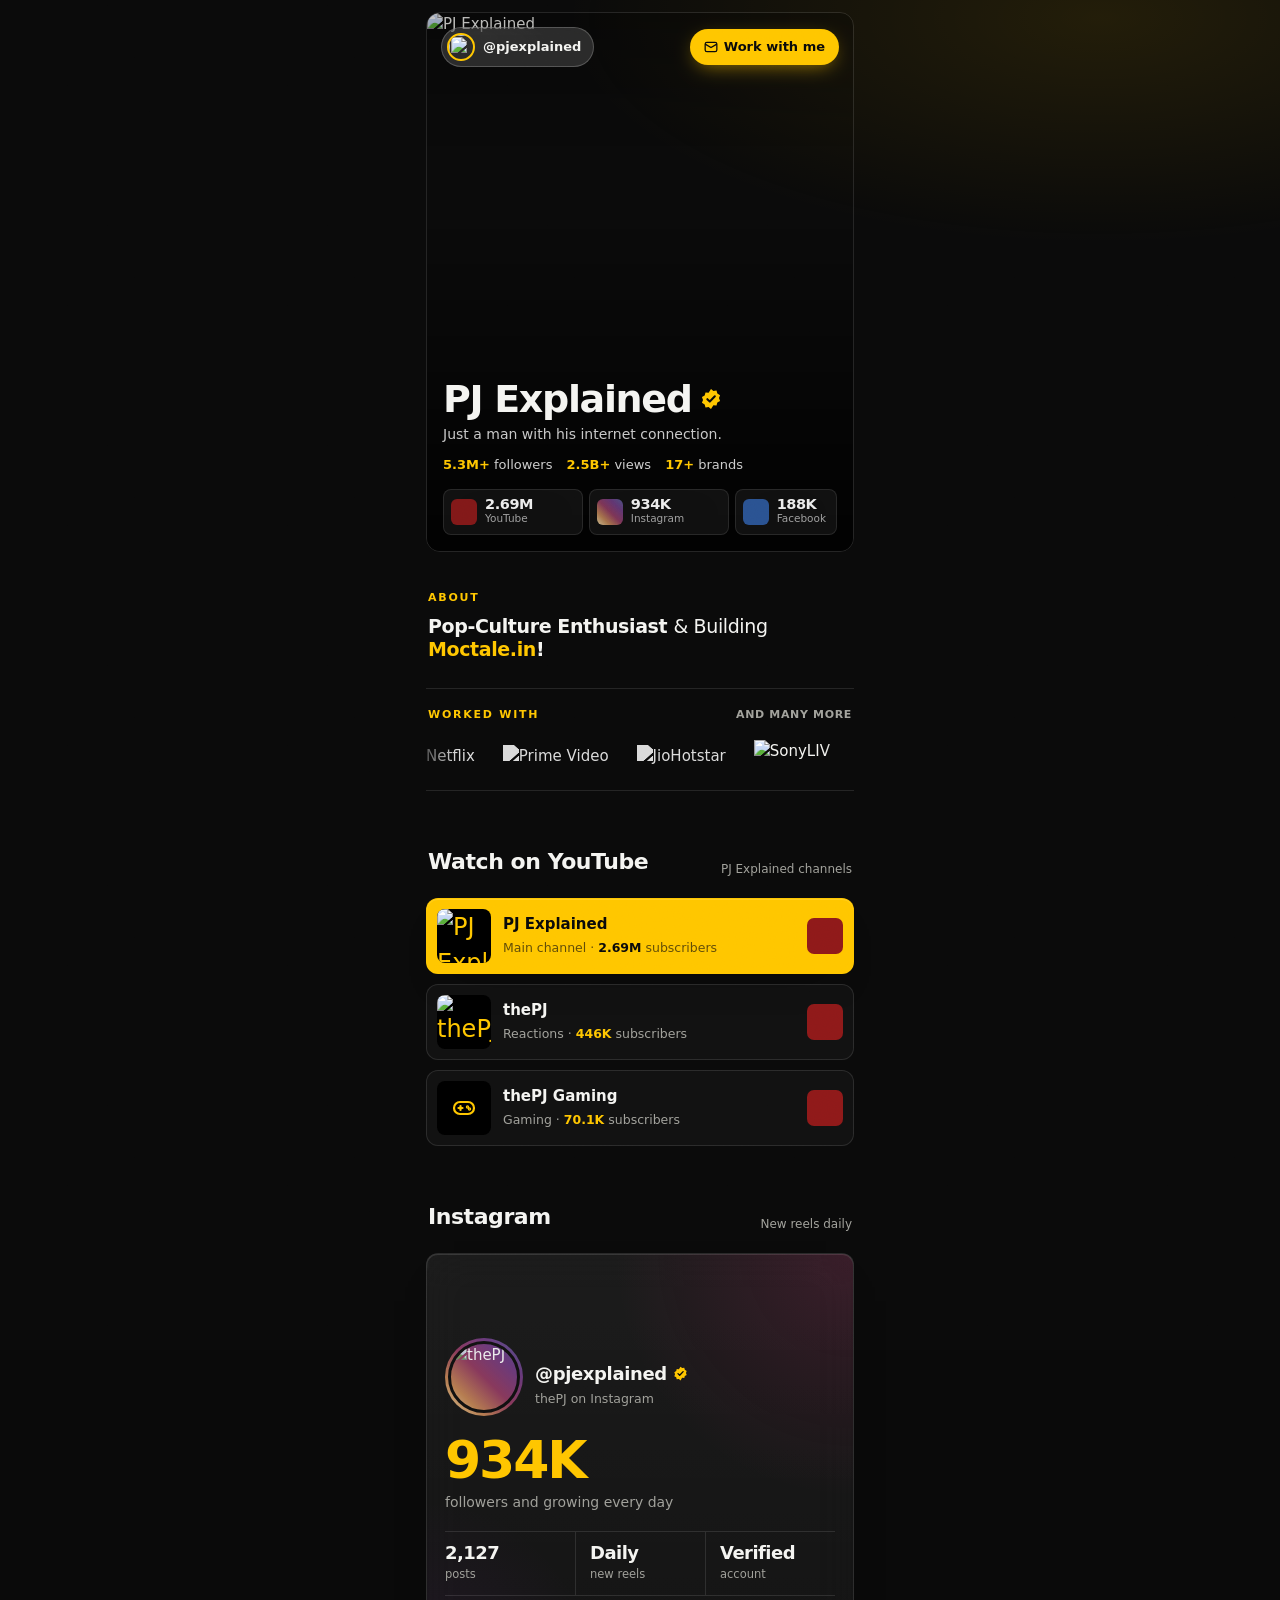
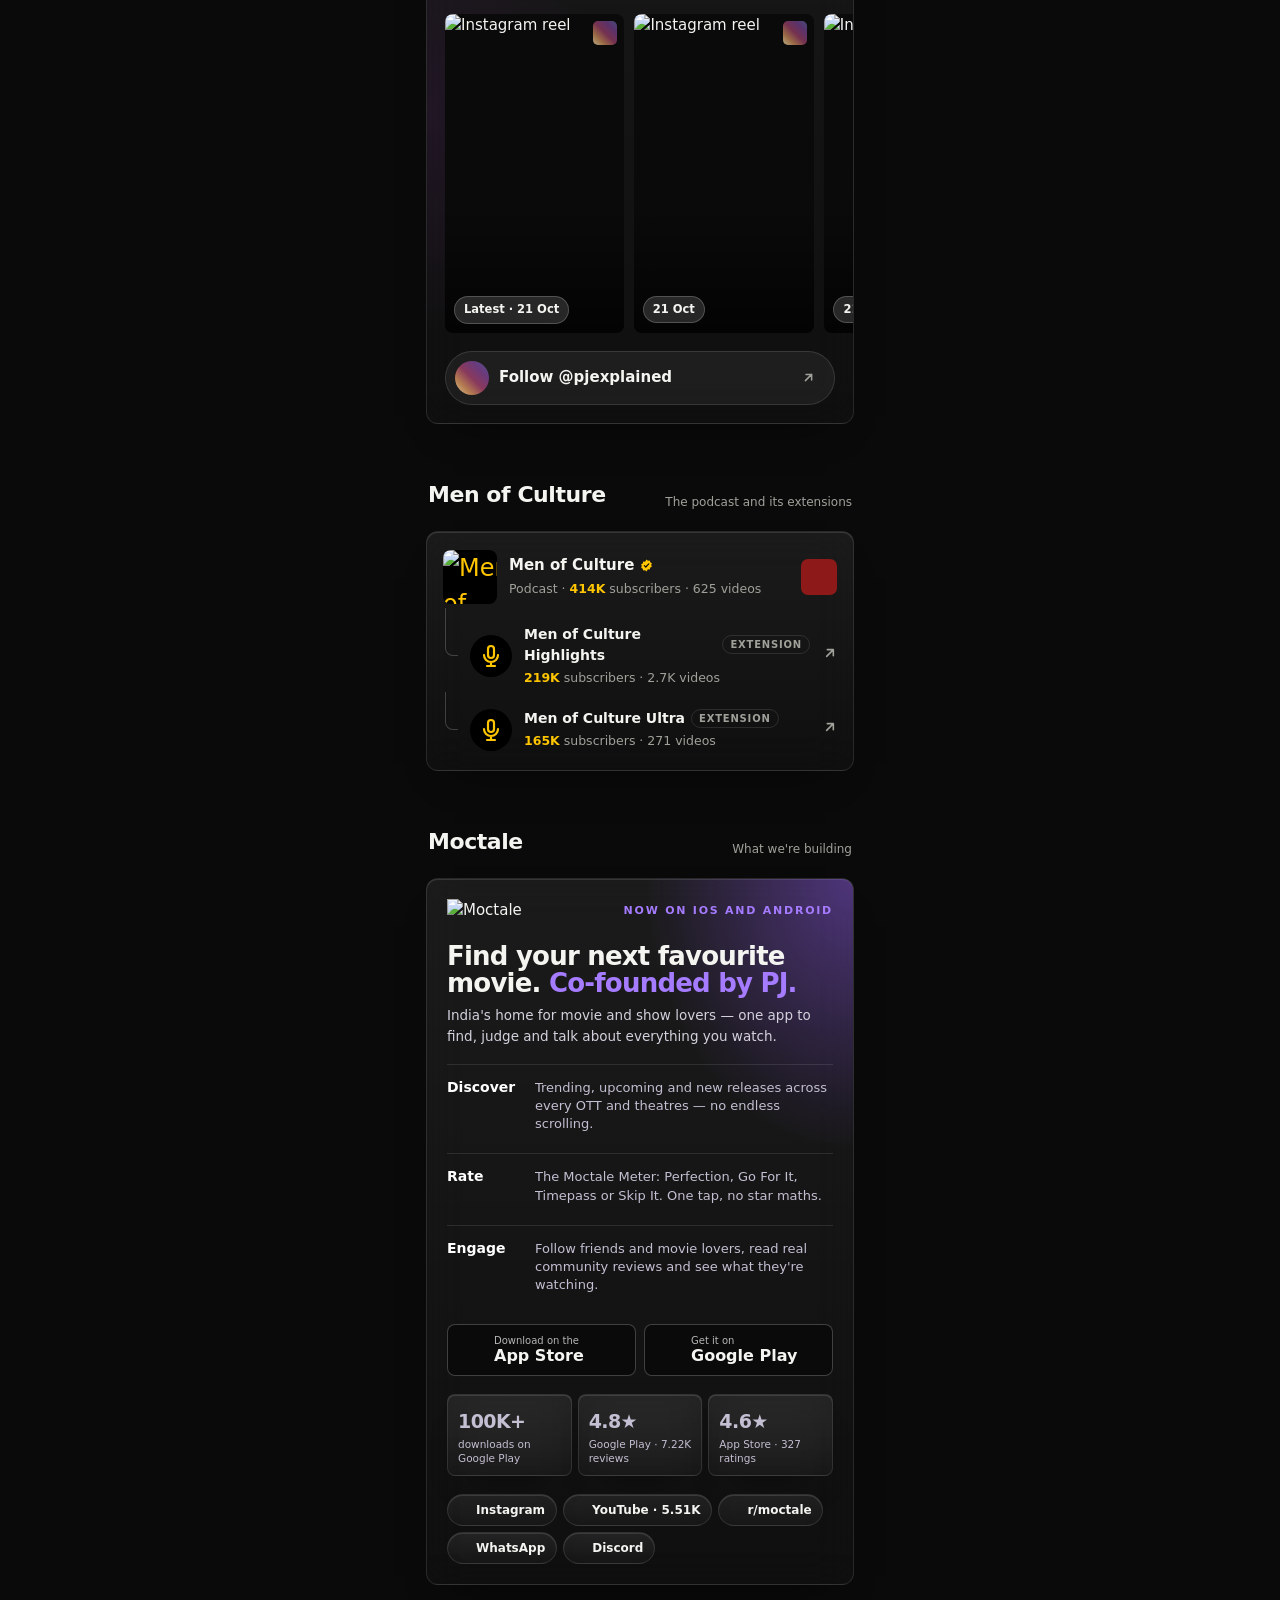
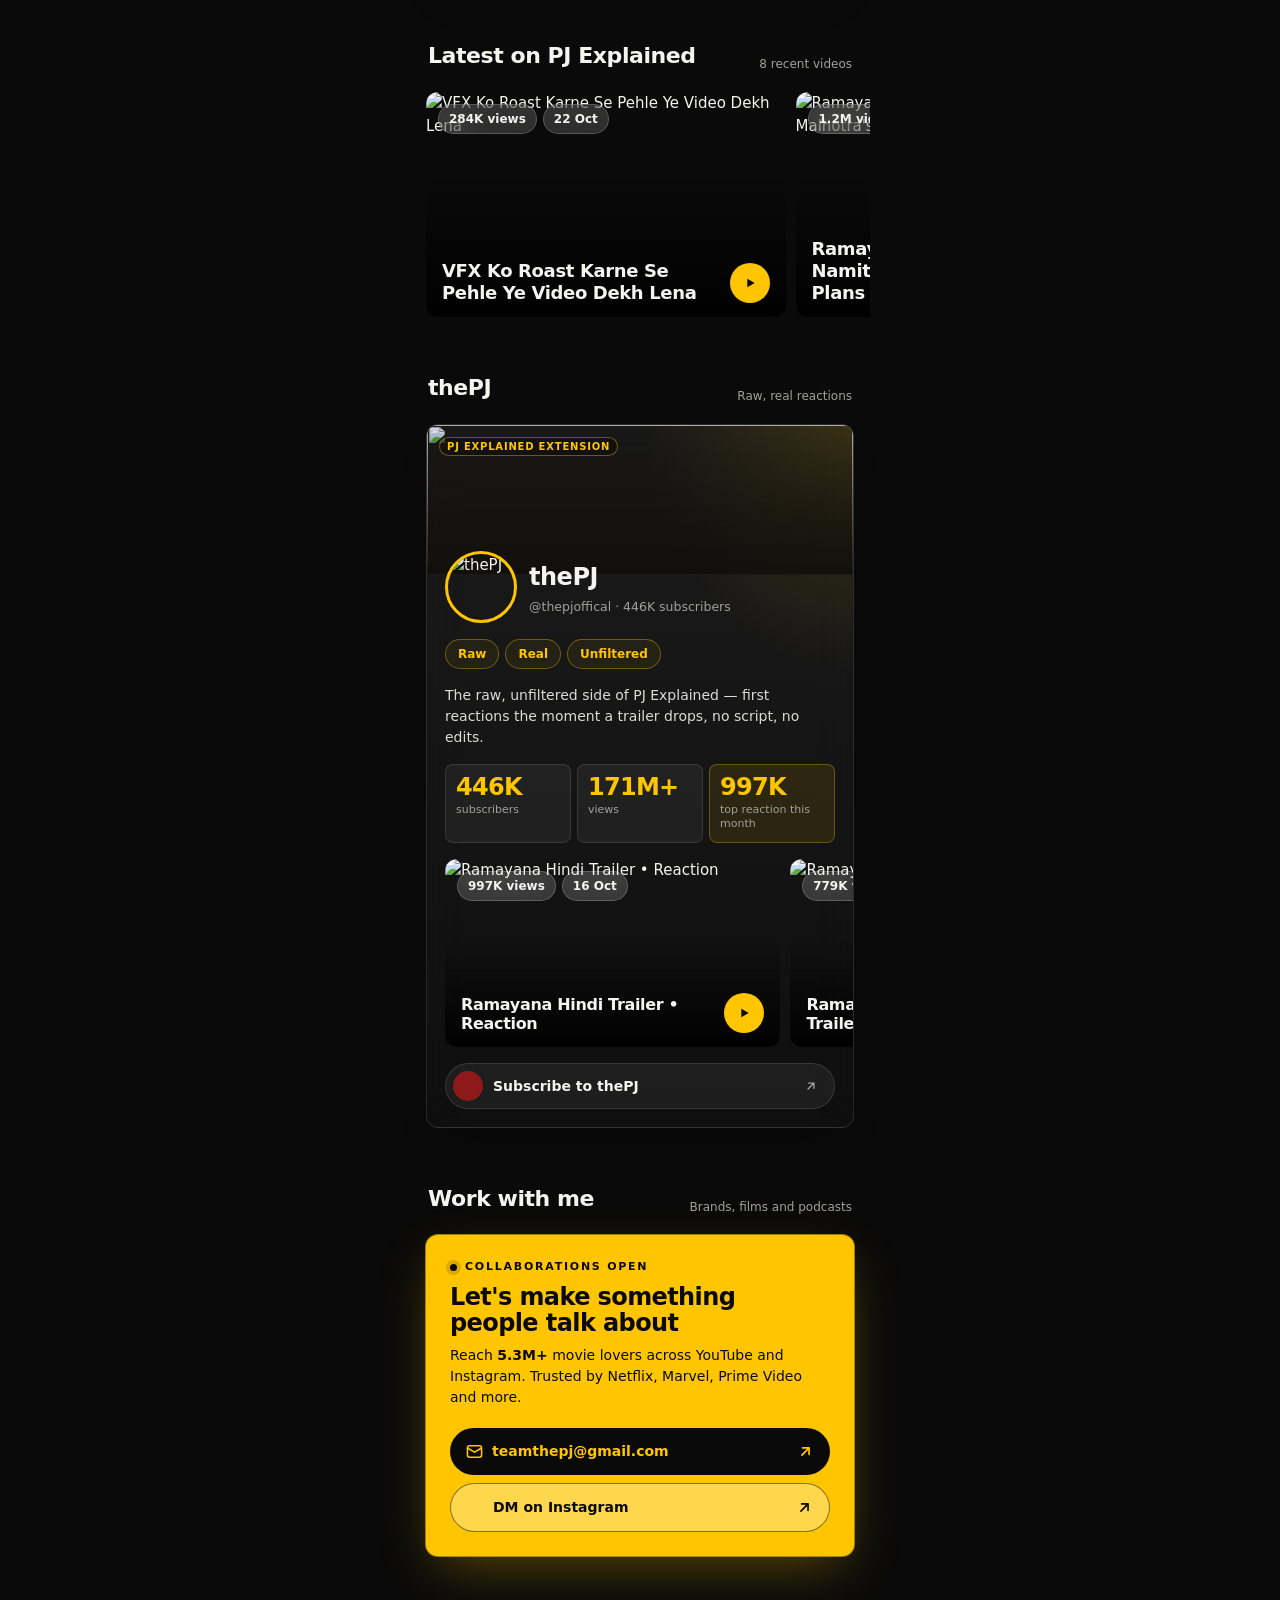
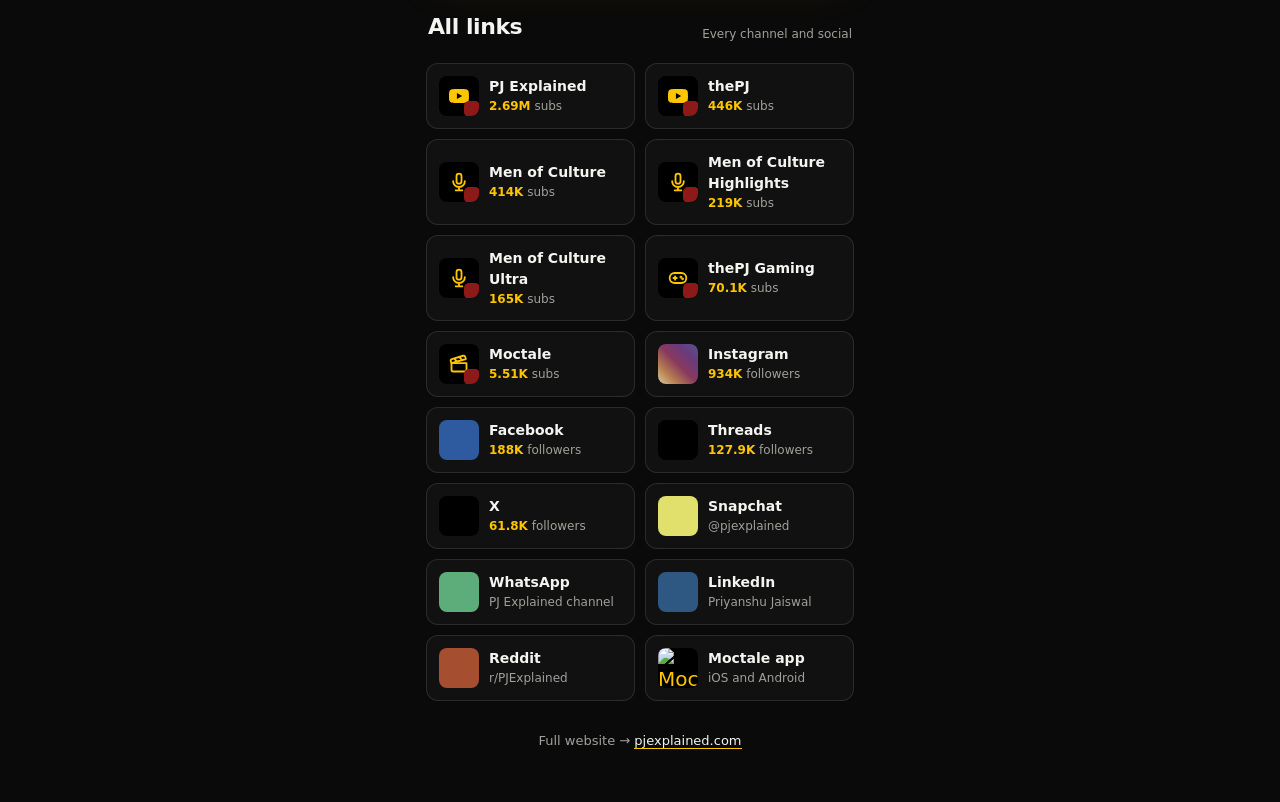
==== links/index.html @ 9e67bf8e "Launch pjexplained.com and /links Home page and Instagram link page, all content in data.js, Trueno " ====
<!doctype html>
<html lang="en">
<head>
<meta charset="utf-8">
<meta name="viewport" content="width=device-width, initial-scale=1, viewport-fit=cover">
<title>PJ Explained · Links</title>
<meta name="description" content="Every PJ Explained channel, social and Moctale in one place.">
<meta name="theme-color" content="#0a0a0a">
<meta name="apple-mobile-web-app-capable" content="yes">
<meta name="apple-mobile-web-app-status-bar-style" content="black-translucent">
<meta property="og:title" content="PJ Explained · Links">
<meta property="og:url" content="https://pjexplained.com/links">
<link rel="icon" href="data:image/svg+xml,<svg xmlns='http://www.w3.org/2000/svg' viewBox='0 0 64 64'><circle cx='32' cy='32' r='32' fill='%23ffc600'/><text x='32' y='42' font-family='Arial Black,Arial' font-weight='900' font-size='26' text-anchor='middle' fill='%230a0a0a'>PJ</text></svg>">
<link rel="preconnect" href="https://fonts.cdnfonts.com" crossorigin>
<link rel="stylesheet" href="../trueno.css">
<script src="../data.js"></script>
<script src="../data-live.js"></script>
<style>
/* Trueno only: 300 light · 400 regular · 600 semibold · 800 extrabold. Sentence case, no italics. */
:root { --y: #ffc600; --bg: #0a0a0a; --muted: #a1a19b; --text: #f4f4f1; --m: #a57bff; --stroke: rgba(255,255,255,.11); --r: 12px; --r-sm: 8px; }
* { box-sizing: border-box; margin: 0; padding: 0; }
body { background: var(--bg); color: var(--text); font-family: "Trueno", system-ui, sans-serif; font-size: 15px; line-height: 1.5; -webkit-font-smoothing: antialiased; overflow-x: hidden; }
a { color: inherit; text-decoration: none; }
img { display: block; width: 100%; height: 100%; object-fit: cover; }
svg { width: 1em; height: 1em; flex: none; }

.ambient { position: fixed; inset: -10%; z-index: -1; pointer-events: none; overflow: hidden; }
.ambient img { position: absolute; width: 80%; height: 50%; filter: blur(80px) saturate(1.3); opacity: .22; animation: drift 28s ease-in-out infinite alternate; }
.ambient img:nth-child(1) { top: 0; left: -10%; }
.ambient img:nth-child(2) { bottom: 0; right: -10%; animation-delay: -14s; }
.ambient::after { content: ""; position: absolute; inset: 0; background: radial-gradient(50% 30% at 80% 10%, rgba(255,198,0,.1), transparent 70%), rgba(10,10,10,.6); }
@keyframes drift { to { transform: translate(6%, 4%) scale(1.1); } }
body::after { content: ""; position: fixed; inset: -50%; z-index: 100; pointer-events: none; opacity: .05; mix-blend-mode: overlay;
  background-image: url("data:image/svg+xml,%3Csvg xmlns='http://www.w3.org/2000/svg' width='220' height='220'%3E%3Cfilter id='n'%3E%3CfeTurbulence type='fractalNoise' baseFrequency='.85' numOctaves='3' stitchTiles='stitch'/%3E%3CfeColorMatrix values='0 0 0 0 1 0 0 0 0 1 0 0 0 0 1 0 0 0 1.2 0'/%3E%3C/filter%3E%3Crect width='100%25' height='100%25' filter='url(%23n)'/%3E%3C/svg%3E");
  animation: grain 1.4s steps(5) infinite; }
@keyframes grain { 0%{transform:translate(0,0)} 25%{transform:translate(-3%,2%)} 50%{transform:translate(2%,-3%)} 75%{transform:translate(3%,3%)} 100%{transform:translate(0,0)} }
@media (prefers-reduced-motion: reduce) { .ambient img, body::after, .track { animation: none; } }

.glass { position: relative; background: linear-gradient(180deg, rgba(255,255,255,.07), rgba(255,255,255,.025)); border: 1px solid var(--stroke); backdrop-filter: blur(22px) saturate(160%); -webkit-backdrop-filter: blur(22px) saturate(160%); box-shadow: inset 0 1px 0 rgba(255,255,255,.12), 0 20px 40px -28px rgba(0,0,0,.8); }
.si { display: block; width: 1em; height: 1em; background: currentColor; -webkit-mask-size: contain; mask-size: contain; -webkit-mask-repeat: no-repeat; mask-repeat: no-repeat; -webkit-mask-position: center; mask-position: center; flex: none; }
.blogo { width: 40px; height: 40px; border-radius: 8px; display: grid; place-items: center; font-size: 20px; color: #fff; flex: none; }
.ig-grad { background: linear-gradient(45deg,#feda75,#fa7e1e 25%,#d62976 50%,#962fbf 75%,#4f5bd5); color: #fff; }
.pill-img { position: relative; isolation: isolate; overflow: hidden; }
.pill-img::before { content: ""; position: absolute; inset: 0; z-index: -1; background: var(--img) center / cover; filter: grayscale(1) contrast(1.2); mix-blend-mode: multiply; opacity: .35; -webkit-mask-image: linear-gradient(90deg, transparent 15%, #000 85%); mask-image: linear-gradient(90deg, transparent 15%, #000 85%); }
.label { font-size: 11px; font-weight: 600; letter-spacing: .16em; text-transform: uppercase; color: var(--y); }
.num { font-weight: 800; letter-spacing: -.03em; line-height: 1; }
.circle { width: 40px; height: 40px; border-radius: 50%; background: var(--y); color: #0a0a0a; display: grid; place-items: center; font-size: 16px; flex: none; }
.chev { color: var(--muted); font-size: 16px; flex: none; }

main { width: 100%; max-width: 460px; margin: 0 auto; padding: max(12px, env(safe-area-inset-top)) 12px 32px; display: grid; grid-template-columns: minmax(0, 1fr); gap: 10px; }
.sec { display: flex; justify-content: space-between; align-items: baseline; padding: 18px 4px 4px; }
.sec h2 { font-size: 20px; font-weight: 800; letter-spacing: -.02em; }
.sec span { color: var(--muted); font-size: 12px; }

/* hero */
.hero { position: relative; overflow: hidden; border-radius: 14px; height: min(66vh, 540px); min-height: 460px; border: 1px solid var(--stroke); }
.hero > img { position: absolute; inset: 0; }
.hero::after { content: ""; position: absolute; inset: 0; background: linear-gradient(180deg, rgba(0,0,0,.25) 0%, rgba(0,0,0,0) 25%, rgba(0,0,0,0) 40%, rgba(0,0,0,.9) 100%); pointer-events: none; }
.hero .over { position: absolute; z-index: 2; }
.hero .top { top: 14px; left: 14px; right: 14px; display: flex; justify-content: space-between; align-items: center; }
.hero .igp { display: flex; align-items: center; gap: 8px; padding: 5px 12px 5px 5px; border-radius: 999px; font-size: 13px; font-weight: 600; background: rgba(255,255,255,.14); border: 1px solid rgba(255,255,255,.2); backdrop-filter: blur(14px); -webkit-backdrop-filter: blur(14px); }
.hero .igp img { width: 28px; height: 28px; border-radius: 50%; border: 2px solid var(--y); }
.hero .info { left: 16px; right: 16px; bottom: 16px; }
.hero h1 { font-size: 38px; line-height: 1; font-weight: 800; letter-spacing: -.035em; display: flex; align-items: center; gap: 8px; }
.hero h1 .tick { color: var(--y); font-size: 22px; display: inline-grid; }
.hero .tag { color: rgba(255,255,255,.78); font-size: 14px; margin-top: 6px; font-weight: 300; }
.hero .reach { display: flex; gap: 14px; margin-top: 10px; font-size: 13px; color: rgba(255,255,255,.8); }
.hero .reach b { color: var(--y); font-weight: 800; }
.hero .stats { display: grid; grid-template-columns: 1fr 1fr auto; gap: 6px; margin-top: 14px; }
.hero .stats a { display: flex; align-items: center; gap: 8px; padding: 7px 10px 7px 7px; border-radius: var(--r-sm); min-width: 0; }
.hero .stats a.glass { background: rgba(255,255,255,.06); box-shadow: none; border-color: rgba(255,255,255,.1); }
.hero .stats .blogo { width: 26px; height: 26px; border-radius: 6px; font-size: 14px; filter: saturate(.5) brightness(.92); opacity: .9; }
.hero .stats .num { display: block; font-size: 14.5px; font-weight: 600; color: rgba(255,255,255,.92); }
.hero .stats small { display: block; font-size: 10.5px; color: rgba(255,255,255,.6); }

/* about + worked with */
.about { border-radius: var(--r); padding: 14px 16px; }
.about p { font-size: 18px; line-height: 1.25; font-weight: 800; letter-spacing: -.02em; margin-top: 4px; }
.about p .soft { font-weight: 300; }
.about p a { color: var(--y); }
.trust { border-radius: var(--r); padding: 12px 0 14px; overflow: hidden; }
.trust .label { padding: 0 16px; display: flex; justify-content: space-between; }
.trust .label span { color: var(--muted); letter-spacing: .06em; }
.marquee { margin-top: 12px; overflow: hidden; -webkit-mask-image: linear-gradient(90deg, transparent, #000 10%, #000 90%, transparent); mask-image: linear-gradient(90deg, transparent, #000 10%, #000 90%, transparent); }
.track { display: flex; align-items: center; gap: 28px; width: max-content; animation: slide 38s linear infinite; }
@keyframes slide { to { transform: translateX(-50%); } }
.track img { width: auto; height: 20px; object-fit: contain; }
.track .tall { height: 30px; }
.track .mono { filter: brightness(0) invert(1); opacity: .85; }
.track .word { font-weight: 800; font-size: 14px; letter-spacing: -.01em; text-transform: uppercase; white-space: nowrap; color: rgba(255,255,255,.85); }

/* channel rows */
.ch { display: flex; align-items: center; gap: 12px; padding: 9px; border-radius: var(--r); }
.ch .av { width: 54px; height: 54px; border-radius: var(--r-sm); overflow: hidden; flex: none; background: #000; display: grid; place-items: center; color: var(--y); font-size: 24px; }
.ch .av > * { grid-area: 1 / 1; }
.ch .txt { flex: 1; min-width: 0; }
.ch b { display: flex; align-items: center; gap: 6px; font-size: 15px; font-weight: 600; }
.ch b svg { color: var(--y); font-size: 13px; }
.ch small { color: var(--muted); font-size: 12.5px; }
.ch small strong { color: var(--y); font-weight: 800; }
.ch .yt { width: 36px; height: 36px; border-radius: 7px; background: #ff0000; color: #fff; display: grid; place-items: center; font-size: 18px; flex: none; }
.ch.main { background: var(--y); color: #0a0a0a; border-color: transparent; }
.ch.main small { color: rgba(10,10,10,.65); }
.ch.main small strong { color: #0a0a0a; }

/* men of culture group */
.group { border-radius: var(--r); padding: 6px; }
.group .ch { border: 0; background: none; box-shadow: none; backdrop-filter: none; -webkit-backdrop-filter: none; }
.group .ext { margin-left: 28px; position: relative; padding: 7px 9px; }
.group .ext::before { content: ""; position: absolute; left: -16px; top: -6px; bottom: 50%; width: 12px; border-left: 1.5px solid rgba(255,255,255,.2); border-bottom: 1.5px solid rgba(255,255,255,.2); border-bottom-left-radius: 8px; }
.group .ext .av { width: 42px; height: 42px; border-radius: 50%; }
.group .ext b { font-size: 14px; }
.group .ext .tagx { font-size: 10px; font-weight: 600; letter-spacing: .08em; text-transform: uppercase; color: var(--muted); border: 1px solid var(--stroke); border-radius: 999px; padding: 1px 7px; }

/* instagram */
.ig { border-radius: var(--r); padding: 14px; display: grid; gap: 12px; }
.ig .who { display: flex; align-items: center; gap: 12px; }
.ig .ring { width: 54px; height: 54px; border-radius: 50%; padding: 3px; flex: none; }
.ig .ring img { border-radius: 50%; border: 2px solid #0a0a0a; }
.ig .who .tx { flex: 1; min-width: 0; }
.ig .who b { display: block; font-size: 16px; font-weight: 600; }
.ig .who small { font-size: 12.5px; color: var(--muted); }
.ig .n { font-size: 28px; text-align: right; color: var(--y); }
.ig .n small { display: block; font-size: 11px; font-weight: 400; letter-spacing: 0; color: var(--muted); margin-top: 3px; }
.ig .reels { display: grid; grid-auto-flow: column; grid-auto-columns: 31%; gap: 8px; overflow-x: auto; scroll-snap-type: x mandatory; scrollbar-width: none; }
.ig .reels::-webkit-scrollbar { display: none; }
.ig .reel { aspect-ratio: 9 / 16; border-radius: var(--r-sm); overflow: hidden; position: relative; scroll-snap-align: start; background: #0a0a0a; }
.ig .reel span { position: absolute; top: 7px; right: 7px; width: 24px; height: 24px; border-radius: 5px; font-size: 13px; }
.ig .follow { display: flex; justify-content: space-between; align-items: center; gap: 10px; border-radius: 999px; padding: 7px 16px 7px 7px; font-weight: 600; font-size: 14px; background: rgba(255,255,255,.06); border: 1px solid rgba(255,255,255,.12); }
.ig .follow > span { display: flex; align-items: center; gap: 10px; }
.ig .follow .blogo { width: 30px; height: 30px; border-radius: 50%; font-size: 15px; }
.ig .follow svg { color: var(--muted); }

/* moctale */
.moc { border-radius: var(--r); padding: 16px; display: grid; gap: 14px; overflow: hidden; }
.moc::before { content: ""; position: absolute; inset: 0; pointer-events: none; background: radial-gradient(70% 55% at 100% 0%, rgba(150,90,255,.42), transparent 70%); }
.moc > * { position: relative; }
.moc .mtop { display: flex; justify-content: space-between; align-items: center; flex-wrap: wrap; gap: 8px 12px; }
.moc .mtop .label { white-space: nowrap; }
.moc .mlogo { height: 26px; width: auto; }
.moc .label { color: var(--m); }
.moc h3 { font-size: 26px; line-height: 1.05; font-weight: 800; letter-spacing: -.03em; }
.moc h3 span { color: var(--m); }
.moc .what { font-size: 13.5px; color: #d4d1dd; }
.feat { display: grid; gap: 8px; }
.feat div { display: grid; grid-template-columns: 78px 1fr; gap: 10px; align-items: baseline; padding: 10px 0; border-top: 1px solid rgba(255,255,255,.1); }
.feat b { font-size: 14px; font-weight: 800; color: #fff; }
.feat span { font-size: 13px; color: #c4bfd2; line-height: 1.4; }
.stores { display: grid; grid-template-columns: 1fr 1fr; gap: 8px; }
.store { display: flex; align-items: center; gap: 10px; padding: 10px 12px; border-radius: var(--r-sm); background: #0a0a0a; border: 1px solid rgba(255,255,255,.22); }
.store .si { font-size: 24px; }
.store small { display: block; font-size: 10px; color: #b5b5b5; line-height: 1.1; }
.store b { display: block; font-size: 16px; font-weight: 600; line-height: 1.2; }
.mstats { display: grid; grid-template-columns: repeat(3, 1fr); gap: 6px; }
.mstats div { border-radius: var(--r-sm); padding: 10px; }
.mstats .num { display: block; font-size: 19px; }
.mstats span { display: block; margin-top: 4px; font-size: 10.5px; color: #c4bfd2; line-height: 1.3; }
.mlinks { display: flex; flex-wrap: wrap; gap: 6px; }
.mlinks a { display: flex; align-items: center; gap: 6px; padding: 6px 11px 6px 8px; border-radius: 999px; font-size: 12px; font-weight: 600; }
.mlinks .si { font-size: 14px; }

/* latest */
.slider { display: grid; grid-auto-flow: column; grid-auto-columns: 84%; gap: 10px; overflow-x: auto; scroll-snap-type: x mandatory; scrollbar-width: none; margin: 0 -12px; padding: 0 12px; scroll-padding: 0 12px; }
.slider::-webkit-scrollbar { display: none; }
.slider .vid { scroll-snap-align: start; }
.tpj .slider { margin: 0 -14px; padding: 0 14px; scroll-padding: 0 14px; grid-auto-columns: 80%; }
.tpj .slider .vid { aspect-ratio: 16 / 9; }
.tpj .slider .vid h3 { font-size: 15px; }
.tpj { border-radius: var(--r); padding: 14px; display: grid; gap: 12px; overflow: hidden; }
.tpj::before { content: ""; position: absolute; inset: 0; pointer-events: none; background: radial-gradient(70% 50% at 100% 0%, rgba(255,198,0,.16), transparent 70%); }
.tpj > * { position: relative; }
.tpj-head { display: flex; align-items: center; gap: 12px; }
.tpj-head .av { width: 50px; height: 50px; border-radius: 50%; overflow: hidden; flex: none; border: 2px solid var(--y); }
.tpj-head b { display: flex; align-items: center; gap: 8px; flex-wrap: wrap; font-size: 17px; font-weight: 800; letter-spacing: -.02em; }
.tpj-head small { color: var(--muted); font-size: 12.5px; }
.tagx { font-size: 10px; font-weight: 600; letter-spacing: .08em; text-transform: uppercase; color: var(--muted); border: 1px solid var(--stroke); border-radius: 999px; padding: 1px 7px; }
.tpj-blurb { font-size: 14px; font-weight: 300; color: #dcdcd6; }
.tpj-stats { display: grid; grid-template-columns: repeat(3, 1fr); gap: 6px; }
.tpj-stats div { padding: 10px; border-radius: var(--r-sm); background: rgba(255,255,255,.05); border: 1px solid var(--stroke); }
.tpj-stats .num { display: block; font-size: 20px; color: var(--y); }
.tpj-stats span:last-child { display: block; margin-top: 4px; font-size: 11px; color: var(--muted); line-height: 1.3; }
.tpj-sub { display: flex; justify-content: space-between; align-items: center; padding: 7px 16px 7px 7px; border-radius: 999px; background: rgba(255,255,255,.06); border: 1px solid rgba(255,255,255,.12); color: var(--text); font-weight: 600; font-size: 14px; }
.tpj-sub > span { display: flex; align-items: center; gap: 10px; }
.tpj-sub .blogo { width: 30px; height: 30px; border-radius: 50%; font-size: 15px; background: #ff0000; }
.tpj-sub svg { color: var(--muted); }
.vid { position: relative; overflow: hidden; display: block; aspect-ratio: 16 / 10; border-radius: var(--r); }
.vid::after { content: ""; position: absolute; inset: 0; background: linear-gradient(180deg, rgba(0,0,0,0) 40%, rgba(0,0,0,.88) 100%); }
.vid .over { position: absolute; z-index: 2; }
.vid .top { top: 12px; left: 12px; display: flex; gap: 6px; }
.vid .top span { padding: 5px 10px; border-radius: 999px; font-size: 12px; font-weight: 600; background: rgba(255,255,255,.14); border: 1px solid rgba(255,255,255,.2); backdrop-filter: blur(14px); -webkit-backdrop-filter: blur(14px); }
.vid .info { left: 16px; right: 16px; bottom: 14px; display: flex; align-items: flex-end; justify-content: space-between; gap: 12px; }
.vid h3 { font-size: 18px; line-height: 1.2; font-weight: 800; letter-spacing: -.02em; }

/* socials */
.grid { display: grid; grid-template-columns: repeat(2, minmax(0, 1fr)); gap: 8px; }
.soc { border-radius: var(--r); padding: 10px; display: flex; align-items: center; gap: 10px; min-width: 0; }
.soc .tx { min-width: 0; }
.soc b { display: block; font-size: 14px; font-weight: 600; }
.soc small { color: var(--muted); font-size: 12px; display: block; white-space: nowrap; overflow: hidden; text-overflow: ellipsis; }
.soc small strong { color: var(--y); font-weight: 800; }

.collab { border-radius: var(--r); padding: 20px; background: var(--y); color: #0a0a0a; box-shadow: 0 0 0 1px rgba(255,198,0,.6), 0 18px 50px -12px rgba(255,198,0,.35); }
.collab::before { opacity: .45; }
.collab .label { color: #0a0a0a; display: flex; align-items: center; gap: 8px; }
.collab .label::before { content: ""; width: 7px; height: 7px; border-radius: 50%; background: #0a0a0a; box-shadow: 0 0 0 4px rgba(10,10,10,.15); }
.collab b { display: block; font-size: 24px; font-weight: 800; letter-spacing: -.025em; line-height: 1.1; margin-top: 8px; }
.collab .sub { font-size: 14px; margin-top: 8px; max-width: 360px; }
.collab .sub strong { font-weight: 800; }
.cbtns { display: grid; gap: 8px; margin-top: 16px; }
.cbtns a { display: flex; align-items: center; justify-content: space-between; gap: 10px; padding: 13px 16px; border-radius: 999px; font-size: 14px; font-weight: 600; }
.cbtns a span { display: flex; align-items: center; gap: 9px; min-width: 0; overflow: hidden; text-overflow: ellipsis; }
.cbtns a .si, .cbtns a svg { font-size: 17px; }
.cbtns .primary { background: #0a0a0a; color: var(--y); }
.cbtns .secondary { border: 1px solid rgba(10,10,10,.5); background: rgba(255,255,255,.3); }
#work { scroll-margin-top: 12px; }
.hero .workbtn { display: flex; align-items: center; gap: 6px; padding: 8px 14px; border-radius: 999px; font-size: 13px; font-weight: 600; background: var(--y); color: #0a0a0a; box-shadow: 0 6px 20px -6px rgba(255,198,0,.6); }
.hero .workbtn svg { font-size: 14px; }
.soc .av { width: 40px; height: 40px; border-radius: 8px; overflow: hidden; flex: none; position: relative; background: #000; display: grid; place-items: center; color: var(--y); font-size: 20px; }
.soc .av > * { grid-area: 1 / 1; }
.soc .av .yb { position: absolute; right: -1px; bottom: -1px; width: 16px; height: 16px; border-radius: 5px; background: #ff0000; color: #fff; display: grid; place-items: center; font-size: 9px; }
html { scroll-behavior: smooth; }
/* brand colours, toned down so they sit quietly in the dark glass */
.blogo, .ch .yt, .soc .av .yb, .ig .ring { filter: saturate(.5) brightness(.92); }
.ig .reel span { opacity: .85; }

/* instagram, bigger */
.ig { padding: 0 14px 14px; gap: 14px; overflow: hidden; }
.ig::before { content: ""; position: absolute; inset: 0; pointer-events: none; background: radial-gradient(80% 45% at 100% 0%, rgba(214,41,118,.16), transparent 70%), radial-gradient(60% 40% at 0% 60%, rgba(150,47,191,.1), transparent 70%); }
.ig > * { position: relative; }
.ig-banner { height: 110px; margin: 0 -14px; overflow: hidden; -webkit-mask-image: linear-gradient(180deg, #000 30%, transparent 100%); mask-image: linear-gradient(180deg, #000 30%, transparent 100%); }
.ig-banner img { filter: blur(2px) saturate(.6) brightness(.6); transform: scale(1.1); object-position: 50% 30%; }
.ig .who { margin-top: -44px; align-items: flex-end; }
.ig .ring { width: 78px; height: 78px; padding: 3px; }
.ig .ring img { border: 3px solid #121212; }
.ig .who b { display: flex; align-items: center; gap: 6px; font-size: 18px; font-weight: 800; letter-spacing: -.02em; }
.ig .who .tick { color: var(--y); font-size: 15px; display: inline-grid; }
.ig .who .tx { padding-bottom: 6px; }
.ig-big .num { display: block; font-size: 52px; color: var(--y); letter-spacing: -.04em; }
.ig-big span:last-child { display: block; margin-top: 6px; font-size: 14px; color: var(--muted); font-weight: 300; }
.ig-stats { display: grid; grid-template-columns: repeat(3, 1fr); border-top: 1px solid var(--stroke); border-bottom: 1px solid var(--stroke); }
.ig-stats div { padding: 12px 0; }
.ig-stats div + div { padding-left: 14px; border-left: 1px solid var(--stroke); }
.ig-stats .num { display: block; font-size: 18px; }
.ig-stats span:last-child { display: block; margin-top: 4px; font-size: 11.5px; color: var(--muted); }
.ig .reels { grid-auto-columns: 46%; gap: 10px; margin: 0 -14px; padding: 0 14px; scroll-padding: 0 14px; }
.ig .reel { border-radius: 8px; }
.ig .reel::after { content: ""; position: absolute; inset: 0; background: linear-gradient(180deg, rgba(0,0,0,0) 60%, rgba(0,0,0,.7)); }
.ig .reel em { position: absolute; z-index: 2; left: 9px; bottom: 9px; font-style: normal; font-size: 11.5px; font-weight: 600; padding: 4px 9px; border-radius: 999px; background: rgba(255,255,255,.14); border: 1px solid rgba(255,255,255,.2); backdrop-filter: blur(12px); -webkit-backdrop-filter: blur(12px); }
.ig .reel span { z-index: 2; }
.ig .follow { padding: 9px 18px 9px 9px; font-size: 15px; }
.ig .follow .blogo { width: 34px; height: 34px; font-size: 17px; }

/* thePJ, stronger */
.tpj { padding: 0 14px 14px; }
.tpj-banner { position: relative; height: 150px; margin: 0 -14px; overflow: hidden; }
.tpj-banner img { object-position: 50% 30%; }
.tpj-banner::after { content: ""; position: absolute; inset: 0; background: linear-gradient(180deg, rgba(10,10,10,.1) 0%, rgba(18,16,12,.95) 100%); }
.tpj-banner .tagx { position: absolute; z-index: 2; top: 12px; left: 12px; background: rgba(10,10,10,.55); border-color: rgba(255,198,0,.4); color: var(--y); backdrop-filter: blur(10px); -webkit-backdrop-filter: blur(10px); }
.tpj-head { margin-top: -40px; align-items: flex-end; }
.tpj-head .av { width: 72px; height: 72px; border-width: 3px; }
.tpj-head > div { padding-bottom: 6px; }
.tpj-head b { font-size: 24px; }
.tpj-words { display: flex; gap: 6px; }
.tpj-words span { font-size: 12px; font-weight: 600; padding: 5px 12px; border-radius: 999px; border: 1px solid rgba(255,198,0,.35); color: var(--y); background: rgba(255,198,0,.06); }
.tpj-stats .num { font-size: 24px; }
.tpj-stats div:last-child { background: rgba(255,198,0,.1); border-color: rgba(255,198,0,.3); }
.tpj .slider { grid-auto-columns: 86%; }
.tpj .slider .vid h3 { font-size: 16px; }

/* ---------- clean pass: more air, fewer boxes ---------- */
main { gap: 14px; padding-left: 16px; padding-right: 16px; padding-bottom: 48px; }
.slider, .ig .reels { margin: 0 -16px; padding: 0 16px; scroll-padding: 0 16px; }
body::after { opacity: .035; }
.ambient img { opacity: .15; }
.sec { padding: 40px 2px 6px; gap: 14px; align-items: flex-end; }
.sec h2 { font-size: 22px; white-space: nowrap; }
.sec span { text-align: right; line-height: 1.35; }

/* about + worked with: hairlines instead of boxes */
.about, .trust { background: none; border: 0; box-shadow: none; backdrop-filter: none; -webkit-backdrop-filter: none; border-radius: 0; }
.about { padding: 24px 2px 4px; }
.about p { font-size: 19px; margin-top: 8px; }
.trust { padding: 18px 0 20px; border-top: 1px solid var(--stroke); border-bottom: 1px solid var(--stroke); margin-top: 8px; }
.trust .label { padding: 0 2px; }
.marquee { margin-top: 16px; margin-left: -16px; margin-right: -16px; }

/* channel rows: quiet list, main channel stays highlighted */
[data-yt] { gap: 10px !important; }
.ch { padding: 10px; }
.ch.glass:not(.main) { background: rgba(255,255,255,.03); box-shadow: none; backdrop-filter: none; -webkit-backdrop-filter: none; }
.group { padding: 8px 6px; }
.group .ext { padding: 10px 9px; }

/* cards: roomier insides */
.ig { padding: 0 18px 18px; gap: 18px; }
.ig-banner { margin: 0 -18px; }
.ig .reels { margin: 0 -18px; padding: 0 18px; scroll-padding: 0 18px; }
.moc { padding: 20px; gap: 18px; }
.feat div { padding: 12px 0; }
.tpj { padding: 0 18px 18px; gap: 16px; }
.tpj-banner { margin: 0 -18px; }
.tpj .slider { margin: 0 -18px; padding: 0 18px; scroll-padding: 0 18px; }
.collab { padding: 24px; }
.cbtns { margin-top: 20px; }

/* all links: lighter tiles, more gap */
.grid { gap: 10px; }
.soc.glass { background: rgba(255,255,255,.03); box-shadow: none; backdrop-filter: none; -webkit-backdrop-filter: none; padding: 12px; }
.site { padding-top: 32px; }
.site { text-align: center; color: var(--muted); font-size: 13px; padding: 16px 0 4px; }
.site a { color: var(--text); border-bottom: 1px solid var(--y); }
</style>
</head>
<body>
<div class="ambient" data-ambient></div>
<main>
  <div class="hero">
    <img data-photo alt="PJ Explained">
    <div class="over top"><a class="igp" data-ig-pill target="_blank" rel="noopener"></a><a class="workbtn pill-img" href="#work" data-work-top>Work with me</a></div>
    <div class="over info">
      <h1>PJ Explained <span class="tick" data-check></span></h1>
      <div class="tag" data-tagline></div>
      <div class="reach" data-reach></div>
      <div class="stats" data-stats></div>
    </div>
  </div>

  <div class="about glass"><div class="label">About</div><p>Pop-Culture Enthusiast <span class="soft">&amp; Building</span> <a href="#moctale">Moctale.in</a>!</p></div>

  <div class="trust glass"><div class="label">Worked with <span>and many more</span></div><div class="marquee"><div class="track" data-brands></div></div></div>

  <div class="sec"><h2>Watch on YouTube</h2><span>PJ Explained channels</span></div>
  <div data-yt style="display:grid;gap:8px"></div>

  <div class="sec"><h2>Instagram</h2><span>New reels daily</span></div>
  <div class="ig glass" data-ig></div>

  <div class="sec"><h2>Men of Culture</h2><span>The podcast and its extensions</span></div>
  <div class="group glass" data-moc-group></div>

  <div class="sec" id="moctale"><h2>Moctale</h2><span>What we're building</span></div>
  <div class="moc glass" data-moc></div>

  <div class="sec"><h2>Latest on PJ Explained</h2><span data-when></span></div>
  <div class="slider" data-latest></div>

  <div class="sec"><h2>thePJ</h2><span>Raw, real reactions</span></div>
  <div class="tpj glass" data-thepj></div>

  <div class="sec" id="work"><h2>Work with me</h2><span>Brands, films and podcasts</span></div>
  <div class="collab pill-img" data-collab>
    <div class="label">Collaborations open</div>
    <b>Let's make something people talk about</b>
    <p class="sub">Reach <strong data-reach-n></strong> movie lovers across YouTube and Instagram. Trusted by Netflix, Marvel, Prime Video and more.</p>
    <div class="cbtns" data-cbtns></div>
  </div>

  <div class="sec"><h2>All links</h2><span>Every channel and social</span></div>
  <div class="grid" data-socials></div>

  <p class="site">Full website → <a href="../">pjexplained.com</a></p>
</main>

<script>
const $ = s => document.querySelector(s);
const YT = PJ.youtube, IG = PJ.instagram, M = PJ.moctale;
const social = n => PJ.socials.find(s => s.logo === n);
const img = (src, alt, extra = "") => `<img src="${esc(src)}" alt="${esc(alt)}" loading="lazy" ${extra}>`;
const vthumb = v => img(thumb(v.id), v.title, `onerror="${thumbFallback}"`);
const blank = `target="_blank" rel="noopener"`;
const tile = s => `<span class="blogo" style="background:${s.bg};color:${s.fg || "#fff"}">${logoMask(s.logo)}</span>`;
const photo = /^https?:/.test(PJ.photo) ? PJ.photo : "../" + PJ.photo;
const av = c => `<span class="av">${ICON[c.icon]}${img(c.avatar, c.name, `onerror="this.remove()"`)}</span>`;
const fb = social("facebook");

// hero
$("[data-ambient]").innerHTML = img(photo, "") + img(PJ.reels[2].img, "");
$("[data-photo]").src = photo;
$("[data-photo]").style.objectPosition = PJ.photoPos || "50% 50%";
$("[data-ig-pill]").href = IG.url;
$("[data-ig-pill]").innerHTML = `${img(IG.avatar, "")}${esc(IG.handle)}`;
$("[data-work-top]").insertAdjacentHTML("afterbegin", ICON.mail);
$("[data-work-top]").style.setProperty("--img", `url("${thumb(PJ.channels[1].cover)}")`);
$("[data-tagline]").textContent = PJ.tagline;
$("[data-check]").innerHTML = ICON.check;
$("[data-reach]").innerHTML = `<span><b>${esc(PJ.totals[2].value)}</b> followers</span><span><b>${esc(PJ.totals[3].value)}</b> views</span><span><b>17+</b> brands</span>`;
$("[data-stats]").innerHTML = `
  <a class="glass" href="${esc(YT.url)}" ${blank}>${tile({ logo: "youtube", bg: "#ff0000" })}<span><span class="num">${esc(YT.subs)}</span><small>YouTube</small></span></a>
  <a class="glass" href="${esc(IG.url)}" ${blank}>${tile(social("instagram"))}<span><span class="num">${esc(IG.followers)}</span><small>Instagram</small></span></a>
  <a class="glass fb" href="${esc(fb.url)}" ${blank} aria-label="Facebook">${tile(fb)}<span><span class="num">${esc(fb.count)}</span><small>Facebook</small></span></a>`;

// brands strip
const brandItem = b => b.logo ? `<img src="${esc(b.logo)}" alt="${esc(b.name)}" class="${b.mono ? "mono" : ""} ${b.size === "tall" ? "tall" : ""}">` : `<span class="word">${esc(b.name)}</span>`;
$("[data-brands]").innerHTML = [...PJ.brands, ...PJ.brands].map(brandItem).join("");

// youtube: PJ family
$("[data-yt]").innerHTML = PJ.channels.filter(c => c.group === "pj").map((c, i) => `
  <a class="ch glass${i === 0 ? " main" : ""}" href="${esc(c.url)}" ${blank}>
    ${c.cover ? `<span class="av">${img(thumb(c.cover), c.name, `style="object-position:${esc(c.coverPos || "50% 50%")}" onerror="${thumbFallback}"`)}</span>` : av(c)}
    <span class="txt"><b>${esc(c.name)}</b><small>${esc(c.tag)} · <strong>${esc(c.subs)}</strong> subscribers</small></span>
    <span class="yt">${logoMask("youtube")}</span>
  </a>`).join("");

// men of culture + its extension channels
$("[data-moc-group]").innerHTML = PJ.channels.filter(c => c.group === "moc").map(c => `
  <a class="ch${c.ext ? " ext" : ""}" href="${esc(c.url)}" ${blank}>
    ${c.ext ? av(c) : `<span class="av">${img(thumb(c.cover), c.name, `style="object-position:${esc(c.coverPos || "50% 50%")}" onerror="${thumbFallback}"`)}</span>`}
    <span class="txt"><b>${esc(c.name)}${c.verified ? ICON.check : ""}${c.ext ? `<span class="tagx">Extension</span>` : ""}</b><small>${c.ext ? "" : "Podcast · "}<strong>${esc(c.subs)}</strong> subscribers · ${esc(c.videos)} videos</small></span>
    ${c.ext ? `<span class="chev">${ICON.arrow}</span>` : `<span class="yt">${logoMask("youtube")}</span>`}
  </a>`).join("");

// instagram
$("[data-ig]").innerHTML = `
  <div class="ig-banner">${img(PJ.reels[1].img, "")}</div>
  <div class="who">
    <span class="ring ig-grad">${img(IG.avatar, IG.name)}</span>
    <div class="tx"><b>${esc(IG.handle)} <span class="tick">${ICON.check}</span></b><small>${esc(IG.name)} on Instagram</small></div>
  </div>
  <div class="ig-big"><span class="num">${esc(IG.followers)}</span><span>followers and growing every day</span></div>
  <div class="ig-stats">
    <div><span class="num">${esc(IG.posts)}</span><span>posts</span></div>
    <div><span class="num">${esc(IG.rhythm)}</span><span>new reels</span></div>
    <div><span class="num">Verified</span><span>account</span></div>
  </div>
  <div class="reels">${PJ.reels.slice(0, 8).map((r, i) => `<a class="reel" href="${esc(r.url)}" ${blank}>${img(r.img, "Instagram reel")}<span class="blogo ig-grad">${logoMask("instagram")}</span><em>${i === 0 ? "Latest · " : ""}${esc(ago(r.date))}</em></a>`).join("")}</div>
  <a class="follow" href="${esc(IG.url)}" ${blank}><span><span class="blogo ig-grad">${logoMask("instagram")}</span>Follow ${esc(IG.handle)}</span>${ICON.arrow}</a>`;

// moctale
const mocYT = PJ.channels.find(c => c.group === "moctale");
$("[data-moc]").innerHTML = `
  <div class="mtop"><img class="mlogo" src="${esc(M.logo)}" alt="Moctale"><span class="label">Now on iOS and Android</span></div>
  <div><h3>${esc(M.tagline)} <span>Co-founded by PJ.</span></h3><p class="what" style="margin-top:8px">India's home for movie and show lovers — one app to find, judge and talk about everything you watch.</p></div>
  <div class="feat">${M.features.map(x => `<div><b>${esc(x.title)}</b><span>${esc(x.text)}</span></div>`).join("")}</div>
  <div class="stores">
    <a class="store" href="${esc(M.ios)}" ${blank}>${logoMask("apple")}<span><small>Download on the</small><b>App Store</b></span></a>
    <a class="store" href="${esc(M.android)}" ${blank}>${logoMask("googleplay")}<span><small>Get it on</small><b>Google Play</b></span></a>
  </div>
  <div class="mstats">${M.stats.slice(0, 3).map(s => `<div class="glass"><span class="num">${esc(s.value)}</span><span>${esc(s.label)}</span></div>`).join("")}</div>
  <div class="mlinks">${M.links.filter(l => l.logo).map(l => `<a class="glass" href="${esc(l.url)}" ${blank}>${logoMask(l.logo)}${esc(l.name)}${l.logo === "youtube" && mocYT ? ` · ${esc(mocYT.subs)}` : ""}</a>`).join("")}</div>`;

// video sliders: PJ Explained, then thePJ
const slide = v => `
  <a class="vid" href="${watch(v.id)}" ${blank}>${vthumb(v)}
    <div class="over top"><span>${esc(v.views)} views</span><span>${esc(ago(v.date))}</span></div>
    <div class="over info"><h3>${esc(v.title)}</h3><span class="circle">${ICON.play}</span></div>
  </a>`;
$("[data-when]").textContent = `${PJ.pjVideos.length} recent videos`;
$("[data-latest]").innerHTML = PJ.pjVideos.map(slide).join("");
const T = PJ.thepj, tpj = PJ.channels.find(c => c.handle === T.handle);
$("[data-thepj]").innerHTML = `
  <div class="tpj-banner">${img(thumb(T.videos[0].id), "", `onerror="${thumbFallback}"`)}<span class="tagx">PJ Explained extension</span></div>
  <div class="tpj-head">
    <span class="av">${img(thumb(tpj.cover), T.name, `style="object-position:${esc(tpj.coverPos || "50% 50%")}" onerror="${thumbFallback}"`)}</span>
    <div><b>${esc(T.name)}</b><small>${esc(T.handle)} · ${esc(T.stats[0].value)} subscribers</small></div>
  </div>
  <div class="tpj-words"><span>Raw</span><span>Real</span><span>Unfiltered</span></div>
  <p class="tpj-blurb">${esc(T.blurb)}</p>
  <div class="tpj-stats">${T.stats.map(s => `<div><span class="num">${esc(s.value)}</span><span>${esc(s.label)}</span></div>`).join("")}</div>
  <div class="slider">${T.videos.map(slide).join("")}</div>
  <a class="tpj-sub" href="${esc(T.url)}" ${blank}><span><span class="blogo">${logoMask("youtube")}</span>Subscribe to thePJ</span>${ICON.arrow}</a>`;

// all links: every YouTube channel, every social, and Moctale
const linkCard = (icon, name, sub, url) => `<a class="soc glass" href="${esc(url)}" ${blank}>${icon}<span class="tx"><b>${esc(name)}</b><small>${sub}</small></span></a>`;
$("[data-socials]").innerHTML = [
  ...PJ.channels.map(c => linkCard(
    `<span class="av">${ICON[c.icon]}${img(c.avatar, c.name, `onerror="this.remove()"`)}<span class="yb">${logoMask("youtube")}</span></span>`,
    c.name, `<strong>${esc(c.subs)}</strong> subs`, c.url)),
  ...PJ.socials.map(s => linkCard(tile(s), s.name, s.count ? `<strong>${esc(s.count)}</strong> ${esc(s.unit)}` : esc(s.handle), s.url)),
  linkCard(`<span class="av">${img(M.icon, "Moctale")}</span>`, "Moctale app", "iOS and Android", "https://www.moctale.in")
].join("");

// work with me
$("[data-collab]").style.setProperty("--img", `url("${thumb(PJ.channels[1].cover)}")`);
$("[data-reach-n]").textContent = PJ.totals[2].value;
$("[data-cbtns]").innerHTML = (PJ.email ? `<a class="primary" href="mailto:${esc(PJ.email)}"><span>${ICON.mail}${esc(PJ.email)}</span>${ICON.arrow}</a>` : "")
  + `<a class="secondary" href="${esc(IG.url)}" ${blank}><span>${logoMask("instagram")}DM on Instagram</span>${ICON.arrow}</a>`;
</script>
</body>
</html>
---- trueno.css ----
/* Trueno — the only typeface on this site. Every weight, mapped properly. */
@font-face { font-family: "Trueno"; font-weight: 200; font-style: normal; font-display: swap; src: url("https://fonts.cdnfonts.com/s/19706/TruenoUltLt.woff") format("woff"); }
@font-face { font-family: "Trueno"; font-weight: 200; font-style: italic; font-display: swap; src: url("https://fonts.cdnfonts.com/s/19706/TruenoUltLtIt.woff") format("woff"); }
@font-face { font-family: "Trueno"; font-weight: 300; font-style: normal; font-display: swap; src: url("https://fonts.cdnfonts.com/s/19706/TruenoLt.woff") format("woff"); }
@font-face { font-family: "Trueno"; font-weight: 300; font-style: italic; font-display: swap; src: url("https://fonts.cdnfonts.com/s/19706/TruenoLtIt.woff") format("woff"); }
@font-face { font-family: "Trueno"; font-weight: 400; font-style: normal; font-display: swap; src: url("https://fonts.cdnfonts.com/s/19706/TruenoRg.woff") format("woff"); }
@font-face { font-family: "Trueno"; font-weight: 400; font-style: italic; font-display: swap; src: url("https://fonts.cdnfonts.com/s/19706/TruenoRgIt.woff") format("woff"); }
@font-face { font-family: "Trueno"; font-weight: 600; font-style: normal; font-display: swap; src: url("https://fonts.cdnfonts.com/s/19706/TruenoSBd.woff") format("woff"); }
@font-face { font-family: "Trueno"; font-weight: 600; font-style: italic; font-display: swap; src: url("https://fonts.cdnfonts.com/s/19706/TruenoSBdIt.woff") format("woff"); }
@font-face { font-family: "Trueno"; font-weight: 700; font-style: normal; font-display: swap; src: url("https://fonts.cdnfonts.com/s/19706/TruenoBd.woff") format("woff"); }
@font-face { font-family: "Trueno"; font-weight: 700; font-style: italic; font-display: swap; src: url("https://fonts.cdnfonts.com/s/19706/TruenoBdIt.woff") format("woff"); }
@font-face { font-family: "Trueno"; font-weight: 800; font-style: normal; font-display: swap; src: url("https://fonts.cdnfonts.com/s/19706/TruenoExBd.woff") format("woff"); }
@font-face { font-family: "Trueno"; font-weight: 800; font-style: italic; font-display: swap; src: url("https://fonts.cdnfonts.com/s/19706/TruenoExBdIt.woff") format("woff"); }
@font-face { font-family: "Trueno"; font-weight: 900; font-style: normal; font-display: swap; src: url("https://fonts.cdnfonts.com/s/19706/TruenoBlk.woff") format("woff"); }
@font-face { font-family: "Trueno"; font-weight: 900; font-style: italic; font-display: swap; src: url("https://fonts.cdnfonts.com/s/19706/TruenoBlkIt.woff") format("woff"); }
@font-face { font-family: "Trueno"; font-weight: 950; font-style: normal; font-display: swap; src: url("https://fonts.cdnfonts.com/s/19706/TruenoUltBlk.woff") format("woff"); }
@font-face { font-family: "Trueno"; font-weight: 950; font-style: italic; font-display: swap; src: url("https://fonts.cdnfonts.com/s/19706/TruenoUltBlkIt.woff") format("woff"); }

/* Trueno's outline cut, for decorative display text */
@font-face { font-family: "Trueno Outline"; font-weight: 700; font-display: swap; src: url("https://fonts.cdnfonts.com/s/19706/TruenoBdOl.woff") format("woff"); }
@font-face { font-family: "Trueno Outline"; font-weight: 800; font-display: swap; src: url("https://fonts.cdnfonts.com/s/19706/TruenoExBdOl.woff") format("woff"); }
@font-face { font-family: "Trueno Outline"; font-weight: 900; font-display: swap; src: url("https://fonts.cdnfonts.com/s/19706/TruenoBlkOl.woff") format("woff"); }
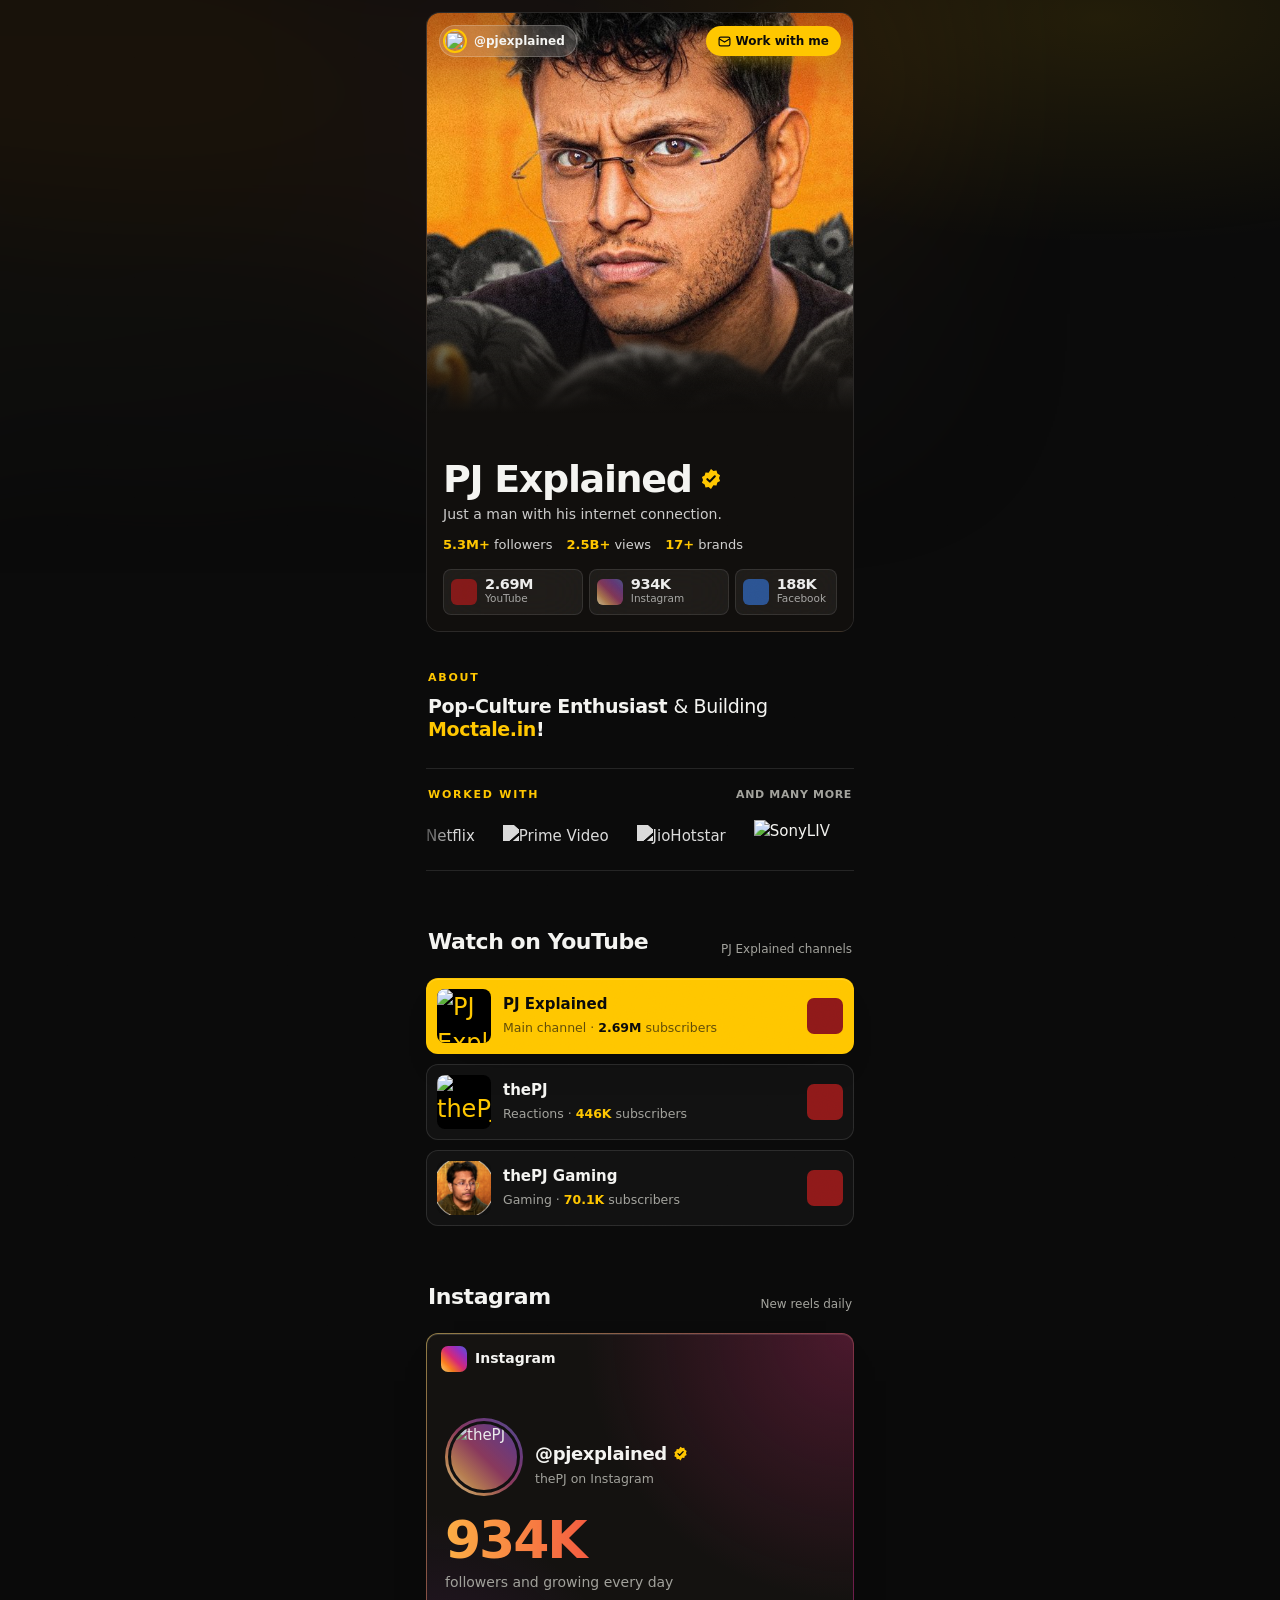
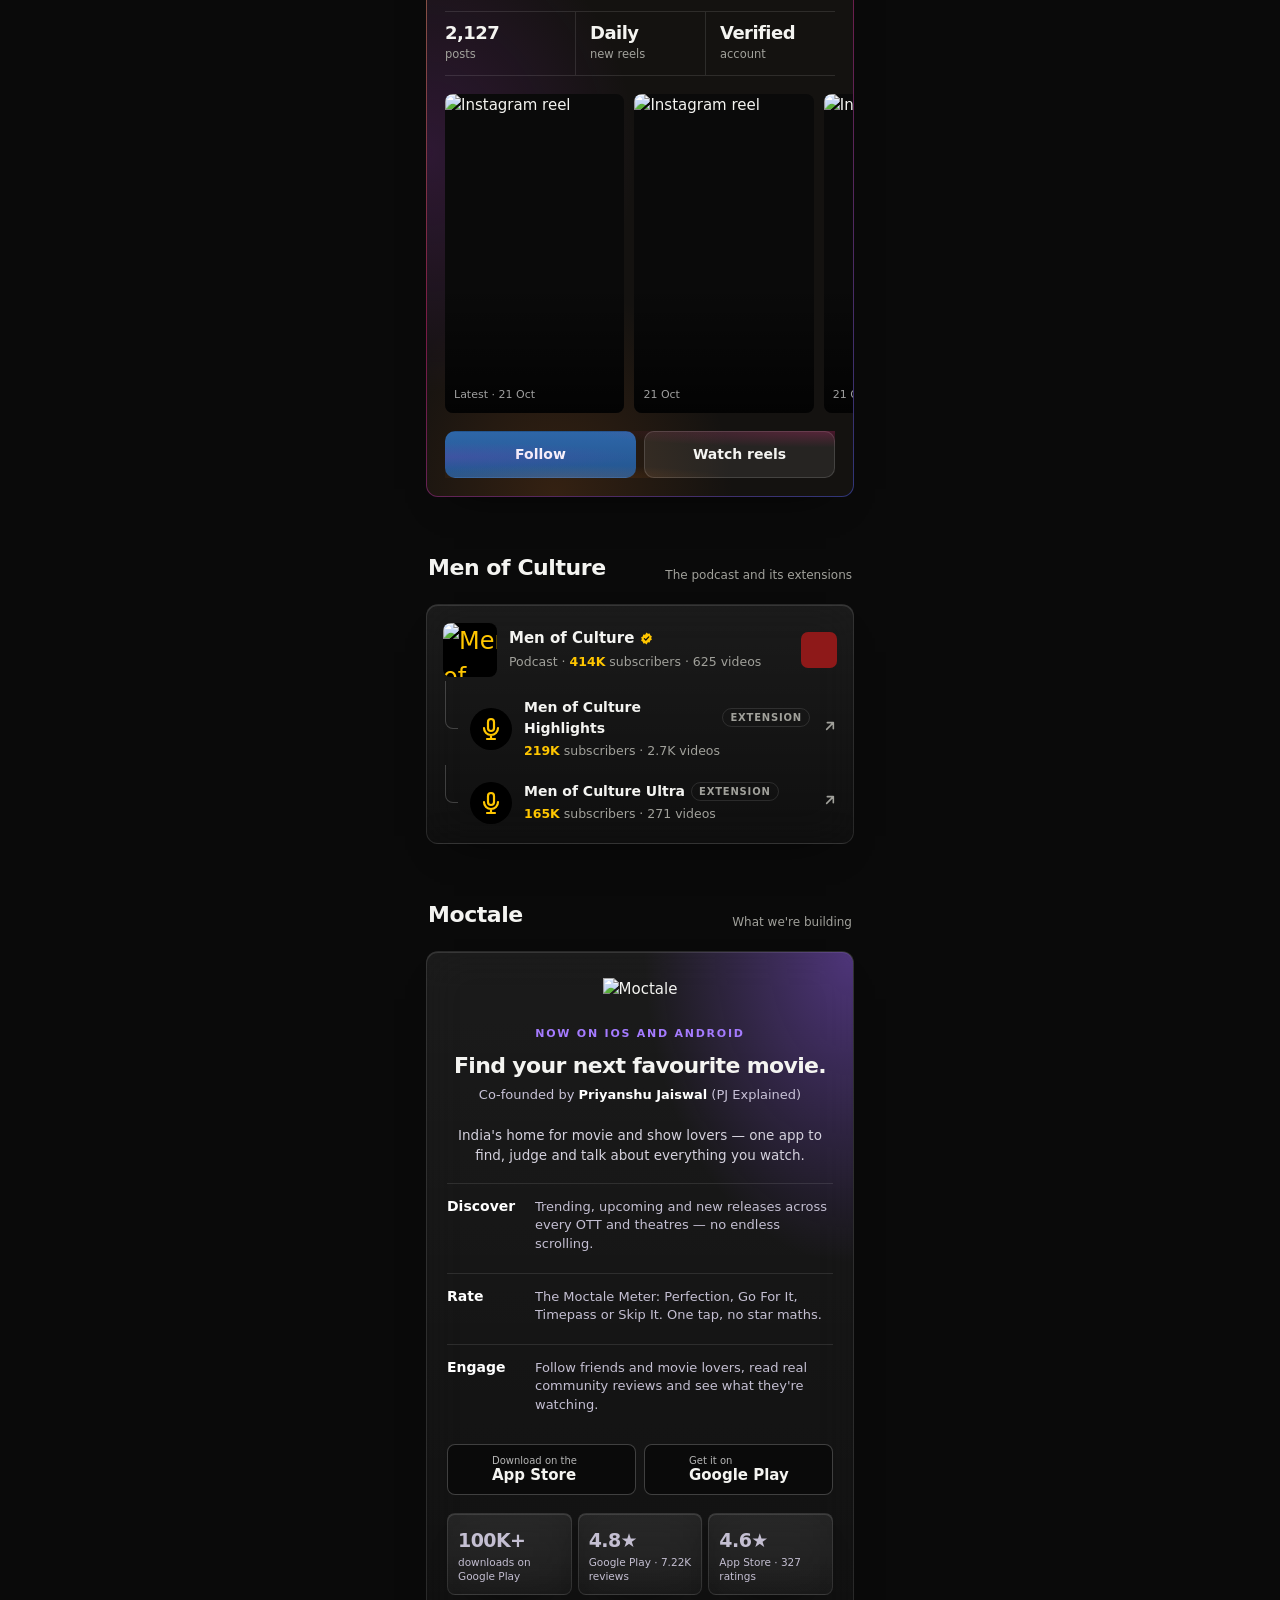
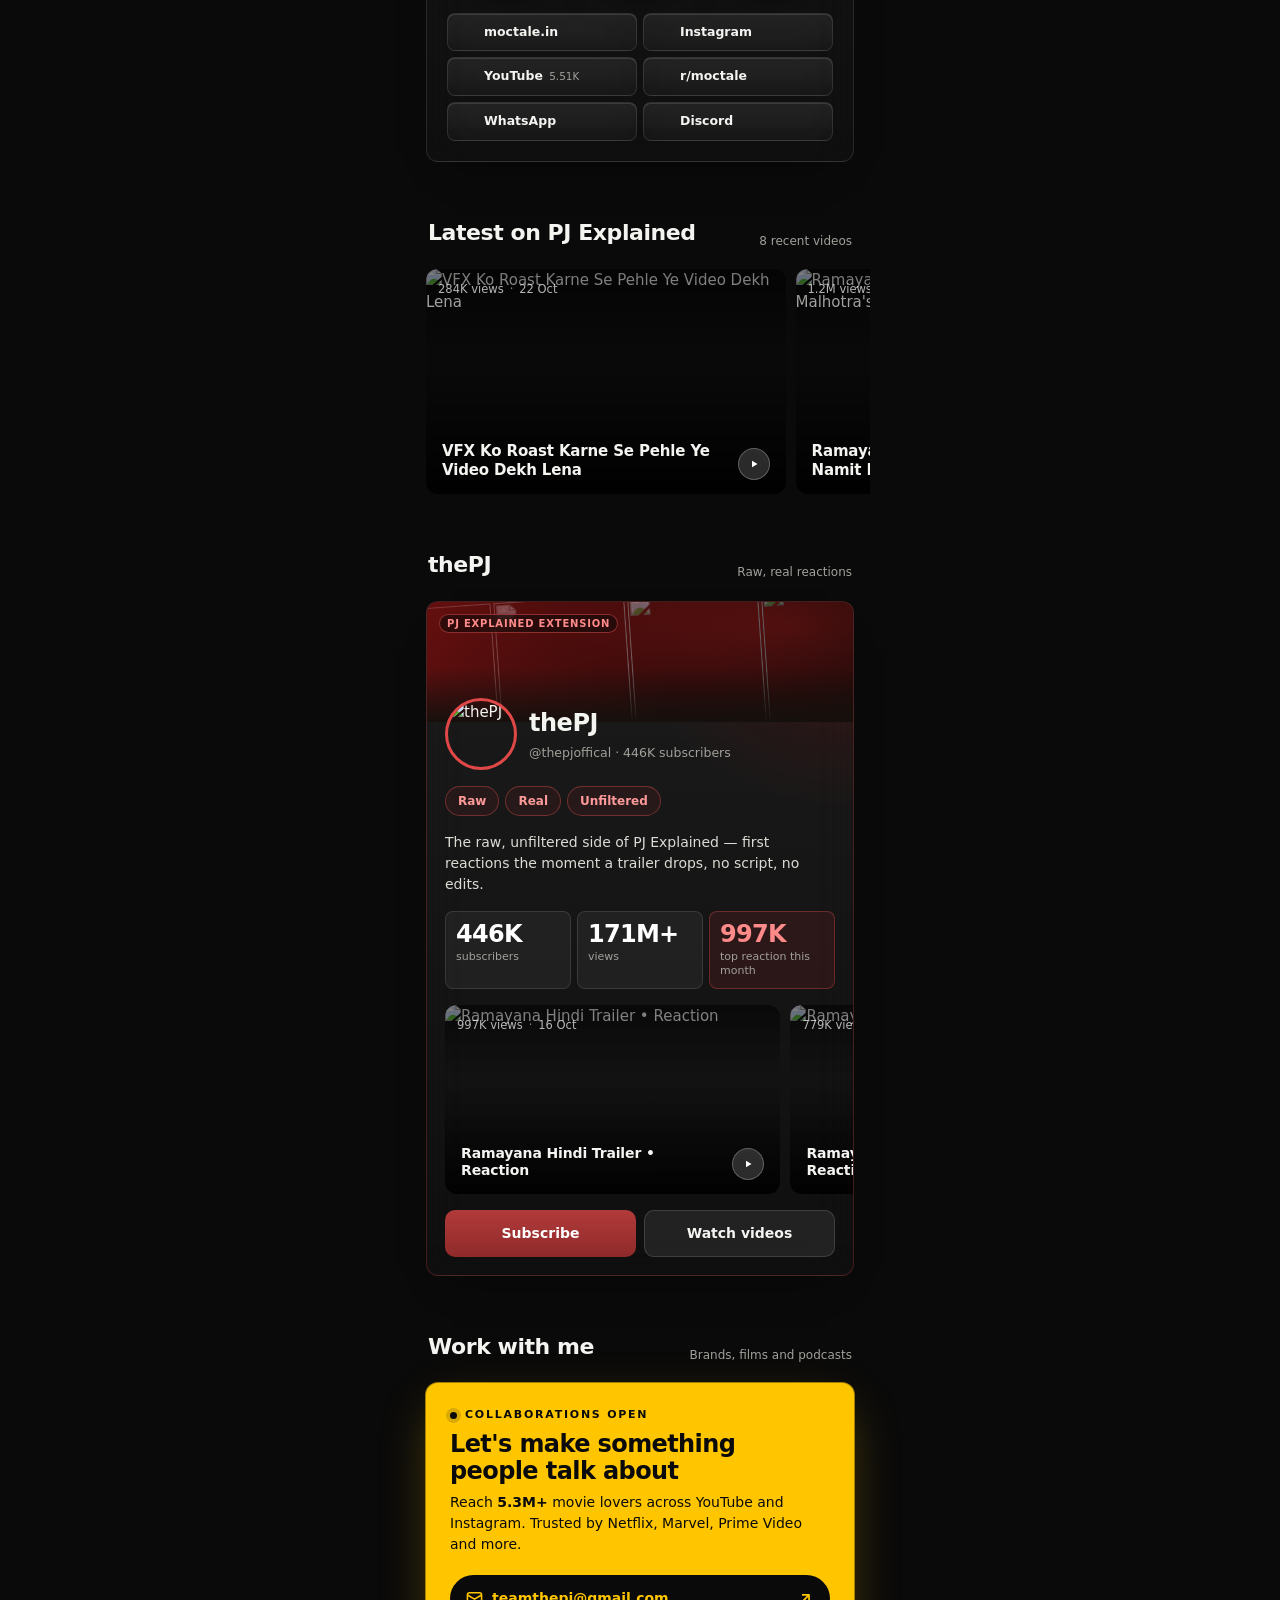
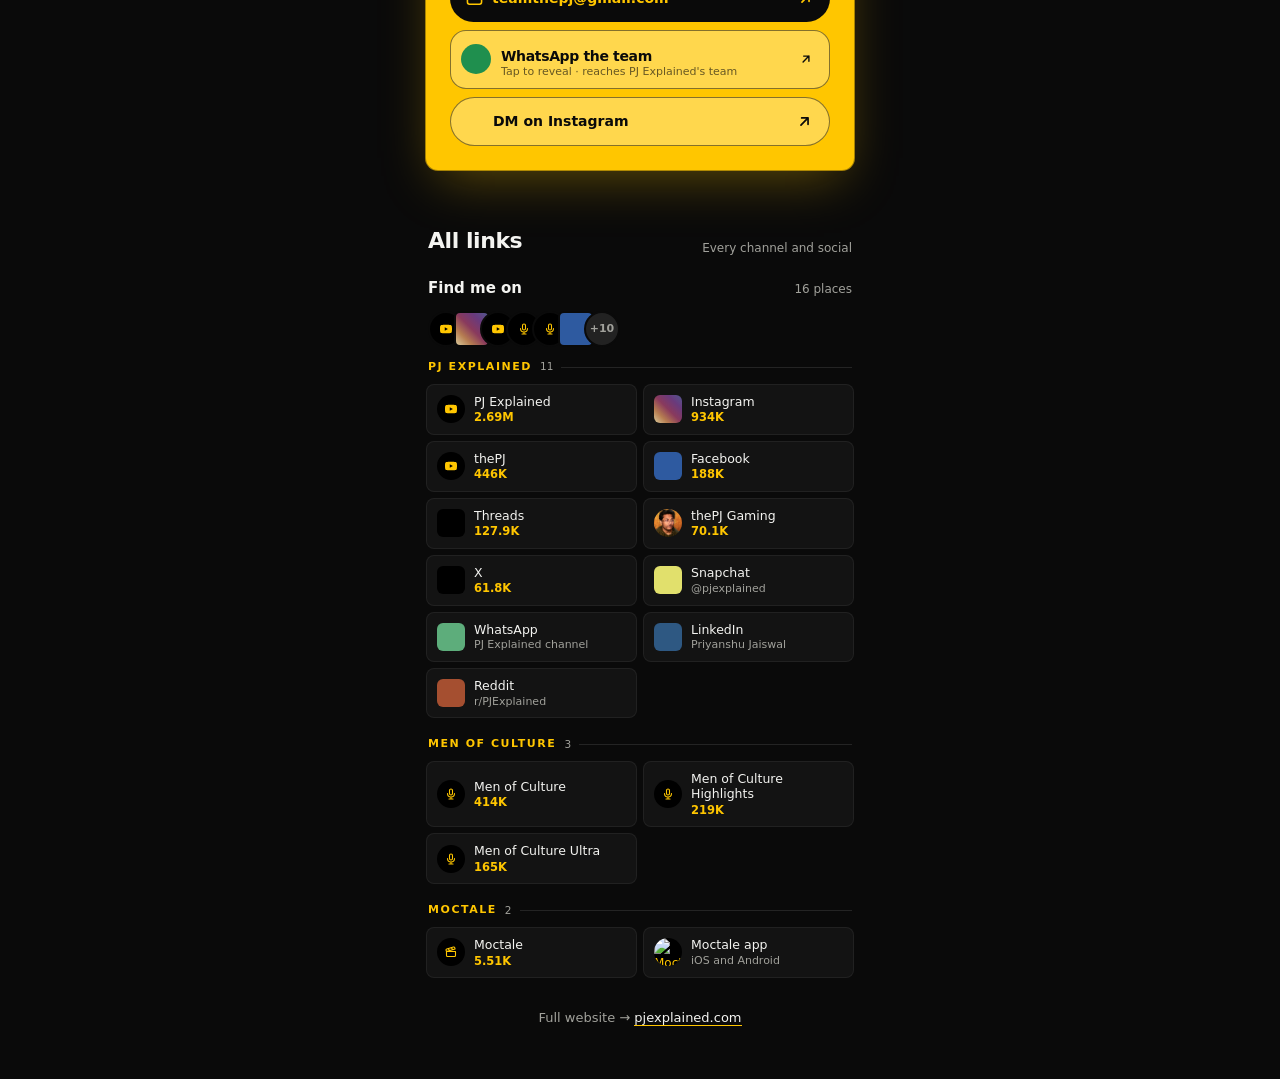
==== commit 60dcce14: "Refresh /links and use IG photo as the site icon - /links hero: clean photo (thumbnail text removed)" ====
--- a/links/index.html
+++ b/links/index.html
@@ -1,479 +1,639 @@
-<!doctype html>
-<html lang="en">
-<head>
-<meta charset="utf-8">
-<meta name="viewport" content="width=device-width, initial-scale=1, viewport-fit=cover">
-<title>PJ Explained · Links</title>
-<meta name="description" content="Every PJ Explained channel, social and Moctale in one place.">
-<meta name="theme-color" content="#0a0a0a">
-<meta name="apple-mobile-web-app-capable" content="yes">
-<meta name="apple-mobile-web-app-status-bar-style" content="black-translucent">
-<meta property="og:title" content="PJ Explained · Links">
-<meta property="og:url" content="https://pjexplained.com/links">
-<link rel="icon" href="data:image/svg+xml,<svg xmlns='http://www.w3.org/2000/svg' viewBox='0 0 64 64'><circle cx='32' cy='32' r='32' fill='%23ffc600'/><text x='32' y='42' font-family='Arial Black,Arial' font-weight='900' font-size='26' text-anchor='middle' fill='%230a0a0a'>PJ</text></svg>">
-<link rel="preconnect" href="https://fonts.cdnfonts.com" crossorigin>
-<link rel="stylesheet" href="../trueno.css">
-<script src="../data.js"></script>
-<script src="../data-live.js"></script>
-<style>
-/* Trueno only: 300 light · 400 regular · 600 semibold · 800 extrabold. Sentence case, no italics. */
-:root { --y: #ffc600; --bg: #0a0a0a; --muted: #a1a19b; --text: #f4f4f1; --m: #a57bff; --stroke: rgba(255,255,255,.11); --r: 12px; --r-sm: 8px; }
-* { box-sizing: border-box; margin: 0; padding: 0; }
-body { background: var(--bg); color: var(--text); font-family: "Trueno", system-ui, sans-serif; font-size: 15px; line-height: 1.5; -webkit-font-smoothing: antialiased; overflow-x: hidden; }
-a { color: inherit; text-decoration: none; }
-img { display: block; width: 100%; height: 100%; object-fit: cover; }
-svg { width: 1em; height: 1em; flex: none; }
-
-.ambient { position: fixed; inset: -10%; z-index: -1; pointer-events: none; overflow: hidden; }
-.ambient img { position: absolute; width: 80%; height: 50%; filter: blur(80px) saturate(1.3); opacity: .22; animation: drift 28s ease-in-out infinite alternate; }
-.ambient img:nth-child(1) { top: 0; left: -10%; }
-.ambient img:nth-child(2) { bottom: 0; right: -10%; animation-delay: -14s; }
-.ambient::after { content: ""; position: absolute; inset: 0; background: radial-gradient(50% 30% at 80% 10%, rgba(255,198,0,.1), transparent 70%), rgba(10,10,10,.6); }
-@keyframes drift { to { transform: translate(6%, 4%) scale(1.1); } }
-body::after { content: ""; position: fixed; inset: -50%; z-index: 100; pointer-events: none; opacity: .05; mix-blend-mode: overlay;
-  background-image: url("data:image/svg+xml,%3Csvg xmlns='http://www.w3.org/2000/svg' width='220' height='220'%3E%3Cfilter id='n'%3E%3CfeTurbulence type='fractalNoise' baseFrequency='.85' numOctaves='3' stitchTiles='stitch'/%3E%3CfeColorMatrix values='0 0 0 0 1 0 0 0 0 1 0 0 0 0 1 0 0 0 1.2 0'/%3E%3C/filter%3E%3Crect width='100%25' height='100%25' filter='url(%23n)'/%3E%3C/svg%3E");
-  animation: grain 1.4s steps(5) infinite; }
-@keyframes grain { 0%{transform:translate(0,0)} 25%{transform:translate(-3%,2%)} 50%{transform:translate(2%,-3%)} 75%{transform:translate(3%,3%)} 100%{transform:translate(0,0)} }
-@media (prefers-reduced-motion: reduce) { .ambient img, body::after, .track { animation: none; } }
-
-.glass { position: relative; background: linear-gradient(180deg, rgba(255,255,255,.07), rgba(255,255,255,.025)); border: 1px solid var(--stroke); backdrop-filter: blur(22px) saturate(160%); -webkit-backdrop-filter: blur(22px) saturate(160%); box-shadow: inset 0 1px 0 rgba(255,255,255,.12), 0 20px 40px -28px rgba(0,0,0,.8); }
-.si { display: block; width: 1em; height: 1em; background: currentColor; -webkit-mask-size: contain; mask-size: contain; -webkit-mask-repeat: no-repeat; mask-repeat: no-repeat; -webkit-mask-position: center; mask-position: center; flex: none; }
-.blogo { width: 40px; height: 40px; border-radius: 8px; display: grid; place-items: center; font-size: 20px; color: #fff; flex: none; }
-.ig-grad { background: linear-gradient(45deg,#feda75,#fa7e1e 25%,#d62976 50%,#962fbf 75%,#4f5bd5); color: #fff; }
-.pill-img { position: relative; isolation: isolate; overflow: hidden; }
-.pill-img::before { content: ""; position: absolute; inset: 0; z-index: -1; background: var(--img) center / cover; filter: grayscale(1) contrast(1.2); mix-blend-mode: multiply; opacity: .35; -webkit-mask-image: linear-gradient(90deg, transparent 15%, #000 85%); mask-image: linear-gradient(90deg, transparent 15%, #000 85%); }
-.label { font-size: 11px; font-weight: 600; letter-spacing: .16em; text-transform: uppercase; color: var(--y); }
-.num { font-weight: 800; letter-spacing: -.03em; line-height: 1; }
-.circle { width: 40px; height: 40px; border-radius: 50%; background: var(--y); color: #0a0a0a; display: grid; place-items: center; font-size: 16px; flex: none; }
-.chev { color: var(--muted); font-size: 16px; flex: none; }
-
-main { width: 100%; max-width: 460px; margin: 0 auto; padding: max(12px, env(safe-area-inset-top)) 12px 32px; display: grid; grid-template-columns: minmax(0, 1fr); gap: 10px; }
-.sec { display: flex; justify-content: space-between; align-items: baseline; padding: 18px 4px 4px; }
-.sec h2 { font-size: 20px; font-weight: 800; letter-spacing: -.02em; }
-.sec span { color: var(--muted); font-size: 12px; }
-
-/* hero */
-.hero { position: relative; overflow: hidden; border-radius: 14px; height: min(66vh, 540px); min-height: 460px; border: 1px solid var(--stroke); }
-.hero > img { position: absolute; inset: 0; }
-.hero::after { content: ""; position: absolute; inset: 0; background: linear-gradient(180deg, rgba(0,0,0,.25) 0%, rgba(0,0,0,0) 25%, rgba(0,0,0,0) 40%, rgba(0,0,0,.9) 100%); pointer-events: none; }
-.hero .over { position: absolute; z-index: 2; }
-.hero .top { top: 14px; left: 14px; right: 14px; display: flex; justify-content: space-between; align-items: center; }
-.hero .igp { display: flex; align-items: center; gap: 8px; padding: 5px 12px 5px 5px; border-radius: 999px; font-size: 13px; font-weight: 600; background: rgba(255,255,255,.14); border: 1px solid rgba(255,255,255,.2); backdrop-filter: blur(14px); -webkit-backdrop-filter: blur(14px); }
-.hero .igp img { width: 28px; height: 28px; border-radius: 50%; border: 2px solid var(--y); }
-.hero .info { left: 16px; right: 16px; bottom: 16px; }
-.hero h1 { font-size: 38px; line-height: 1; font-weight: 800; letter-spacing: -.035em; display: flex; align-items: center; gap: 8px; }
-.hero h1 .tick { color: var(--y); font-size: 22px; display: inline-grid; }
-.hero .tag { color: rgba(255,255,255,.78); font-size: 14px; margin-top: 6px; font-weight: 300; }
-.hero .reach { display: flex; gap: 14px; margin-top: 10px; font-size: 13px; color: rgba(255,255,255,.8); }
-.hero .reach b { color: var(--y); font-weight: 800; }
-.hero .stats { display: grid; grid-template-columns: 1fr 1fr auto; gap: 6px; margin-top: 14px; }
-.hero .stats a { display: flex; align-items: center; gap: 8px; padding: 7px 10px 7px 7px; border-radius: var(--r-sm); min-width: 0; }
-.hero .stats a.glass { background: rgba(255,255,255,.06); box-shadow: none; border-color: rgba(255,255,255,.1); }
-.hero .stats .blogo { width: 26px; height: 26px; border-radius: 6px; font-size: 14px; filter: saturate(.5) brightness(.92); opacity: .9; }
-.hero .stats .num { display: block; font-size: 14.5px; font-weight: 600; color: rgba(255,255,255,.92); }
-.hero .stats small { display: block; font-size: 10.5px; color: rgba(255,255,255,.6); }
-
-/* about + worked with */
-.about { border-radius: var(--r); padding: 14px 16px; }
-.about p { font-size: 18px; line-height: 1.25; font-weight: 800; letter-spacing: -.02em; margin-top: 4px; }
-.about p .soft { font-weight: 300; }
-.about p a { color: var(--y); }
-.trust { border-radius: var(--r); padding: 12px 0 14px; overflow: hidden; }
-.trust .label { padding: 0 16px; display: flex; justify-content: space-between; }
-.trust .label span { color: var(--muted); letter-spacing: .06em; }
-.marquee { margin-top: 12px; overflow: hidden; -webkit-mask-image: linear-gradient(90deg, transparent, #000 10%, #000 90%, transparent); mask-image: linear-gradient(90deg, transparent, #000 10%, #000 90%, transparent); }
-.track { display: flex; align-items: center; gap: 28px; width: max-content; animation: slide 38s linear infinite; }
-@keyframes slide { to { transform: translateX(-50%); } }
-.track img { width: auto; height: 20px; object-fit: contain; }
-.track .tall { height: 30px; }
-.track .mono { filter: brightness(0) invert(1); opacity: .85; }
-.track .word { font-weight: 800; font-size: 14px; letter-spacing: -.01em; text-transform: uppercase; white-space: nowrap; color: rgba(255,255,255,.85); }
-
-/* channel rows */
-.ch { display: flex; align-items: center; gap: 12px; padding: 9px; border-radius: var(--r); }
-.ch .av { width: 54px; height: 54px; border-radius: var(--r-sm); overflow: hidden; flex: none; background: #000; display: grid; place-items: center; color: var(--y); font-size: 24px; }
-.ch .av > * { grid-area: 1 / 1; }
-.ch .txt { flex: 1; min-width: 0; }
-.ch b { display: flex; align-items: center; gap: 6px; font-size: 15px; font-weight: 600; }
-.ch b svg { color: var(--y); font-size: 13px; }
-.ch small { color: var(--muted); font-size: 12.5px; }
-.ch small strong { color: var(--y); font-weight: 800; }
-.ch .yt { width: 36px; height: 36px; border-radius: 7px; background: #ff0000; color: #fff; display: grid; place-items: center; font-size: 18px; flex: none; }
-.ch.main { background: var(--y); color: #0a0a0a; border-color: transparent; }
-.ch.main small { color: rgba(10,10,10,.65); }
-.ch.main small strong { color: #0a0a0a; }
-
-/* men of culture group */
-.group { border-radius: var(--r); padding: 6px; }
-.group .ch { border: 0; background: none; box-shadow: none; backdrop-filter: none; -webkit-backdrop-filter: none; }
-.group .ext { margin-left: 28px; position: relative; padding: 7px 9px; }
-.group .ext::before { content: ""; position: absolute; left: -16px; top: -6px; bottom: 50%; width: 12px; border-left: 1.5px solid rgba(255,255,255,.2); border-bottom: 1.5px solid rgba(255,255,255,.2); border-bottom-left-radius: 8px; }
-.group .ext .av { width: 42px; height: 42px; border-radius: 50%; }
-.group .ext b { font-size: 14px; }
-.group .ext .tagx { font-size: 10px; font-weight: 600; letter-spacing: .08em; text-transform: uppercase; color: var(--muted); border: 1px solid var(--stroke); border-radius: 999px; padding: 1px 7px; }
-
-/* instagram */
-.ig { border-radius: var(--r); padding: 14px; display: grid; gap: 12px; }
-.ig .who { display: flex; align-items: center; gap: 12px; }
-.ig .ring { width: 54px; height: 54px; border-radius: 50%; padding: 3px; flex: none; }
-.ig .ring img { border-radius: 50%; border: 2px solid #0a0a0a; }
-.ig .who .tx { flex: 1; min-width: 0; }
-.ig .who b { display: block; font-size: 16px; font-weight: 600; }
-.ig .who small { font-size: 12.5px; color: var(--muted); }
-.ig .n { font-size: 28px; text-align: right; color: var(--y); }
-.ig .n small { display: block; font-size: 11px; font-weight: 400; letter-spacing: 0; color: var(--muted); margin-top: 3px; }
-.ig .reels { display: grid; grid-auto-flow: column; grid-auto-columns: 31%; gap: 8px; overflow-x: auto; scroll-snap-type: x mandatory; scrollbar-width: none; }
-.ig .reels::-webkit-scrollbar { display: none; }
-.ig .reel { aspect-ratio: 9 / 16; border-radius: var(--r-sm); overflow: hidden; position: relative; scroll-snap-align: start; background: #0a0a0a; }
-.ig .reel span { position: absolute; top: 7px; right: 7px; width: 24px; height: 24px; border-radius: 5px; font-size: 13px; }
-.ig .follow { display: flex; justify-content: space-between; align-items: center; gap: 10px; border-radius: 999px; padding: 7px 16px 7px 7px; font-weight: 600; font-size: 14px; background: rgba(255,255,255,.06); border: 1px solid rgba(255,255,255,.12); }
-.ig .follow > span { display: flex; align-items: center; gap: 10px; }
-.ig .follow .blogo { width: 30px; height: 30px; border-radius: 50%; font-size: 15px; }
-.ig .follow svg { color: var(--muted); }
-
-/* moctale */
-.moc { border-radius: var(--r); padding: 16px; display: grid; gap: 14px; overflow: hidden; }
-.moc::before { content: ""; position: absolute; inset: 0; pointer-events: none; background: radial-gradient(70% 55% at 100% 0%, rgba(150,90,255,.42), transparent 70%); }
-.moc > * { position: relative; }
-.moc .mtop { display: flex; justify-content: space-between; align-items: center; flex-wrap: wrap; gap: 8px 12px; }
-.moc .mtop .label { white-space: nowrap; }
-.moc .mlogo { height: 26px; width: auto; }
-.moc .label { color: var(--m); }
-.moc h3 { font-size: 26px; line-height: 1.05; font-weight: 800; letter-spacing: -.03em; }
-.moc h3 span { color: var(--m); }
-.moc .what { font-size: 13.5px; color: #d4d1dd; }
-.feat { display: grid; gap: 8px; }
-.feat div { display: grid; grid-template-columns: 78px 1fr; gap: 10px; align-items: baseline; padding: 10px 0; border-top: 1px solid rgba(255,255,255,.1); }
-.feat b { font-size: 14px; font-weight: 800; color: #fff; }
-.feat span { font-size: 13px; color: #c4bfd2; line-height: 1.4; }
-.stores { display: grid; grid-template-columns: 1fr 1fr; gap: 8px; }
-.store { display: flex; align-items: center; gap: 10px; padding: 10px 12px; border-radius: var(--r-sm); background: #0a0a0a; border: 1px solid rgba(255,255,255,.22); }
-.store .si { font-size: 24px; }
-.store small { display: block; font-size: 10px; color: #b5b5b5; line-height: 1.1; }
-.store b { display: block; font-size: 16px; font-weight: 600; line-height: 1.2; }
-.mstats { display: grid; grid-template-columns: repeat(3, 1fr); gap: 6px; }
-.mstats div { border-radius: var(--r-sm); padding: 10px; }
-.mstats .num { display: block; font-size: 19px; }
-.mstats span { display: block; margin-top: 4px; font-size: 10.5px; color: #c4bfd2; line-height: 1.3; }
-.mlinks { display: flex; flex-wrap: wrap; gap: 6px; }
-.mlinks a { display: flex; align-items: center; gap: 6px; padding: 6px 11px 6px 8px; border-radius: 999px; font-size: 12px; font-weight: 600; }
-.mlinks .si { font-size: 14px; }
-
-/* latest */
-.slider { display: grid; grid-auto-flow: column; grid-auto-columns: 84%; gap: 10px; overflow-x: auto; scroll-snap-type: x mandatory; scrollbar-width: none; margin: 0 -12px; padding: 0 12px; scroll-padding: 0 12px; }
-.slider::-webkit-scrollbar { display: none; }
-.slider .vid { scroll-snap-align: start; }
-.tpj .slider { margin: 0 -14px; padding: 0 14px; scroll-padding: 0 14px; grid-auto-columns: 80%; }
-.tpj .slider .vid { aspect-ratio: 16 / 9; }
-.tpj .slider .vid h3 { font-size: 15px; }
-.tpj { border-radius: var(--r); padding: 14px; display: grid; gap: 12px; overflow: hidden; }
-.tpj::before { content: ""; position: absolute; inset: 0; pointer-events: none; background: radial-gradient(70% 50% at 100% 0%, rgba(255,198,0,.16), transparent 70%); }
-.tpj > * { position: relative; }
-.tpj-head { display: flex; align-items: center; gap: 12px; }
-.tpj-head .av { width: 50px; height: 50px; border-radius: 50%; overflow: hidden; flex: none; border: 2px solid var(--y); }
-.tpj-head b { display: flex; align-items: center; gap: 8px; flex-wrap: wrap; font-size: 17px; font-weight: 800; letter-spacing: -.02em; }
-.tpj-head small { color: var(--muted); font-size: 12.5px; }
-.tagx { font-size: 10px; font-weight: 600; letter-spacing: .08em; text-transform: uppercase; color: var(--muted); border: 1px solid var(--stroke); border-radius: 999px; padding: 1px 7px; }
-.tpj-blurb { font-size: 14px; font-weight: 300; color: #dcdcd6; }
-.tpj-stats { display: grid; grid-template-columns: repeat(3, 1fr); gap: 6px; }
-.tpj-stats div { padding: 10px; border-radius: var(--r-sm); background: rgba(255,255,255,.05); border: 1px solid var(--stroke); }
-.tpj-stats .num { display: block; font-size: 20px; color: var(--y); }
-.tpj-stats span:last-child { display: block; margin-top: 4px; font-size: 11px; color: var(--muted); line-height: 1.3; }
-.tpj-sub { display: flex; justify-content: space-between; align-items: center; padding: 7px 16px 7px 7px; border-radius: 999px; background: rgba(255,255,255,.06); border: 1px solid rgba(255,255,255,.12); color: var(--text); font-weight: 600; font-size: 14px; }
-.tpj-sub > span { display: flex; align-items: center; gap: 10px; }
-.tpj-sub .blogo { width: 30px; height: 30px; border-radius: 50%; font-size: 15px; background: #ff0000; }
-.tpj-sub svg { color: var(--muted); }
-.vid { position: relative; overflow: hidden; display: block; aspect-ratio: 16 / 10; border-radius: var(--r); }
-.vid::after { content: ""; position: absolute; inset: 0; background: linear-gradient(180deg, rgba(0,0,0,0) 40%, rgba(0,0,0,.88) 100%); }
-.vid .over { position: absolute; z-index: 2; }
-.vid .top { top: 12px; left: 12px; display: flex; gap: 6px; }
-.vid .top span { padding: 5px 10px; border-radius: 999px; font-size: 12px; font-weight: 600; background: rgba(255,255,255,.14); border: 1px solid rgba(255,255,255,.2); backdrop-filter: blur(14px); -webkit-backdrop-filter: blur(14px); }
-.vid .info { left: 16px; right: 16px; bottom: 14px; display: flex; align-items: flex-end; justify-content: space-between; gap: 12px; }
-.vid h3 { font-size: 18px; line-height: 1.2; font-weight: 800; letter-spacing: -.02em; }
-
-/* socials */
-.grid { display: grid; grid-template-columns: repeat(2, minmax(0, 1fr)); gap: 8px; }
-.soc { border-radius: var(--r); padding: 10px; display: flex; align-items: center; gap: 10px; min-width: 0; }
-.soc .tx { min-width: 0; }
-.soc b { display: block; font-size: 14px; font-weight: 600; }
-.soc small { color: var(--muted); font-size: 12px; display: block; white-space: nowrap; overflow: hidden; text-overflow: ellipsis; }
-.soc small strong { color: var(--y); font-weight: 800; }
-
-.collab { border-radius: var(--r); padding: 20px; background: var(--y); color: #0a0a0a; box-shadow: 0 0 0 1px rgba(255,198,0,.6), 0 18px 50px -12px rgba(255,198,0,.35); }
-.collab::before { opacity: .45; }
-.collab .label { color: #0a0a0a; display: flex; align-items: center; gap: 8px; }
-.collab .label::before { content: ""; width: 7px; height: 7px; border-radius: 50%; background: #0a0a0a; box-shadow: 0 0 0 4px rgba(10,10,10,.15); }
-.collab b { display: block; font-size: 24px; font-weight: 800; letter-spacing: -.025em; line-height: 1.1; margin-top: 8px; }
-.collab .sub { font-size: 14px; margin-top: 8px; max-width: 360px; }
-.collab .sub strong { font-weight: 800; }
-.cbtns { display: grid; gap: 8px; margin-top: 16px; }
-.cbtns a { display: flex; align-items: center; justify-content: space-between; gap: 10px; padding: 13px 16px; border-radius: 999px; font-size: 14px; font-weight: 600; }
-.cbtns a span { display: flex; align-items: center; gap: 9px; min-width: 0; overflow: hidden; text-overflow: ellipsis; }
-.cbtns a .si, .cbtns a svg { font-size: 17px; }
-.cbtns .primary { background: #0a0a0a; color: var(--y); }
-.cbtns .secondary { border: 1px solid rgba(10,10,10,.5); background: rgba(255,255,255,.3); }
-#work { scroll-margin-top: 12px; }
-.hero .workbtn { display: flex; align-items: center; gap: 6px; padding: 8px 14px; border-radius: 999px; font-size: 13px; font-weight: 600; background: var(--y); color: #0a0a0a; box-shadow: 0 6px 20px -6px rgba(255,198,0,.6); }
-.hero .workbtn svg { font-size: 14px; }
-.soc .av { width: 40px; height: 40px; border-radius: 8px; overflow: hidden; flex: none; position: relative; background: #000; display: grid; place-items: center; color: var(--y); font-size: 20px; }
-.soc .av > * { grid-area: 1 / 1; }
-.soc .av .yb { position: absolute; right: -1px; bottom: -1px; width: 16px; height: 16px; border-radius: 5px; background: #ff0000; color: #fff; display: grid; place-items: center; font-size: 9px; }
-html { scroll-behavior: smooth; }
-/* brand colours, toned down so they sit quietly in the dark glass */
-.blogo, .ch .yt, .soc .av .yb, .ig .ring { filter: saturate(.5) brightness(.92); }
-.ig .reel span { opacity: .85; }
-
-/* instagram, bigger */
-.ig { padding: 0 14px 14px; gap: 14px; overflow: hidden; }
-.ig::before { content: ""; position: absolute; inset: 0; pointer-events: none; background: radial-gradient(80% 45% at 100% 0%, rgba(214,41,118,.16), transparent 70%), radial-gradient(60% 40% at 0% 60%, rgba(150,47,191,.1), transparent 70%); }
-.ig > * { position: relative; }
-.ig-banner { height: 110px; margin: 0 -14px; overflow: hidden; -webkit-mask-image: linear-gradient(180deg, #000 30%, transparent 100%); mask-image: linear-gradient(180deg, #000 30%, transparent 100%); }
-.ig-banner img { filter: blur(2px) saturate(.6) brightness(.6); transform: scale(1.1); object-position: 50% 30%; }
-.ig .who { margin-top: -44px; align-items: flex-end; }
-.ig .ring { width: 78px; height: 78px; padding: 3px; }
-.ig .ring img { border: 3px solid #121212; }
-.ig .who b { display: flex; align-items: center; gap: 6px; font-size: 18px; font-weight: 800; letter-spacing: -.02em; }
-.ig .who .tick { color: var(--y); font-size: 15px; display: inline-grid; }
-.ig .who .tx { padding-bottom: 6px; }
-.ig-big .num { display: block; font-size: 52px; color: var(--y); letter-spacing: -.04em; }
-.ig-big span:last-child { display: block; margin-top: 6px; font-size: 14px; color: var(--muted); font-weight: 300; }
-.ig-stats { display: grid; grid-template-columns: repeat(3, 1fr); border-top: 1px solid var(--stroke); border-bottom: 1px solid var(--stroke); }
-.ig-stats div { padding: 12px 0; }
-.ig-stats div + div { padding-left: 14px; border-left: 1px solid var(--stroke); }
-.ig-stats .num { display: block; font-size: 18px; }
-.ig-stats span:last-child { display: block; margin-top: 4px; font-size: 11.5px; color: var(--muted); }
-.ig .reels { grid-auto-columns: 46%; gap: 10px; margin: 0 -14px; padding: 0 14px; scroll-padding: 0 14px; }
-.ig .reel { border-radius: 8px; }
-.ig .reel::after { content: ""; position: absolute; inset: 0; background: linear-gradient(180deg, rgba(0,0,0,0) 60%, rgba(0,0,0,.7)); }
-.ig .reel em { position: absolute; z-index: 2; left: 9px; bottom: 9px; font-style: normal; font-size: 11.5px; font-weight: 600; padding: 4px 9px; border-radius: 999px; background: rgba(255,255,255,.14); border: 1px solid rgba(255,255,255,.2); backdrop-filter: blur(12px); -webkit-backdrop-filter: blur(12px); }
-.ig .reel span { z-index: 2; }
-.ig .follow { padding: 9px 18px 9px 9px; font-size: 15px; }
-.ig .follow .blogo { width: 34px; height: 34px; font-size: 17px; }
-
-/* thePJ, stronger */
-.tpj { padding: 0 14px 14px; }
-.tpj-banner { position: relative; height: 150px; margin: 0 -14px; overflow: hidden; }
-.tpj-banner img { object-position: 50% 30%; }
-.tpj-banner::after { content: ""; position: absolute; inset: 0; background: linear-gradient(180deg, rgba(10,10,10,.1) 0%, rgba(18,16,12,.95) 100%); }
-.tpj-banner .tagx { position: absolute; z-index: 2; top: 12px; left: 12px; background: rgba(10,10,10,.55); border-color: rgba(255,198,0,.4); color: var(--y); backdrop-filter: blur(10px); -webkit-backdrop-filter: blur(10px); }
-.tpj-head { margin-top: -40px; align-items: flex-end; }
-.tpj-head .av { width: 72px; height: 72px; border-width: 3px; }
-.tpj-head > div { padding-bottom: 6px; }
-.tpj-head b { font-size: 24px; }
-.tpj-words { display: flex; gap: 6px; }
-.tpj-words span { font-size: 12px; font-weight: 600; padding: 5px 12px; border-radius: 999px; border: 1px solid rgba(255,198,0,.35); color: var(--y); background: rgba(255,198,0,.06); }
-.tpj-stats .num { font-size: 24px; }
-.tpj-stats div:last-child { background: rgba(255,198,0,.1); border-color: rgba(255,198,0,.3); }
-.tpj .slider { grid-auto-columns: 86%; }
-.tpj .slider .vid h3 { font-size: 16px; }
-
-/* ---------- clean pass: more air, fewer boxes ---------- */
-main { gap: 14px; padding-left: 16px; padding-right: 16px; padding-bottom: 48px; }
-.slider, .ig .reels { margin: 0 -16px; padding: 0 16px; scroll-padding: 0 16px; }
-body::after { opacity: .035; }
-.ambient img { opacity: .15; }
-.sec { padding: 40px 2px 6px; gap: 14px; align-items: flex-end; }
-.sec h2 { font-size: 22px; white-space: nowrap; }
-.sec span { text-align: right; line-height: 1.35; }
-
-/* about + worked with: hairlines instead of boxes */
-.about, .trust { background: none; border: 0; box-shadow: none; backdrop-filter: none; -webkit-backdrop-filter: none; border-radius: 0; }
-.about { padding: 24px 2px 4px; }
-.about p { font-size: 19px; margin-top: 8px; }
-.trust { padding: 18px 0 20px; border-top: 1px solid var(--stroke); border-bottom: 1px solid var(--stroke); margin-top: 8px; }
-.trust .label { padding: 0 2px; }
-.marquee { margin-top: 16px; margin-left: -16px; margin-right: -16px; }
-
-/* channel rows: quiet list, main channel stays highlighted */
-[data-yt] { gap: 10px !important; }
-.ch { padding: 10px; }
-.ch.glass:not(.main) { background: rgba(255,255,255,.03); box-shadow: none; backdrop-filter: none; -webkit-backdrop-filter: none; }
-.group { padding: 8px 6px; }
-.group .ext { padding: 10px 9px; }
-
-/* cards: roomier insides */
-.ig { padding: 0 18px 18px; gap: 18px; }
-.ig-banner { margin: 0 -18px; }
-.ig .reels { margin: 0 -18px; padding: 0 18px; scroll-padding: 0 18px; }
-.moc { padding: 20px; gap: 18px; }
-.feat div { padding: 12px 0; }
-.tpj { padding: 0 18px 18px; gap: 16px; }
-.tpj-banner { margin: 0 -18px; }
-.tpj .slider { margin: 0 -18px; padding: 0 18px; scroll-padding: 0 18px; }
-.collab { padding: 24px; }
-.cbtns { margin-top: 20px; }
-
-/* all links: lighter tiles, more gap */
-.grid { gap: 10px; }
-.soc.glass { background: rgba(255,255,255,.03); box-shadow: none; backdrop-filter: none; -webkit-backdrop-filter: none; padding: 12px; }
-.site { padding-top: 32px; }
-.site { text-align: center; color: var(--muted); font-size: 13px; padding: 16px 0 4px; }
-.site a { color: var(--text); border-bottom: 1px solid var(--y); }
-</style>
-</head>
-<body>
-<div class="ambient" data-ambient></div>
-<main>
-  <div class="hero">
-    <img data-photo alt="PJ Explained">
-    <div class="over top"><a class="igp" data-ig-pill target="_blank" rel="noopener"></a><a class="workbtn pill-img" href="#work" data-work-top>Work with me</a></div>
-    <div class="over info">
-      <h1>PJ Explained <span class="tick" data-check></span></h1>
-      <div class="tag" data-tagline></div>
-      <div class="reach" data-reach></div>
-      <div class="stats" data-stats></div>
-    </div>
-  </div>
-
-  <div class="about glass"><div class="label">About</div><p>Pop-Culture Enthusiast <span class="soft">&amp; Building</span> <a href="#moctale">Moctale.in</a>!</p></div>
-
-  <div class="trust glass"><div class="label">Worked with <span>and many more</span></div><div class="marquee"><div class="track" data-brands></div></div></div>
-
-  <div class="sec"><h2>Watch on YouTube</h2><span>PJ Explained channels</span></div>
-  <div data-yt style="display:grid;gap:8px"></div>
-
-  <div class="sec"><h2>Instagram</h2><span>New reels daily</span></div>
-  <div class="ig glass" data-ig></div>
-
-  <div class="sec"><h2>Men of Culture</h2><span>The podcast and its extensions</span></div>
-  <div class="group glass" data-moc-group></div>
-
-  <div class="sec" id="moctale"><h2>Moctale</h2><span>What we're building</span></div>
-  <div class="moc glass" data-moc></div>
-
-  <div class="sec"><h2>Latest on PJ Explained</h2><span data-when></span></div>
-  <div class="slider" data-latest></div>
-
-  <div class="sec"><h2>thePJ</h2><span>Raw, real reactions</span></div>
-  <div class="tpj glass" data-thepj></div>
-
-  <div class="sec" id="work"><h2>Work with me</h2><span>Brands, films and podcasts</span></div>
-  <div class="collab pill-img" data-collab>
-    <div class="label">Collaborations open</div>
-    <b>Let's make something people talk about</b>
-    <p class="sub">Reach <strong data-reach-n></strong> movie lovers across YouTube and Instagram. Trusted by Netflix, Marvel, Prime Video and more.</p>
-    <div class="cbtns" data-cbtns></div>
-  </div>
-
-  <div class="sec"><h2>All links</h2><span>Every channel and social</span></div>
-  <div class="grid" data-socials></div>
-
-  <p class="site">Full website → <a href="../">pjexplained.com</a></p>
-</main>
-
-<script>
-const $ = s => document.querySelector(s);
-const YT = PJ.youtube, IG = PJ.instagram, M = PJ.moctale;
-const social = n => PJ.socials.find(s => s.logo === n);
-const img = (src, alt, extra = "") => `<img src="${esc(src)}" alt="${esc(alt)}" loading="lazy" ${extra}>`;
-const vthumb = v => img(thumb(v.id), v.title, `onerror="${thumbFallback}"`);
-const blank = `target="_blank" rel="noopener"`;
-const tile = s => `<span class="blogo" style="background:${s.bg};color:${s.fg || "#fff"}">${logoMask(s.logo)}</span>`;
-const photo = /^https?:/.test(PJ.photo) ? PJ.photo : "../" + PJ.photo;
-const av = c => `<span class="av">${ICON[c.icon]}${img(c.avatar, c.name, `onerror="this.remove()"`)}</span>`;
-const fb = social("facebook");
-
-// hero
-$("[data-ambient]").innerHTML = img(photo, "") + img(PJ.reels[2].img, "");
-$("[data-photo]").src = photo;
-$("[data-photo]").style.objectPosition = PJ.photoPos || "50% 50%";
-$("[data-ig-pill]").href = IG.url;
-$("[data-ig-pill]").innerHTML = `${img(IG.avatar, "")}${esc(IG.handle)}`;
-$("[data-work-top]").insertAdjacentHTML("afterbegin", ICON.mail);
-$("[data-work-top]").style.setProperty("--img", `url("${thumb(PJ.channels[1].cover)}")`);
-$("[data-tagline]").textContent = PJ.tagline;
-$("[data-check]").innerHTML = ICON.check;
-$("[data-reach]").innerHTML = `<span><b>${esc(PJ.totals[2].value)}</b> followers</span><span><b>${esc(PJ.totals[3].value)}</b> views</span><span><b>17+</b> brands</span>`;
-$("[data-stats]").innerHTML = `
-  <a class="glass" href="${esc(YT.url)}" ${blank}>${tile({ logo: "youtube", bg: "#ff0000" })}<span><span class="num">${esc(YT.subs)}</span><small>YouTube</small></span></a>
-  <a class="glass" href="${esc(IG.url)}" ${blank}>${tile(social("instagram"))}<span><span class="num">${esc(IG.followers)}</span><small>Instagram</small></span></a>
-  <a class="glass fb" href="${esc(fb.url)}" ${blank} aria-label="Facebook">${tile(fb)}<span><span class="num">${esc(fb.count)}</span><small>Facebook</small></span></a>`;
-
-// brands strip
-const brandItem = b => b.logo ? `<img src="${esc(b.logo)}" alt="${esc(b.name)}" class="${b.mono ? "mono" : ""} ${b.size === "tall" ? "tall" : ""}">` : `<span class="word">${esc(b.name)}</span>`;
-$("[data-brands]").innerHTML = [...PJ.brands, ...PJ.brands].map(brandItem).join("");
-
-// youtube: PJ family
-$("[data-yt]").innerHTML = PJ.channels.filter(c => c.group === "pj").map((c, i) => `
-  <a class="ch glass${i === 0 ? " main" : ""}" href="${esc(c.url)}" ${blank}>
-    ${c.cover ? `<span class="av">${img(thumb(c.cover), c.name, `style="object-position:${esc(c.coverPos || "50% 50%")}" onerror="${thumbFallback}"`)}</span>` : av(c)}
-    <span class="txt"><b>${esc(c.name)}</b><small>${esc(c.tag)} · <strong>${esc(c.subs)}</strong> subscribers</small></span>
-    <span class="yt">${logoMask("youtube")}</span>
-  </a>`).join("");
-
-// men of culture + its extension channels
-$("[data-moc-group]").innerHTML = PJ.channels.filter(c => c.group === "moc").map(c => `
-  <a class="ch${c.ext ? " ext" : ""}" href="${esc(c.url)}" ${blank}>
-    ${c.ext ? av(c) : `<span class="av">${img(thumb(c.cover), c.name, `style="object-position:${esc(c.coverPos || "50% 50%")}" onerror="${thumbFallback}"`)}</span>`}
-    <span class="txt"><b>${esc(c.name)}${c.verified ? ICON.check : ""}${c.ext ? `<span class="tagx">Extension</span>` : ""}</b><small>${c.ext ? "" : "Podcast · "}<strong>${esc(c.subs)}</strong> subscribers · ${esc(c.videos)} videos</small></span>
-    ${c.ext ? `<span class="chev">${ICON.arrow}</span>` : `<span class="yt">${logoMask("youtube")}</span>`}
-  </a>`).join("");
-
-// instagram
-$("[data-ig]").innerHTML = `
-  <div class="ig-banner">${img(PJ.reels[1].img, "")}</div>
-  <div class="who">
-    <span class="ring ig-grad">${img(IG.avatar, IG.name)}</span>
-    <div class="tx"><b>${esc(IG.handle)} <span class="tick">${ICON.check}</span></b><small>${esc(IG.name)} on Instagram</small></div>
-  </div>
-  <div class="ig-big"><span class="num">${esc(IG.followers)}</span><span>followers and growing every day</span></div>
-  <div class="ig-stats">
-    <div><span class="num">${esc(IG.posts)}</span><span>posts</span></div>
-    <div><span class="num">${esc(IG.rhythm)}</span><span>new reels</span></div>
-    <div><span class="num">Verified</span><span>account</span></div>
-  </div>
-  <div class="reels">${PJ.reels.slice(0, 8).map((r, i) => `<a class="reel" href="${esc(r.url)}" ${blank}>${img(r.img, "Instagram reel")}<span class="blogo ig-grad">${logoMask("instagram")}</span><em>${i === 0 ? "Latest · " : ""}${esc(ago(r.date))}</em></a>`).join("")}</div>
-  <a class="follow" href="${esc(IG.url)}" ${blank}><span><span class="blogo ig-grad">${logoMask("instagram")}</span>Follow ${esc(IG.handle)}</span>${ICON.arrow}</a>`;
-
-// moctale
-const mocYT = PJ.channels.find(c => c.group === "moctale");
-$("[data-moc]").innerHTML = `
-  <div class="mtop"><img class="mlogo" src="${esc(M.logo)}" alt="Moctale"><span class="label">Now on iOS and Android</span></div>
-  <div><h3>${esc(M.tagline)} <span>Co-founded by PJ.</span></h3><p class="what" style="margin-top:8px">India's home for movie and show lovers — one app to find, judge and talk about everything you watch.</p></div>
-  <div class="feat">${M.features.map(x => `<div><b>${esc(x.title)}</b><span>${esc(x.text)}</span></div>`).join("")}</div>
-  <div class="stores">
-    <a class="store" href="${esc(M.ios)}" ${blank}>${logoMask("apple")}<span><small>Download on the</small><b>App Store</b></span></a>
-    <a class="store" href="${esc(M.android)}" ${blank}>${logoMask("googleplay")}<span><small>Get it on</small><b>Google Play</b></span></a>
-  </div>
-  <div class="mstats">${M.stats.slice(0, 3).map(s => `<div class="glass"><span class="num">${esc(s.value)}</span><span>${esc(s.label)}</span></div>`).join("")}</div>
-  <div class="mlinks">${M.links.filter(l => l.logo).map(l => `<a class="glass" href="${esc(l.url)}" ${blank}>${logoMask(l.logo)}${esc(l.name)}${l.logo === "youtube" && mocYT ? ` · ${esc(mocYT.subs)}` : ""}</a>`).join("")}</div>`;
-
-// video sliders: PJ Explained, then thePJ
-const slide = v => `
-  <a class="vid" href="${watch(v.id)}" ${blank}>${vthumb(v)}
-    <div class="over top"><span>${esc(v.views)} views</span><span>${esc(ago(v.date))}</span></div>
-    <div class="over info"><h3>${esc(v.title)}</h3><span class="circle">${ICON.play}</span></div>
-  </a>`;
-$("[data-when]").textContent = `${PJ.pjVideos.length} recent videos`;
-$("[data-latest]").innerHTML = PJ.pjVideos.map(slide).join("");
-const T = PJ.thepj, tpj = PJ.channels.find(c => c.handle === T.handle);
-$("[data-thepj]").innerHTML = `
-  <div class="tpj-banner">${img(thumb(T.videos[0].id), "", `onerror="${thumbFallback}"`)}<span class="tagx">PJ Explained extension</span></div>
-  <div class="tpj-head">
-    <span class="av">${img(thumb(tpj.cover), T.name, `style="object-position:${esc(tpj.coverPos || "50% 50%")}" onerror="${thumbFallback}"`)}</span>
-    <div><b>${esc(T.name)}</b><small>${esc(T.handle)} · ${esc(T.stats[0].value)} subscribers</small></div>
-  </div>
-  <div class="tpj-words"><span>Raw</span><span>Real</span><span>Unfiltered</span></div>
-  <p class="tpj-blurb">${esc(T.blurb)}</p>
-  <div class="tpj-stats">${T.stats.map(s => `<div><span class="num">${esc(s.value)}</span><span>${esc(s.label)}</span></div>`).join("")}</div>
-  <div class="slider">${T.videos.map(slide).join("")}</div>
-  <a class="tpj-sub" href="${esc(T.url)}" ${blank}><span><span class="blogo">${logoMask("youtube")}</span>Subscribe to thePJ</span>${ICON.arrow}</a>`;
-
-// all links: every YouTube channel, every social, and Moctale
-const linkCard = (icon, name, sub, url) => `<a class="soc glass" href="${esc(url)}" ${blank}>${icon}<span class="tx"><b>${esc(name)}</b><small>${sub}</small></span></a>`;
-$("[data-socials]").innerHTML = [
-  ...PJ.channels.map(c => linkCard(
-    `<span class="av">${ICON[c.icon]}${img(c.avatar, c.name, `onerror="this.remove()"`)}<span class="yb">${logoMask("youtube")}</span></span>`,
-    c.name, `<strong>${esc(c.subs)}</strong> subs`, c.url)),
-  ...PJ.socials.map(s => linkCard(tile(s), s.name, s.count ? `<strong>${esc(s.count)}</strong> ${esc(s.unit)}` : esc(s.handle), s.url)),
-  linkCard(`<span class="av">${img(M.icon, "Moctale")}</span>`, "Moctale app", "iOS and Android", "https://www.moctale.in")
-].join("");
-
-// work with me
-$("[data-collab]").style.setProperty("--img", `url("${thumb(PJ.channels[1].cover)}")`);
-$("[data-reach-n]").textContent = PJ.totals[2].value;
-$("[data-cbtns]").innerHTML = (PJ.email ? `<a class="primary" href="mailto:${esc(PJ.email)}"><span>${ICON.mail}${esc(PJ.email)}</span>${ICON.arrow}</a>` : "")
-  + `<a class="secondary" href="${esc(IG.url)}" ${blank}><span>${logoMask("instagram")}DM on Instagram</span>${ICON.arrow}</a>`;
-</script>
-</body>
-</html>
+<!doctype html>
+<html lang="en">
+<head>
+<meta charset="utf-8">
+<meta name="viewport" content="width=device-width, initial-scale=1, viewport-fit=cover">
+<title>PJ Explained · Links</title>
+<meta name="description" content="Every PJ Explained channel, social and Moctale in one place.">
+<meta name="theme-color" content="#0a0a0a">
+<meta name="apple-mobile-web-app-capable" content="yes">
+<meta name="apple-mobile-web-app-status-bar-style" content="black-translucent">
+<meta property="og:title" content="PJ Explained · Links">
+<meta property="og:url" content="https://pjexplained.com/links">
+<link rel="icon" type="image/png" sizes="64x64" href="/assets/favicon-64.png">
+<link rel="icon" type="image/png" sizes="192x192" href="/assets/favicon-192.png">
+<link rel="apple-touch-icon" href="/assets/apple-touch-icon.png">
+<link rel="preconnect" href="https://fonts.cdnfonts.com" crossorigin>
+<link rel="stylesheet" href="../trueno.css">
+<script src="../data.js"></script>
+<script src="../data-live.js"></script>
+<style>
+/* Trueno only: 300 light · 400 regular · 600 semibold · 800 extrabold. Sentence case, no italics. */
+:root { --y: #ffc600; --bg: #0a0a0a; --muted: #a1a19b; --text: #f4f4f1; --m: #a57bff; --stroke: rgba(255,255,255,.11); --r: 12px; --r-sm: 8px; }
+* { box-sizing: border-box; margin: 0; padding: 0; }
+body { background: var(--bg); color: var(--text); font-family: "Trueno", system-ui, sans-serif; font-size: 15px; line-height: 1.5; -webkit-font-smoothing: antialiased; overflow-x: hidden; }
+a { color: inherit; text-decoration: none; }
+img { display: block; width: 100%; height: 100%; object-fit: cover; }
+svg { width: 1em; height: 1em; flex: none; }
+
+.ambient { position: fixed; inset: -10%; z-index: -1; pointer-events: none; overflow: hidden; }
+.ambient img { position: absolute; width: 80%; height: 50%; filter: blur(80px) saturate(1.3); opacity: .22; animation: drift 28s ease-in-out infinite alternate; }
+.ambient img:nth-child(1) { top: 0; left: -10%; }
+.ambient img:nth-child(2) { bottom: 0; right: -10%; animation-delay: -14s; }
+.ambient::after { content: ""; position: absolute; inset: 0; background: radial-gradient(50% 30% at 80% 10%, rgba(255,198,0,.1), transparent 70%), rgba(10,10,10,.6); }
+@keyframes drift { to { transform: translate(6%, 4%) scale(1.1); } }
+body::after { content: ""; position: fixed; inset: -50%; z-index: 100; pointer-events: none; opacity: .05; mix-blend-mode: overlay;
+  background-image: url("data:image/svg+xml,%3Csvg xmlns='http://www.w3.org/2000/svg' width='220' height='220'%3E%3Cfilter id='n'%3E%3CfeTurbulence type='fractalNoise' baseFrequency='.85' numOctaves='3' stitchTiles='stitch'/%3E%3CfeColorMatrix values='0 0 0 0 1 0 0 0 0 1 0 0 0 0 1 0 0 0 1.2 0'/%3E%3C/filter%3E%3Crect width='100%25' height='100%25' filter='url(%23n)'/%3E%3C/svg%3E");
+  animation: grain 1.4s steps(5) infinite; }
+@keyframes grain { 0%{transform:translate(0,0)} 25%{transform:translate(-3%,2%)} 50%{transform:translate(2%,-3%)} 75%{transform:translate(3%,3%)} 100%{transform:translate(0,0)} }
+@media (prefers-reduced-motion: reduce) { .ambient img, body::after, .track { animation: none; } }
+
+.glass { position: relative; background: linear-gradient(180deg, rgba(255,255,255,.07), rgba(255,255,255,.025)); border: 1px solid var(--stroke); backdrop-filter: blur(22px) saturate(160%); -webkit-backdrop-filter: blur(22px) saturate(160%); box-shadow: inset 0 1px 0 rgba(255,255,255,.12), 0 20px 40px -28px rgba(0,0,0,.8); }
+.si { display: block; width: 1em; height: 1em; background: currentColor; -webkit-mask-size: contain; mask-size: contain; -webkit-mask-repeat: no-repeat; mask-repeat: no-repeat; -webkit-mask-position: center; mask-position: center; flex: none; }
+.blogo { width: 40px; height: 40px; border-radius: 8px; display: grid; place-items: center; font-size: 20px; color: #fff; flex: none; }
+.ig-grad { background: linear-gradient(45deg,#feda75,#fa7e1e 25%,#d62976 50%,#962fbf 75%,#4f5bd5); color: #fff; }
+.pill-img { position: relative; isolation: isolate; overflow: hidden; }
+.pill-img::before { content: ""; position: absolute; inset: 0; z-index: -1; background: var(--img) center / cover; filter: grayscale(1) contrast(1.2); mix-blend-mode: multiply; opacity: .35; -webkit-mask-image: linear-gradient(90deg, transparent 15%, #000 85%); mask-image: linear-gradient(90deg, transparent 15%, #000 85%); }
+.label { font-size: 11px; font-weight: 600; letter-spacing: .16em; text-transform: uppercase; color: var(--y); }
+.num { font-weight: 800; letter-spacing: -.03em; line-height: 1; }
+.circle { width: 40px; height: 40px; border-radius: 50%; background: var(--y); color: #0a0a0a; display: grid; place-items: center; font-size: 16px; flex: none; }
+.chev { color: var(--muted); font-size: 16px; flex: none; }
+
+main { width: 100%; max-width: 460px; margin: 0 auto; padding: max(12px, env(safe-area-inset-top)) 12px 32px; display: grid; grid-template-columns: minmax(0, 1fr); gap: 10px; }
+.sec { display: flex; justify-content: space-between; align-items: baseline; padding: 18px 4px 4px; }
+.sec h2 { font-size: 20px; font-weight: 800; letter-spacing: -.02em; }
+.sec span { color: var(--muted); font-size: 12px; }
+
+/* hero */
+.hero { position: relative; overflow: hidden; border-radius: 14px; height: min(66vh, 540px); min-height: 460px; border: 1px solid var(--stroke); }
+.hero > img { position: absolute; inset: 0; }
+.hero::after { content: ""; position: absolute; inset: 0; background: linear-gradient(180deg, rgba(0,0,0,.25) 0%, rgba(0,0,0,0) 25%, rgba(0,0,0,0) 40%, rgba(0,0,0,.9) 100%); pointer-events: none; }
+.hero .over { position: absolute; z-index: 2; }
+.hero .top { top: 14px; left: 14px; right: 14px; display: flex; justify-content: space-between; align-items: center; }
+.hero .igp { display: flex; align-items: center; gap: 8px; padding: 5px 12px 5px 5px; border-radius: 999px; font-size: 13px; font-weight: 600; background: rgba(255,255,255,.14); border: 1px solid rgba(255,255,255,.2); backdrop-filter: blur(14px); -webkit-backdrop-filter: blur(14px); }
+.hero .igp img { width: 28px; height: 28px; border-radius: 50%; border: 2px solid var(--y); }
+.hero .info { left: 16px; right: 16px; bottom: 16px; }
+.hero h1 { font-size: 38px; line-height: 1; font-weight: 800; letter-spacing: -.035em; display: flex; align-items: center; gap: 8px; }
+.hero h1 .tick { color: var(--y); font-size: 22px; display: inline-grid; }
+.hero .tag { color: rgba(255,255,255,.78); font-size: 14px; margin-top: 6px; font-weight: 300; }
+.hero .reach { display: flex; gap: 14px; margin-top: 10px; font-size: 13px; color: rgba(255,255,255,.8); }
+.hero .reach b { color: var(--y); font-weight: 800; }
+.hero .stats { display: grid; grid-template-columns: 1fr 1fr auto; gap: 6px; margin-top: 14px; }
+.hero .stats a { display: flex; align-items: center; gap: 8px; padding: 7px 10px 7px 7px; border-radius: var(--r-sm); min-width: 0; }
+.hero .stats a.glass { background: rgba(255,255,255,.06); box-shadow: none; border-color: rgba(255,255,255,.1); }
+.hero .stats .blogo { width: 26px; height: 26px; border-radius: 6px; font-size: 14px; filter: saturate(.5) brightness(.92); opacity: .9; }
+.hero .stats .num { display: block; font-size: 14.5px; font-weight: 600; color: rgba(255,255,255,.92); }
+.hero .stats small { display: block; font-size: 10.5px; color: rgba(255,255,255,.6); }
+
+/* about + worked with */
+.about { border-radius: var(--r); padding: 14px 16px; }
+.about p { font-size: 18px; line-height: 1.25; font-weight: 800; letter-spacing: -.02em; margin-top: 4px; }
+.about p .soft { font-weight: 300; }
+.about p a { color: var(--y); }
+.trust { border-radius: var(--r); padding: 12px 0 14px; overflow: hidden; }
+.trust .label { padding: 0 16px; display: flex; justify-content: space-between; }
+.trust .label span { color: var(--muted); letter-spacing: .06em; }
+.marquee { margin-top: 12px; overflow: hidden; -webkit-mask-image: linear-gradient(90deg, transparent, #000 10%, #000 90%, transparent); mask-image: linear-gradient(90deg, transparent, #000 10%, #000 90%, transparent); }
+.track { display: flex; align-items: center; gap: 28px; width: max-content; animation: slide 38s linear infinite; }
+@keyframes slide { to { transform: translateX(-50%); } }
+.track img { width: auto; height: 20px; object-fit: contain; }
+.track .tall { height: 30px; }
+.track .mono { filter: brightness(0) invert(1); opacity: .85; }
+.track .word { font-weight: 800; font-size: 14px; letter-spacing: -.01em; text-transform: uppercase; white-space: nowrap; color: rgba(255,255,255,.85); }
+
+/* channel rows */
+.ch { display: flex; align-items: center; gap: 12px; padding: 9px; border-radius: var(--r); }
+.ch .av { width: 54px; height: 54px; border-radius: var(--r-sm); overflow: hidden; flex: none; background: #000; display: grid; place-items: center; color: var(--y); font-size: 24px; }
+.ch .av > * { grid-area: 1 / 1; }
+.ch .txt { flex: 1; min-width: 0; }
+.ch b { display: flex; align-items: center; gap: 6px; font-size: 15px; font-weight: 600; }
+.ch b svg { color: var(--y); font-size: 13px; }
+.ch small { color: var(--muted); font-size: 12.5px; }
+.ch small strong { color: var(--y); font-weight: 800; }
+.ch .yt { width: 36px; height: 36px; border-radius: 7px; background: #ff0000; color: #fff; display: grid; place-items: center; font-size: 18px; flex: none; }
+.ch.main { background: var(--y); color: #0a0a0a; border-color: transparent; }
+.ch.main small { color: rgba(10,10,10,.65); }
+.ch.main small strong { color: #0a0a0a; }
+
+/* men of culture group */
+.group { border-radius: var(--r); padding: 6px; }
+.group .ch { border: 0; background: none; box-shadow: none; backdrop-filter: none; -webkit-backdrop-filter: none; }
+.group .ext { margin-left: 28px; position: relative; padding: 7px 9px; }
+.group .ext::before { content: ""; position: absolute; left: -16px; top: -6px; bottom: 50%; width: 12px; border-left: 1.5px solid rgba(255,255,255,.2); border-bottom: 1.5px solid rgba(255,255,255,.2); border-bottom-left-radius: 8px; }
+.group .ext .av { width: 42px; height: 42px; border-radius: 50%; }
+.group .ext b { font-size: 14px; }
+.group .ext .tagx { font-size: 10px; font-weight: 600; letter-spacing: .08em; text-transform: uppercase; color: var(--muted); border: 1px solid var(--stroke); border-radius: 999px; padding: 1px 7px; }
+
+/* instagram */
+.ig { border-radius: var(--r); padding: 14px; display: grid; gap: 12px; }
+.ig .who { display: flex; align-items: center; gap: 12px; }
+.ig .ring { width: 54px; height: 54px; border-radius: 50%; padding: 3px; flex: none; }
+.ig .ring img { border-radius: 50%; border: 2px solid #0a0a0a; }
+.ig .who .tx { flex: 1; min-width: 0; }
+.ig .who b { display: block; font-size: 16px; font-weight: 600; }
+.ig .who small { font-size: 12.5px; color: var(--muted); }
+.ig .n { font-size: 28px; text-align: right; color: var(--y); }
+.ig .n small { display: block; font-size: 11px; font-weight: 400; letter-spacing: 0; color: var(--muted); margin-top: 3px; }
+.ig .reels { display: grid; grid-auto-flow: column; grid-auto-columns: 31%; gap: 8px; overflow-x: auto; scroll-snap-type: x mandatory; scrollbar-width: none; }
+.ig .reels::-webkit-scrollbar { display: none; }
+.ig .reel { aspect-ratio: 9 / 16; border-radius: var(--r-sm); overflow: hidden; position: relative; scroll-snap-align: start; background: #0a0a0a; }
+.ig .reel span { position: absolute; top: 7px; right: 7px; width: 24px; height: 24px; border-radius: 5px; font-size: 13px; }
+.ig .follow { display: flex; justify-content: space-between; align-items: center; gap: 10px; border-radius: 999px; padding: 7px 16px 7px 7px; font-weight: 600; font-size: 14px; background: rgba(255,255,255,.06); border: 1px solid rgba(255,255,255,.12); }
+.ig .follow > span { display: flex; align-items: center; gap: 10px; }
+.ig .follow .blogo { width: 30px; height: 30px; border-radius: 50%; font-size: 15px; }
+.ig .follow svg { color: var(--muted); }
+
+/* moctale */
+.moc { border-radius: var(--r); padding: 16px; display: grid; gap: 14px; overflow: hidden; }
+.moc::before { content: ""; position: absolute; inset: 0; pointer-events: none; background: radial-gradient(70% 55% at 100% 0%, rgba(150,90,255,.42), transparent 70%); }
+.moc > * { position: relative; }
+.moc .mtop { display: flex; justify-content: space-between; align-items: center; flex-wrap: wrap; gap: 8px 12px; }
+.moc .mtop .label { white-space: nowrap; }
+.moc .mlogo { height: 26px; width: auto; }
+.moc .label { color: var(--m); }
+.moc h3 { font-size: 26px; line-height: 1.05; font-weight: 800; letter-spacing: -.03em; }
+.moc h3 span { color: var(--m); }
+.moc .what { font-size: 13.5px; color: #d4d1dd; }
+.feat { display: grid; gap: 8px; }
+.feat div { display: grid; grid-template-columns: 78px 1fr; gap: 10px; align-items: baseline; padding: 10px 0; border-top: 1px solid rgba(255,255,255,.1); }
+.feat b { font-size: 14px; font-weight: 800; color: #fff; }
+.feat span { font-size: 13px; color: #c4bfd2; line-height: 1.4; }
+.stores { display: grid; grid-template-columns: 1fr 1fr; gap: 8px; }
+.store { display: flex; align-items: center; gap: 10px; padding: 10px 12px; border-radius: var(--r-sm); background: #0a0a0a; border: 1px solid rgba(255,255,255,.22); }
+.store .si { font-size: 24px; }
+.store small { display: block; font-size: 10px; color: #b5b5b5; line-height: 1.1; }
+.store b { display: block; font-size: 16px; font-weight: 600; line-height: 1.2; }
+.mstats { display: grid; grid-template-columns: repeat(3, 1fr); gap: 6px; }
+.mstats div { border-radius: var(--r-sm); padding: 10px; }
+.mstats .num { display: block; font-size: 19px; }
+.mstats span { display: block; margin-top: 4px; font-size: 10.5px; color: #c4bfd2; line-height: 1.3; }
+.mlinks { display: flex; flex-wrap: wrap; gap: 6px; }
+.mlinks a { display: flex; align-items: center; gap: 6px; padding: 6px 11px 6px 8px; border-radius: 999px; font-size: 12px; font-weight: 600; }
+.mlinks .si { font-size: 14px; }
+
+/* latest */
+.slider { display: grid; grid-auto-flow: column; grid-auto-columns: 84%; gap: 10px; overflow-x: auto; scroll-snap-type: x mandatory; scrollbar-width: none; margin: 0 -12px; padding: 0 12px; scroll-padding: 0 12px; }
+.slider::-webkit-scrollbar { display: none; }
+.slider .vid { scroll-snap-align: start; }
+.tpj .slider { margin: 0 -14px; padding: 0 14px; scroll-padding: 0 14px; grid-auto-columns: 80%; }
+.tpj .slider .vid { aspect-ratio: 16 / 9; }
+.tpj .slider .vid h3 { font-size: 15px; }
+.tpj { border-radius: var(--r); padding: 14px; display: grid; gap: 12px; overflow: hidden; }
+.tpj::before { content: ""; position: absolute; inset: 0; pointer-events: none; background: radial-gradient(70% 50% at 100% 0%, rgba(255,198,0,.16), transparent 70%); }
+.tpj > * { position: relative; }
+.tpj-head { display: flex; align-items: center; gap: 12px; }
+.tpj-head .av { width: 50px; height: 50px; border-radius: 50%; overflow: hidden; flex: none; border: 2px solid var(--y); }
+.tpj-head b { display: flex; align-items: center; gap: 8px; flex-wrap: wrap; font-size: 17px; font-weight: 800; letter-spacing: -.02em; }
+.tpj-head small { color: var(--muted); font-size: 12.5px; }
+.tagx { font-size: 10px; font-weight: 600; letter-spacing: .08em; text-transform: uppercase; color: var(--muted); border: 1px solid var(--stroke); border-radius: 999px; padding: 1px 7px; }
+.tpj-blurb { font-size: 14px; font-weight: 300; color: #dcdcd6; }
+.tpj-stats { display: grid; grid-template-columns: repeat(3, 1fr); gap: 6px; }
+.tpj-stats div { padding: 10px; border-radius: var(--r-sm); background: rgba(255,255,255,.05); border: 1px solid var(--stroke); }
+.tpj-stats .num { display: block; font-size: 20px; color: var(--y); }
+.tpj-stats span:last-child { display: block; margin-top: 4px; font-size: 11px; color: var(--muted); line-height: 1.3; }
+.tpj-sub { display: flex; justify-content: space-between; align-items: center; padding: 7px 16px 7px 7px; border-radius: 999px; background: rgba(255,255,255,.06); border: 1px solid rgba(255,255,255,.12); color: var(--text); font-weight: 600; font-size: 14px; }
+.tpj-sub > span { display: flex; align-items: center; gap: 10px; }
+.tpj-sub .blogo { width: 30px; height: 30px; border-radius: 50%; font-size: 15px; background: #ff0000; }
+.tpj-sub svg { color: var(--muted); }
+.vid { position: relative; overflow: hidden; display: block; aspect-ratio: 16 / 10; border-radius: var(--r); }
+.vid::after { content: ""; position: absolute; inset: 0; background: linear-gradient(180deg, rgba(0,0,0,0) 40%, rgba(0,0,0,.88) 100%); }
+.vid .over { position: absolute; z-index: 2; }
+.vid .top { top: 12px; left: 12px; display: flex; gap: 6px; }
+.vid .top span { padding: 5px 10px; border-radius: 999px; font-size: 12px; font-weight: 600; background: rgba(255,255,255,.14); border: 1px solid rgba(255,255,255,.2); backdrop-filter: blur(14px); -webkit-backdrop-filter: blur(14px); }
+.vid .info { left: 16px; right: 16px; bottom: 14px; display: flex; align-items: flex-end; justify-content: space-between; gap: 12px; }
+.vid h3 { font-size: 18px; line-height: 1.2; font-weight: 800; letter-spacing: -.02em; }
+
+/* socials */
+.grid { display: grid; grid-template-columns: repeat(2, minmax(0, 1fr)); gap: 8px; }
+.soc { border-radius: var(--r); padding: 10px; display: flex; align-items: center; gap: 10px; min-width: 0; }
+.soc .tx { min-width: 0; }
+.soc b { display: block; font-size: 14px; font-weight: 600; }
+.soc small { color: var(--muted); font-size: 12px; display: block; white-space: nowrap; overflow: hidden; text-overflow: ellipsis; }
+.soc small strong { color: var(--y); font-weight: 800; }
+
+.collab { border-radius: var(--r); padding: 20px; background: var(--y); color: #0a0a0a; box-shadow: 0 0 0 1px rgba(255,198,0,.6), 0 18px 50px -12px rgba(255,198,0,.35); }
+.collab::before { opacity: .45; }
+.collab .label { color: #0a0a0a; display: flex; align-items: center; gap: 8px; }
+.collab .label::before { content: ""; width: 7px; height: 7px; border-radius: 50%; background: #0a0a0a; box-shadow: 0 0 0 4px rgba(10,10,10,.15); }
+.collab b { display: block; font-size: 24px; font-weight: 800; letter-spacing: -.025em; line-height: 1.1; margin-top: 8px; }
+.collab .sub { font-size: 14px; margin-top: 8px; max-width: 360px; }
+.collab .sub strong { font-weight: 800; }
+.cbtns { display: grid; gap: 8px; margin-top: 16px; }
+.cbtns a { display: flex; align-items: center; justify-content: space-between; gap: 10px; padding: 13px 16px; border-radius: 999px; font-size: 14px; font-weight: 600; }
+.cbtns a span { display: flex; align-items: center; gap: 9px; min-width: 0; overflow: hidden; text-overflow: ellipsis; }
+.cbtns a .si, .cbtns a svg { font-size: 17px; }
+.cbtns .primary { background: #0a0a0a; color: var(--y); }
+.cbtns .secondary { border: 1px solid rgba(10,10,10,.5); background: rgba(255,255,255,.3); }
+#work { scroll-margin-top: 12px; }
+.hero .workbtn { display: flex; align-items: center; gap: 6px; padding: 8px 14px; border-radius: 999px; font-size: 13px; font-weight: 600; background: var(--y); color: #0a0a0a; box-shadow: 0 6px 20px -6px rgba(255,198,0,.6); }
+.hero .workbtn svg { font-size: 14px; }
+.soc .av { width: 40px; height: 40px; border-radius: 8px; overflow: hidden; flex: none; position: relative; background: #000; display: grid; place-items: center; color: var(--y); font-size: 20px; }
+.soc .av > * { grid-area: 1 / 1; }
+.soc .av .yb { position: absolute; right: -1px; bottom: -1px; width: 16px; height: 16px; border-radius: 5px; background: #ff0000; color: #fff; display: grid; place-items: center; font-size: 9px; }
+html { scroll-behavior: smooth; }
+/* brand colours, toned down so they sit quietly in the dark glass */
+.blogo, .ch .yt, .soc .av .yb, .ig .ring { filter: saturate(.5) brightness(.92); }
+.ig .reel span { opacity: .85; }
+
+/* instagram, bigger */
+.ig { padding: 0 14px 14px; gap: 14px; overflow: hidden; }
+.ig::before { content: ""; position: absolute; inset: 0; pointer-events: none; background: radial-gradient(80% 45% at 100% 0%, rgba(214,41,118,.16), transparent 70%), radial-gradient(60% 40% at 0% 60%, rgba(150,47,191,.1), transparent 70%); }
+.ig > * { position: relative; }
+.ig-banner { height: 110px; margin: 0 -14px; overflow: hidden; -webkit-mask-image: linear-gradient(180deg, #000 30%, transparent 100%); mask-image: linear-gradient(180deg, #000 30%, transparent 100%); }
+.ig-banner img { filter: blur(2px) saturate(.6) brightness(.6); transform: scale(1.1); object-position: 50% 30%; }
+.ig .who { margin-top: -44px; align-items: flex-end; }
+.ig .ring { width: 78px; height: 78px; padding: 3px; }
+.ig .ring img { border: 3px solid #121212; }
+.ig .who b { display: flex; align-items: center; gap: 6px; font-size: 18px; font-weight: 800; letter-spacing: -.02em; }
+.ig .who .tick { color: var(--y); font-size: 15px; display: inline-grid; }
+.ig .who .tx { padding-bottom: 6px; }
+.ig-big .num { display: block; font-size: 52px; color: var(--y); letter-spacing: -.04em; }
+.ig-big span:last-child { display: block; margin-top: 6px; font-size: 14px; color: var(--muted); font-weight: 300; }
+.ig-stats { display: grid; grid-template-columns: repeat(3, 1fr); border-top: 1px solid var(--stroke); border-bottom: 1px solid var(--stroke); }
+.ig-stats div { padding: 12px 0; }
+.ig-stats div + div { padding-left: 14px; border-left: 1px solid var(--stroke); }
+.ig-stats .num { display: block; font-size: 18px; }
+.ig-stats span:last-child { display: block; margin-top: 4px; font-size: 11.5px; color: var(--muted); }
+.ig .reels { grid-auto-columns: 46%; gap: 10px; margin: 0 -14px; padding: 0 14px; scroll-padding: 0 14px; }
+.ig .reel { border-radius: 8px; }
+.ig .reel::after { content: ""; position: absolute; inset: 0; background: linear-gradient(180deg, rgba(0,0,0,0) 60%, rgba(0,0,0,.7)); }
+.ig .reel em { position: absolute; z-index: 2; left: 9px; bottom: 9px; font-style: normal; font-size: 11.5px; font-weight: 600; padding: 4px 9px; border-radius: 999px; background: rgba(255,255,255,.14); border: 1px solid rgba(255,255,255,.2); backdrop-filter: blur(12px); -webkit-backdrop-filter: blur(12px); }
+.ig .reel span { z-index: 2; }
+.ig .follow { padding: 9px 18px 9px 9px; font-size: 15px; }
+.ig .follow .blogo { width: 34px; height: 34px; font-size: 17px; }
+
+/* thePJ, stronger */
+.tpj { padding: 0 14px 14px; }
+.tpj-banner { position: relative; height: 150px; margin: 0 -14px; overflow: hidden; }
+.tpj-banner img { object-position: 50% 30%; }
+.tpj-banner::after { content: ""; position: absolute; inset: 0; background: linear-gradient(180deg, rgba(10,10,10,.1) 0%, rgba(18,16,12,.95) 100%); }
+.tpj-banner .tagx { position: absolute; z-index: 2; top: 12px; left: 12px; background: rgba(10,10,10,.55); border-color: rgba(255,198,0,.4); color: var(--y); backdrop-filter: blur(10px); -webkit-backdrop-filter: blur(10px); }
+.tpj-head { margin-top: -40px; align-items: flex-end; }
+.tpj-head .av { width: 72px; height: 72px; border-width: 3px; }
+.tpj-head > div { padding-bottom: 6px; }
+.tpj-head b { font-size: 24px; }
+.tpj-words { display: flex; gap: 6px; }
+.tpj-words span { font-size: 12px; font-weight: 600; padding: 5px 12px; border-radius: 999px; border: 1px solid rgba(255,198,0,.35); color: var(--y); background: rgba(255,198,0,.06); }
+.tpj-stats .num { font-size: 24px; }
+.tpj-stats div:last-child { background: rgba(255,198,0,.1); border-color: rgba(255,198,0,.3); }
+.tpj .slider { grid-auto-columns: 86%; }
+.tpj .slider .vid h3 { font-size: 16px; }
+
+/* ---------- clean pass: more air, fewer boxes ---------- */
+main { gap: 14px; padding-left: 16px; padding-right: 16px; padding-bottom: 48px; }
+.slider, .ig .reels { margin: 0 -16px; padding: 0 16px; scroll-padding: 0 16px; }
+body::after { opacity: .035; }
+.ambient img { opacity: .15; }
+.sec { padding: 40px 2px 6px; gap: 14px; align-items: flex-end; }
+.sec h2 { font-size: 22px; white-space: nowrap; }
+.sec span { text-align: right; line-height: 1.35; }
+
+/* about + worked with: hairlines instead of boxes */
+.about, .trust { background: none; border: 0; box-shadow: none; backdrop-filter: none; -webkit-backdrop-filter: none; border-radius: 0; }
+.about { padding: 24px 2px 4px; }
+.about p { font-size: 19px; margin-top: 8px; }
+.trust { padding: 18px 0 20px; border-top: 1px solid var(--stroke); border-bottom: 1px solid var(--stroke); margin-top: 8px; }
+.trust .label { padding: 0 2px; }
+.marquee { margin-top: 16px; margin-left: -16px; margin-right: -16px; }
+
+/* channel rows: quiet list, main channel stays highlighted */
+[data-yt] { gap: 10px !important; }
+.ch { padding: 10px; }
+.ch.glass:not(.main) { background: rgba(255,255,255,.03); box-shadow: none; backdrop-filter: none; -webkit-backdrop-filter: none; }
+.group { padding: 8px 6px; }
+.group .ext { padding: 10px 9px; }
+
+/* cards: roomier insides */
+.ig { padding: 0 18px 18px; gap: 18px; }
+.ig-banner { margin: 0 -18px; }
+.ig .reels { margin: 0 -18px; padding: 0 18px; scroll-padding: 0 18px; }
+.moc { padding: 20px; gap: 18px; }
+.feat div { padding: 12px 0; }
+.tpj { padding: 0 18px 18px; gap: 16px; }
+.tpj-banner { margin: 0 -18px; }
+.tpj .slider { margin: 0 -18px; padding: 0 18px; scroll-padding: 0 18px; }
+.collab { padding: 24px; }
+.cbtns { margin-top: 20px; }
+
+/* all links: lighter tiles, more gap */
+.grid { gap: 10px; }
+.soc.glass { background: rgba(255,255,255,.03); box-shadow: none; backdrop-filter: none; -webkit-backdrop-filter: none; padding: 12px; }
+.site { padding-top: 32px; }
+.site { text-align: center; color: var(--muted); font-size: 13px; padding: 16px 0 4px; }
+.site a { color: var(--text); border-bottom: 1px solid var(--y); }
+
+/* ---------- round 2 ---------- */
+/* hero: a touch taller */
+.hero { height: min(72vh, 600px); min-height: 500px; }
+
+/* shared two-button row (Instagram + thePJ) */
+.btn2 { display: grid; grid-template-columns: 1fr 1fr; gap: 8px; }
+.btn2 a { display: grid; place-items: center; padding: 12px; border-radius: 10px; font-size: 14px; font-weight: 600; }
+.btn2 .b1.ig { background: linear-gradient(180deg, #2e66a8, #23558f); color: #fff; }
+.btn2 .b1.yt { background: linear-gradient(180deg, #b23a3a, #8f2a2a); color: #fff; }
+.btn2 .b2 { background: rgba(255,255,255,.08); border: 1px solid rgba(255,255,255,.14); }
+
+/* instagram: stronger identity */
+.ig { border: 1px solid transparent; background: linear-gradient(#141210, #141210) padding-box, linear-gradient(135deg, rgba(254,218,117,.55), rgba(214,41,118,.55), rgba(79,91,213,.55)) border-box; }
+.ig::before { background: radial-gradient(90% 50% at 100% 0%, rgba(214,41,118,.28), transparent 70%), radial-gradient(70% 45% at 0% 55%, rgba(150,47,191,.2), transparent 70%), radial-gradient(60% 40% at 30% 100%, rgba(250,126,30,.14), transparent 70%); }
+.ig-banner { position: relative; }
+.igtag { position: absolute; z-index: 2; top: 12px; left: 14px; display: flex; align-items: center; gap: 8px; font-size: 14px; font-weight: 700; }
+.igtag .blogo { width: 26px; height: 26px; border-radius: 7px; font-size: 14px; filter: none; }
+.ig-big .num { background: linear-gradient(90deg, #fcaf45, #f56040 35%, #e1306c 65%, #c13584); -webkit-background-clip: text; background-clip: text; color: transparent; }
+.ig .reel span { display: none; }
+.ig .reel em { background: none; border: 0; backdrop-filter: none; -webkit-backdrop-filter: none; padding: 0; font-size: 11px; font-weight: 400; color: rgba(255,255,255,.62); }
+
+/* moctale: logo leads, centred */
+.moc .mhead { text-align: center; display: grid; justify-items: center; gap: 8px; padding: 6px 0 2px; }
+.moc .mhead .mlogo { height: 40px; }
+.moc .mhead h3 { font-size: 22px; margin-top: 4px; }
+.moc .cofound { font-size: 13px; color: #c9c3d8; }
+.moc .cofound b { color: #fff; font-weight: 600; }
+.moc .what { text-align: center; }
+.mlinks { display: grid; grid-template-columns: repeat(2, minmax(0, 1fr)); gap: 6px; }
+.mlinks a { padding: 9px 10px; border-radius: 8px; gap: 8px; font-size: 12.5px; min-width: 0; }
+.mlinks .mi { width: 18px; height: 18px; display: grid; place-items: center; flex: none; }
+.mlinks .mi .si, .mlinks .mi img { width: 15px; height: 15px; font-size: 15px; border-radius: 4px; }
+.mlinks .mt { white-space: nowrap; overflow: hidden; text-overflow: ellipsis; }
+.mlinks small { color: var(--muted); font-weight: 400; margin-left: 2px; }
+
+/* video sliders: quieter */
+.vid::before { content: ""; position: absolute; z-index: 1; left: 0; right: 0; top: 0; height: 40%; background: linear-gradient(180deg, rgba(0,0,0,.55), rgba(0,0,0,0)); pointer-events: none; }
+.vid .top { gap: 0; }
+.vid .top span { background: none; border: 0; backdrop-filter: none; -webkit-backdrop-filter: none; padding: 0; font-size: 11.5px; font-weight: 500; color: rgba(255,255,255,.7); }
+.vid .top span + span::before { content: "·"; margin: 0 6px; opacity: .7; }
+.vid h3 { font-size: 15px; font-weight: 600; letter-spacing: -.01em; line-height: 1.25; }
+.tpj .slider .vid h3 { font-size: 14px; }
+.vid .circle { width: 32px; height: 32px; font-size: 12px; background: rgba(255,255,255,.16); color: #fff; border: 1px solid rgba(255,255,255,.25); backdrop-filter: blur(10px); -webkit-backdrop-filter: blur(10px); }
+
+/* hero, round 3: smaller face, thumbnail text cropped off to the left, a bit taller */
+.hero { height: min(78vh, 640px); min-height: 560px; background: radial-gradient(90% 60% at 80% 20%, rgba(255,140,40,.22), transparent 70%), #100e0c; }
+.hero { height: min(76vh, 620px); }
+/* full, sharp photo (thumbnail text removed); face kept centred, bottom fades into the card */
+.hero > img { inset: 0 0 auto 0; width: 100%; height: 400px; object-fit: cover; object-position: 84% 0 !important;
+  -webkit-mask-image: linear-gradient(180deg, #000 68%, transparent 100%); mask-image: linear-gradient(180deg, #000 68%, transparent 100%); }
+.hero::after { background: linear-gradient(180deg, rgba(0,0,0,.28) 0%, rgba(0,0,0,0) 16%, rgba(0,0,0,0) 48%, rgba(16,14,12,.95) 80%); }
+/* thinner top bar */
+.hero .top { top: 12px; left: 12px; right: 12px; }
+.hero .igp { padding: 3px 11px 3px 3px; font-size: 12px; gap: 7px; }
+.hero .igp img { width: 24px; height: 24px; }
+.hero .workbtn { padding: 6px 12px; font-size: 12px; gap: 5px; }
+.hero .workbtn svg { font-size: 13px; }
+
+/* thePJ banner: a strip of its latest reactions, tinted red */
+.tpj-collage { position: absolute; inset: 0; display: grid; grid-template-columns: repeat(4, 1fr); gap: 2px; transform: rotate(-4deg) scale(1.25); transform-origin: 60% 40%; filter: saturate(.8) brightness(.75); }
+.tpj-collage img { height: 100%; }
+.tpj-banner { background: #160f0d; z-index: 0; isolation: isolate; }
+.tpj-head { z-index: 2; }
+.tpj-banner::before { content: ""; position: absolute; inset: 0; z-index: 1; background: linear-gradient(120deg, rgba(120,15,15,.75), rgba(40,8,8,.35) 60%, rgba(20,10,8,.6)); }
+.tpj-banner::after { z-index: 1; }
+.tpj-banner .ytmark { z-index: 1; color: rgba(255,255,255,.14); right: 14px; top: 18px; font-size: 64px; }
+
+/* work with me: tap-to-reveal WhatsApp */
+.cbtns .wa { width: 100%; border-radius: 16px; padding: 10px 16px 10px 10px; font-family: inherit; color: #0a0a0a; cursor: pointer; text-align: left; font-size: 14px; font-weight: 600; display: flex; align-items: center; justify-content: space-between; gap: 10px; }
+.cbtns .wa > span { display: flex; align-items: center; gap: 10px; min-width: 0; }
+.cbtns .wa .wai { width: 30px; height: 30px; border-radius: 50%; background: #1f8f4e; color: #fff; display: grid; place-items: center; flex: none; }
+.cbtns .wa .wai .si { font-size: 16px; }
+.cbtns .wa .wat { display: block; min-width: 0; }
+.cbtns .wa b { display: block; font-size: 14px; font-weight: 600; }
+.cbtns .wa small { display: block; font-size: 11px; font-weight: 400; color: rgba(10,10,10,.62); white-space: normal; }
+
+/* all links: overlapping stack + compact two-column list, nothing hidden */
+.alllinks { display: grid; gap: 12px; }
+.al-head { display: flex; justify-content: space-between; align-items: baseline; padding: 0 2px; }
+.al-head b { font-size: 15px; font-weight: 600; }
+.al-head span { font-size: 12px; color: var(--muted); }
+.al-stack { display: flex; padding-left: 2px; }
+.al-stack .ai { width: 36px; height: 36px; border-radius: 50%; border: 2px solid var(--bg); margin-left: -10px; }
+.al-stack .ai:first-child { margin-left: 0; }
+.al-stack .ai .yb { display: none; }
+.al-stack .more { display: grid; place-items: center; background: #222; font-size: 11px; font-weight: 600; color: var(--muted); }
+.al-grid { display: grid; gap: 18px; }
+.al-g { display: grid; grid-template-columns: repeat(2, minmax(0, 1fr)); gap: 6px; }
+.al-gt { display: flex; align-items: center; gap: 8px; margin: 0 2px 8px; font-size: 11px; font-weight: 600; letter-spacing: .14em; text-transform: uppercase; color: var(--y); }
+.al-gt span { font-size: 10.5px; letter-spacing: 0; color: var(--muted); font-weight: 500; }
+.al-gt::after { content: ""; flex: 1; height: 1px; background: var(--stroke); }
+.al { display: flex; align-items: center; gap: 9px; padding: 9px 10px; border-radius: 8px; background: rgba(255,255,255,.04); border: 1px solid rgba(255,255,255,.06); min-width: 0; }
+.al:active { transform: scale(.98); }
+.ai { position: relative; width: 24px; height: 24px; flex: none; overflow: hidden; display: grid; place-items: center; }
+.ai > * { grid-area: 1 / 1; }
+.ai.av { border-radius: 50%; background: #000; color: var(--y); font-size: 12px; }
+.ai.sq { border-radius: 6px; font-size: 13px; filter: saturate(.5) brightness(.92); }
+.ai .yb { display: none; }
+.al { align-items: center; padding: 9px 10px; }
+.al .at { display: block; flex: 1; min-width: 0; line-height: 1.25; }
+.al .an { display: block; font-size: 12.5px; font-weight: 500; }
+.al .ac { display: block; font-size: 11.5px; font-weight: 700; color: var(--y); margin-top: 1px; }
+.al .ah { display: block; font-size: 11px; color: var(--muted); margin-top: 1px; white-space: nowrap; overflow: hidden; text-overflow: ellipsis; }
+.ai { width: 28px; height: 28px; }
+
+.store { min-width: 0; padding: 10px; }
+.store b { white-space: nowrap; font-size: 15px; }
+
+/* thePJ: YouTube identity */
+.tpj { border-color: rgba(255,80,80,.22); }
+.tpj::before { background: radial-gradient(80% 45% at 100% 0%, rgba(255,0,0,.16), transparent 70%); }
+.tpj-banner { height: 120px; background: radial-gradient(120% 140% at 85% 20%, #7a1515 0%, #3a0c0c 45%, #160f0d 100%); }
+.tpj-banner::after { background: linear-gradient(180deg, rgba(0,0,0,0) 55%, rgba(20,16,13,.95) 100%); }
+.tpj-banner .ytmark { position: absolute; right: -18px; top: 6px; font-size: 130px; color: rgba(255,60,60,.16); }
+.tpj-banner .ytword { position: absolute; right: 18px; bottom: 26px; z-index: 2; font-size: 13px; font-weight: 600; letter-spacing: .14em; text-transform: uppercase; color: rgba(255,255,255,.4); }
+.tpj-banner .tagx { border-color: rgba(255,90,90,.45); color: #ff8a8a; }
+.tpj-head .av { border-color: #e04848; }
+.tpj-words span { border-color: rgba(255,90,90,.35); color: #ff9a9a; background: rgba(255,60,60,.07); }
+.tpj-stats .num { color: #fff; }
+.tpj-stats div:last-child { background: rgba(255,60,60,.1); border-color: rgba(255,90,90,.3); }
+.tpj-stats div:last-child .num { color: #ff8a8a; }
+</style>
+</head>
+<body>
+<div class="ambient" data-ambient></div>
+<main>
+  <div class="hero">
+    <img data-photo alt="PJ Explained">
+    <div class="over top"><a class="igp" data-ig-pill target="_blank" rel="noopener"></a><a class="workbtn pill-img" href="#work" data-work-top>Work with me</a></div>
+    <div class="over info">
+      <h1>PJ Explained <span class="tick" data-check></span></h1>
+      <div class="tag" data-tagline></div>
+      <div class="reach" data-reach></div>
+      <div class="stats" data-stats></div>
+    </div>
+  </div>
+
+  <div class="about glass"><div class="label">About</div><p>Pop-Culture Enthusiast <span class="soft">&amp; Building</span> <a href="#moctale">Moctale.in</a>!</p></div>
+
+  <div class="trust glass"><div class="label">Worked with <span>and many more</span></div><div class="marquee"><div class="track" data-brands></div></div></div>
+
+  <div class="sec"><h2>Watch on YouTube</h2><span>PJ Explained channels</span></div>
+  <div data-yt style="display:grid;gap:8px"></div>
+
+  <div class="sec"><h2>Instagram</h2><span>New reels daily</span></div>
+  <div class="ig glass" data-ig></div>
+
+  <div class="sec"><h2>Men of Culture</h2><span>The podcast and its extensions</span></div>
+  <div class="group glass" data-moc-group></div>
+
+  <div class="sec" id="moctale"><h2>Moctale</h2><span>What we're building</span></div>
+  <div class="moc glass" data-moc></div>
+
+  <div class="sec"><h2>Latest on PJ Explained</h2><span data-when></span></div>
+  <div class="slider" data-latest></div>
+
+  <div class="sec"><h2>thePJ</h2><span>Raw, real reactions</span></div>
+  <div class="tpj glass" data-thepj></div>
+
+  <div class="sec" id="work"><h2>Work with me</h2><span>Brands, films and podcasts</span></div>
+  <div class="collab pill-img" data-collab>
+    <div class="label">Collaborations open</div>
+    <b>Let's make something people talk about</b>
+    <p class="sub">Reach <strong data-reach-n></strong> movie lovers across YouTube and Instagram. Trusted by Netflix, Marvel, Prime Video and more.</p>
+    <div class="cbtns" data-cbtns></div>
+  </div>
+
+  <div class="sec"><h2>All links</h2><span>Every channel and social</span></div>
+  <div class="alllinks">
+    <div class="al-head"><b>Find me on</b><span data-al-count></span></div>
+    <div class="al-stack" data-al-stack></div>
+    <div class="al-grid" data-socials></div>
+  </div>
+
+  <p class="site">Full website → <a href="../">pjexplained.com</a></p>
+</main>
+
+<script>
+const $ = s => document.querySelector(s);
+const YT = PJ.youtube, IG = PJ.instagram, M = PJ.moctale;
+const social = n => PJ.socials.find(s => s.logo === n);
+const img = (src, alt, extra = "") => `<img src="${esc(src)}" alt="${esc(alt)}" loading="lazy" ${extra}>`;
+const vthumb = v => img(thumb(v.id), v.title, `onerror="${thumbFallback}"`);
+const blank = `target="_blank" rel="noopener"`;
+const tile = s => `<span class="blogo" style="background:${s.bg};color:${s.fg || "#fff"}">${logoMask(s.logo)}</span>`;
+const photo = PJ.linksPhoto || (/^https?:/.test(PJ.photo) ? PJ.photo : "../" + PJ.photo);
+const av = c => `<span class="av">${ICON[c.icon]}${img(c.avatar, c.name, `onerror="this.remove()"`)}</span>`;
+const fb = social("facebook");
+
+// hero
+$("[data-ambient]").innerHTML = img(photo, "") + img(PJ.reels[2].img, "");
+$("[data-photo]").src = photo;
+$(".hero").style.setProperty("--photo", `url("${photo}")`);
+$("[data-photo]").style.objectPosition = PJ.photoPos || "50% 50%";
+$("[data-ig-pill]").href = IG.url;
+$("[data-ig-pill]").innerHTML = `${img(IG.avatar, "")}${esc(IG.handle)}`;
+$("[data-work-top]").insertAdjacentHTML("afterbegin", ICON.mail);
+$("[data-work-top]").style.setProperty("--img", `url("${thumb(PJ.channels[1].cover)}")`);
+$("[data-tagline]").textContent = PJ.tagline;
+$("[data-check]").innerHTML = ICON.check;
+$("[data-reach]").innerHTML = `<span><b>${esc(PJ.totals[2].value)}</b> followers</span><span><b>${esc(PJ.totals[3].value)}</b> views</span><span><b>17+</b> brands</span>`;
+$("[data-stats]").innerHTML = `
+  <a class="glass" href="${esc(YT.url)}" ${blank}>${tile({ logo: "youtube", bg: "#ff0000" })}<span><span class="num">${esc(YT.subs)}</span><small>YouTube</small></span></a>
+  <a class="glass" href="${esc(IG.url)}" ${blank}>${tile(social("instagram"))}<span><span class="num">${esc(IG.followers)}</span><small>Instagram</small></span></a>
+  <a class="glass fb" href="${esc(fb.url)}" ${blank} aria-label="Facebook">${tile(fb)}<span><span class="num">${esc(fb.count)}</span><small>Facebook</small></span></a>`;
+
+// brands strip
+const brandItem = b => b.logo ? `<img src="${esc(b.logo)}" alt="${esc(b.name)}" class="${b.mono ? "mono" : ""} ${b.size === "tall" ? "tall" : ""}">` : `<span class="word">${esc(b.name)}</span>`;
+$("[data-brands]").innerHTML = [...PJ.brands, ...PJ.brands].map(brandItem).join("");
+
+// youtube: PJ family
+$("[data-yt]").innerHTML = PJ.channels.filter(c => c.group === "pj").map((c, i) => `
+  <a class="ch glass${i === 0 ? " main" : ""}" href="${esc(c.url)}" ${blank}>
+    ${c.cover ? `<span class="av">${img(thumb(c.cover), c.name, `style="object-position:${esc(c.coverPos || "50% 50%")}" onerror="${thumbFallback}"`)}</span>` : av(c)}
+    <span class="txt"><b>${esc(c.name)}</b><small>${esc(c.tag)} · <strong>${esc(c.subs)}</strong> subscribers</small></span>
+    <span class="yt">${logoMask("youtube")}</span>
+  </a>`).join("");
+
+// men of culture + its extension channels
+$("[data-moc-group]").innerHTML = PJ.channels.filter(c => c.group === "moc").map(c => `
+  <a class="ch${c.ext ? " ext" : ""}" href="${esc(c.url)}" ${blank}>
+    ${c.ext ? av(c) : `<span class="av">${img(thumb(c.cover), c.name, `style="object-position:${esc(c.coverPos || "50% 50%")}" onerror="${thumbFallback}"`)}</span>`}
+    <span class="txt"><b>${esc(c.name)}${c.verified ? ICON.check : ""}${c.ext ? `<span class="tagx">Extension</span>` : ""}</b><small>${c.ext ? "" : "Podcast · "}<strong>${esc(c.subs)}</strong> subscribers · ${esc(c.videos)} videos</small></span>
+    ${c.ext ? `<span class="chev">${ICON.arrow}</span>` : `<span class="yt">${logoMask("youtube")}</span>`}
+  </a>`).join("");
+
+// instagram
+$("[data-ig]").innerHTML = `
+  <div class="ig-banner">${img(PJ.reels[1].img, "")}<span class="igtag"><span class="blogo ig-grad">${logoMask("instagram")}</span>Instagram</span></div>
+  <div class="who">
+    <span class="ring ig-grad">${img(IG.avatar, IG.name)}</span>
+    <div class="tx"><b>${esc(IG.handle)} <span class="tick">${ICON.check}</span></b><small>${esc(IG.name)} on Instagram</small></div>
+  </div>
+  <div class="ig-big"><span class="num">${esc(IG.followers)}</span><span>followers and growing every day</span></div>
+  <div class="ig-stats">
+    <div><span class="num">${esc(IG.posts)}</span><span>posts</span></div>
+    <div><span class="num">${esc(IG.rhythm)}</span><span>new reels</span></div>
+    <div><span class="num">Verified</span><span>account</span></div>
+  </div>
+  <div class="reels">${PJ.reels.slice(0, 8).map((r, i) => `<a class="reel" href="${esc(r.url)}" ${blank}>${img(r.img, "Instagram reel")}<span class="blogo ig-grad">${logoMask("instagram")}</span><em>${i === 0 ? "Latest · " : ""}${esc(ago(r.date))}</em></a>`).join("")}</div>
+  <div class="btn2"><a class="b1 ig" href="${esc(IG.url)}" ${blank}>Follow</a><a class="b2" href="${esc(IG.url.replace(/\/?$/, "/reels/"))}" ${blank}>Watch reels</a></div>`;
+
+// moctale
+const mocYT = PJ.channels.find(c => c.group === "moctale");
+$("[data-moc]").innerHTML = `
+  <div class="mhead">
+    <img class="mlogo" src="${esc(M.logo)}" alt="Moctale">
+    <span class="label">Now on iOS and Android</span>
+    <h3>${esc(M.tagline)}</h3>
+    <p class="cofound">Co-founded by <b>Priyanshu Jaiswal</b> (PJ Explained)</p>
+  </div>
+  <p class="what">India's home for movie and show lovers — one app to find, judge and talk about everything you watch.</p>
+  <div class="feat">${M.features.map(x => `<div><b>${esc(x.title)}</b><span>${esc(x.text)}</span></div>`).join("")}</div>
+  <div class="stores">
+    <a class="store" href="${esc(M.ios)}" ${blank}>${logoMask("apple")}<span><small>Download on the</small><b>App Store</b></span></a>
+    <a class="store" href="${esc(M.android)}" ${blank}>${logoMask("googleplay")}<span><small>Get it on</small><b>Google Play</b></span></a>
+  </div>
+  <div class="mstats">${M.stats.slice(0, 3).map(s => `<div class="glass"><span class="num">${esc(s.value)}</span><span>${esc(s.label)}</span></div>`).join("")}</div>
+  <div class="mlinks">${M.links.map(l => `<a class="glass" href="${esc(l.url)}" ${blank}><span class="mi">${l.logo ? logoMask(l.logo) : img(M.icon, "")}</span><span class="mt">${esc(l.name)}${l.logo === "youtube" && mocYT ? ` <small>${esc(mocYT.subs)}</small>` : ""}</span></a>`).join("")}</div>`;
+
+// video sliders: PJ Explained, then thePJ
+const slide = v => `
+  <a class="vid" href="${watch(v.id)}" ${blank}>${vthumb(v)}
+    <div class="over top"><span>${esc(v.views)} views</span><span>${esc(ago(v.date))}</span></div>
+    <div class="over info"><h3>${esc(v.title)}</h3><span class="circle">${ICON.play}</span></div>
+  </a>`;
+$("[data-when]").textContent = `${PJ.pjVideos.length} recent videos`;
+$("[data-latest]").innerHTML = PJ.pjVideos.map(slide).join("");
+const T = PJ.thepj, tpj = PJ.channels.find(c => c.handle === T.handle);
+$("[data-thepj]").innerHTML = `
+  <div class="tpj-banner"><div class="tpj-collage">${T.videos.slice(0, 4).map(v => img(thumb(v.id), "", `onerror="${thumbFallback}"`)).join("")}</div><span class="ytmark">${logoMask("youtube")}</span><span class="tagx">PJ Explained extension</span></div>
+  <div class="tpj-head">
+    <span class="av">${img(thumb(tpj.cover), T.name, `style="object-position:${esc(tpj.coverPos || "50% 50%")}" onerror="${thumbFallback}"`)}</span>
+    <div><b>${esc(T.name)}</b><small>${esc(T.handle)} · ${esc(T.stats[0].value)} subscribers</small></div>
+  </div>
+  <div class="tpj-words"><span>Raw</span><span>Real</span><span>Unfiltered</span></div>
+  <p class="tpj-blurb">${esc(T.blurb)}</p>
+  <div class="tpj-stats">${T.stats.map(s => `<div><span class="num">${esc(s.value)}</span><span>${esc(s.label)}</span></div>`).join("")}</div>
+  <div class="slider">${T.videos.map(slide).join("")}</div>
+  <div class="btn2"><a class="b1 yt" href="${esc(T.url.replace(/\/?$/, "?sub_confirmation=1"))}" ${blank}>Subscribe</a><a class="b2" href="${esc(T.url.replace(/\/?$/, "/videos"))}" ${blank}>Watch videos</a></div>`;
+
+// all links: every YouTube channel, every social, and Moctale
+// biggest first, then the ones without a count; everything stays visible
+const toNum = s => { const m = String(s || "").match(/([\d.]+)\s*([KMB])?/i); return m ? +m[1] * ({ K: 1e3, M: 1e6, B: 1e9 }[(m[2] || "").toUpperCase()] || 1) : 0; };
+const allLinks = [
+  ...PJ.channels.map(c => ({ name: c.name, count: c.subs, url: c.url,
+    icon: `<span class="ai av">${ICON[c.icon]}${img(c.avatar, c.name, `onerror="this.remove()"`)}<span class="yb">${logoMask("youtube")}</span></span>` })),
+  ...PJ.socials.map(s => ({ name: s.name, count: s.count, sub: s.handle, url: s.url,
+    icon: `<span class="ai sq" style="background:${s.bg};color:${s.fg || "#fff"}">${logoMask(s.logo)}</span>` })),
+  { name: "Moctale app", sub: "iOS and Android", url: "https://www.moctale.in", icon: `<span class="ai av">${img(M.icon, "Moctale")}</span>` }
+].sort((a, b) => toNum(b.count) - toNum(a.count));
+$("[data-al-count]").textContent = `${allLinks.length} places`;
+$("[data-al-stack]").innerHTML = allLinks.slice(0, 6).map(l => l.icon).join("") + `<span class="ai more">+${allLinks.length - 6}</span>`;
+// grouped: PJ's own channels and socials, then Men of Culture, then Moctale
+const groupOf = l => /men of culture/i.test(l.name) ? "moc" : /moctale/i.test(l.name) ? "moctale" : "pj";
+const alGroups = [["pj", "PJ Explained"], ["moc", "Men of Culture"], ["moctale", "Moctale"]];
+const alRow = l => `
+  <a class="al" href="${esc(l.url)}" ${blank}>${l.icon}<span class="at"><span class="an">${esc(l.name)}</span>${l.count ? `<span class="ac">${esc(l.count)}</span>` : `<span class="ah">${esc(l.sub || "")}</span>`}</span></a>`;
+$("[data-socials]").innerHTML = alGroups.map(([id, title]) => {
+  const items = allLinks.filter(l => groupOf(l) === id);
+  return `<div class="al-group"><div class="al-gt">${esc(title)}<span>${items.length}</span></div><div class="al-g">${items.map(alRow).join("")}</div></div>`;
+}).join("");
+
+// work with me
+$("[data-collab]").style.setProperty("--img", `url("${thumb(PJ.channels[1].cover)}")`);
+$("[data-reach-n]").textContent = PJ.totals[2].value;
+$("[data-cbtns]").innerHTML = (PJ.email ? `<a class="primary" href="mailto:${esc(PJ.email)}"><span>${ICON.mail}${esc(PJ.email)}</span>${ICON.arrow}</a>` : "")
+  + (PJ.teamWhatsApp ? `<button type="button" class="secondary wa" data-wa><span><span class="wai">${logoMask("whatsapp")}</span><span class="wat"><b data-wa-num>WhatsApp the team</b><small data-wa-note>Tap to reveal · reaches PJ Explained's team</small></span></span>${ICON.arrow}</button>` : "")
+  + `<a class="secondary" href="${esc(IG.url)}" ${blank}><span>${logoMask("instagram")}DM on Instagram</span>${ICON.arrow}</a>`;
+
+// team WhatsApp: hidden until tapped, then it becomes a WhatsApp link
+const waBtn = $("[data-wa]");
+if (waBtn) waBtn.addEventListener("click", () => {
+  const d = PJ.teamWhatsApp.split("").reverse().join("");
+  const a = document.createElement("a");
+  a.className = waBtn.className + " open";
+  a.href = `https://wa.me/${d}`; a.target = "_blank"; a.rel = "noopener";
+  a.innerHTML = waBtn.innerHTML;
+  a.querySelector("[data-wa-num]").textContent = `+${d.slice(0, 2)} ${d.slice(2, 7)} ${d.slice(7)}`;
+  a.querySelector("[data-wa-note]").textContent = "Connects you to PJ Explained's team · tap to chat";
+  waBtn.replaceWith(a);
+}, { once: true });
+</script>
+</body>
+</html>
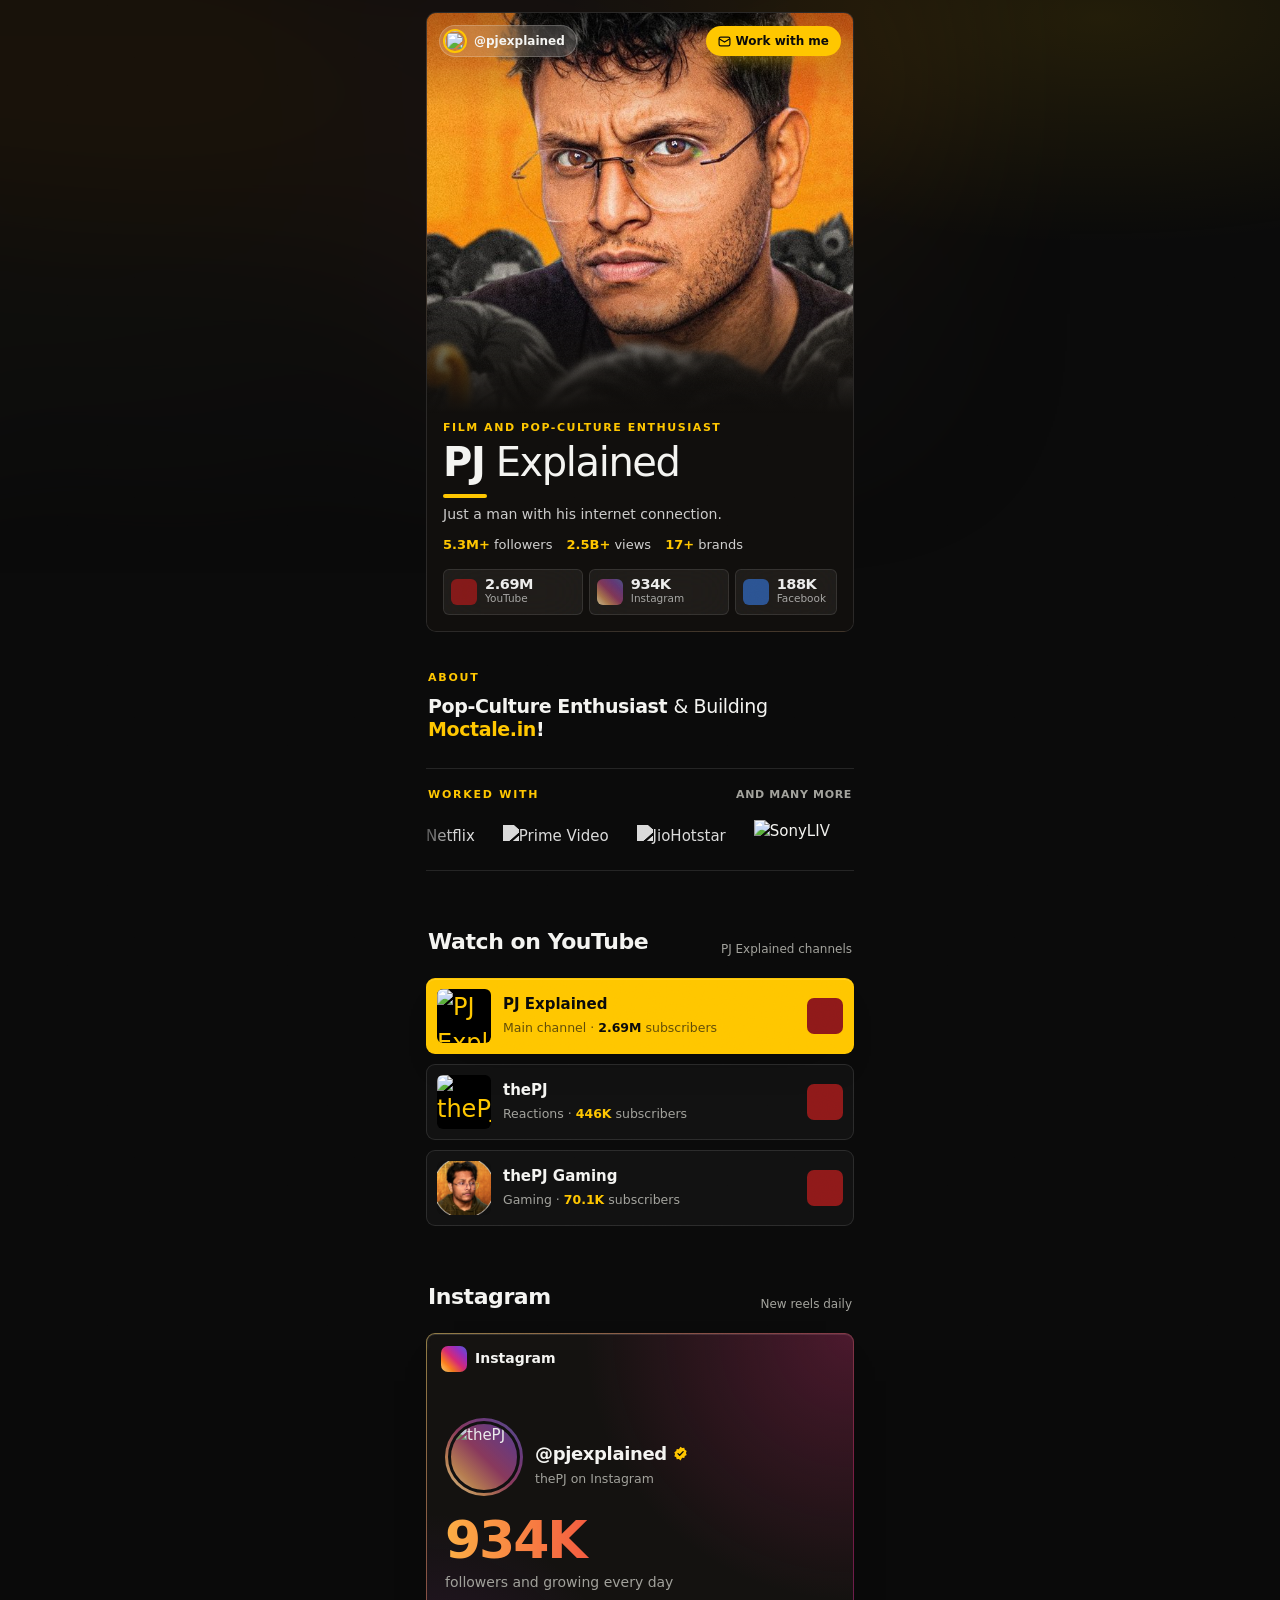
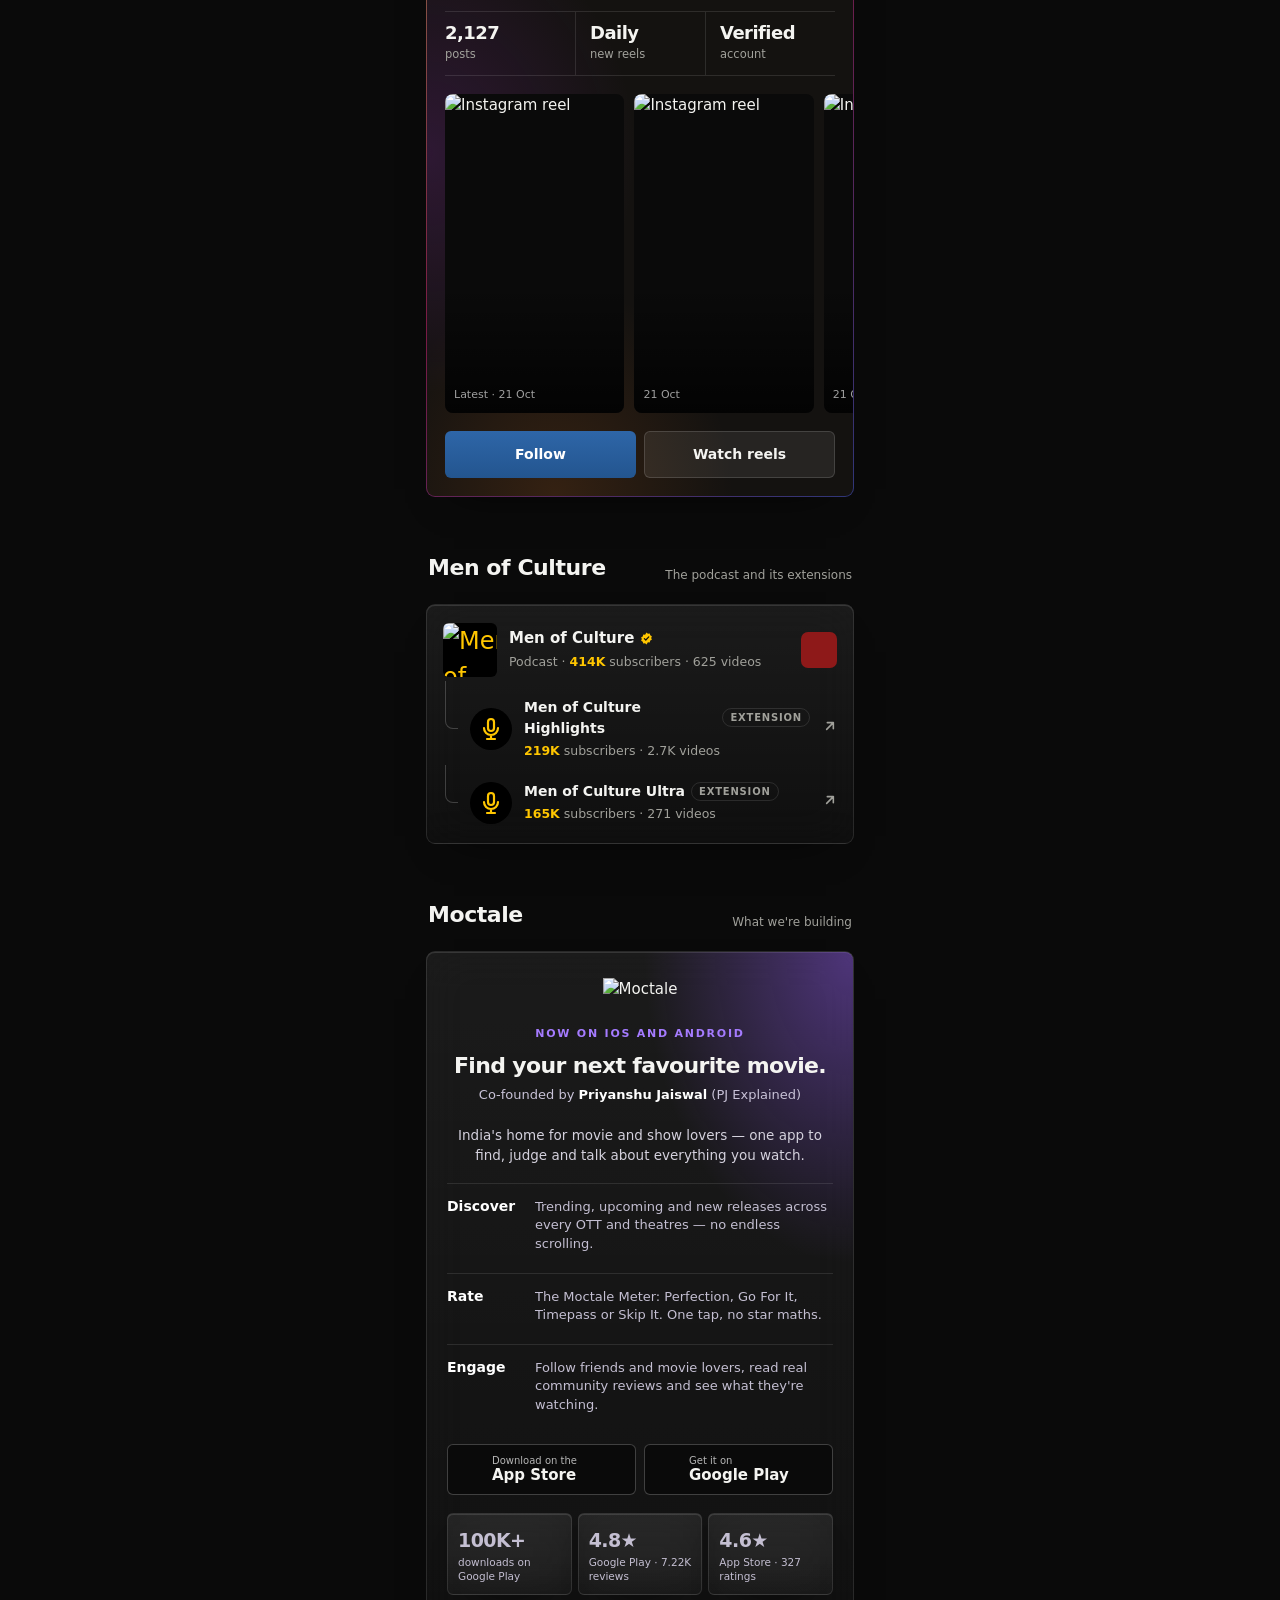
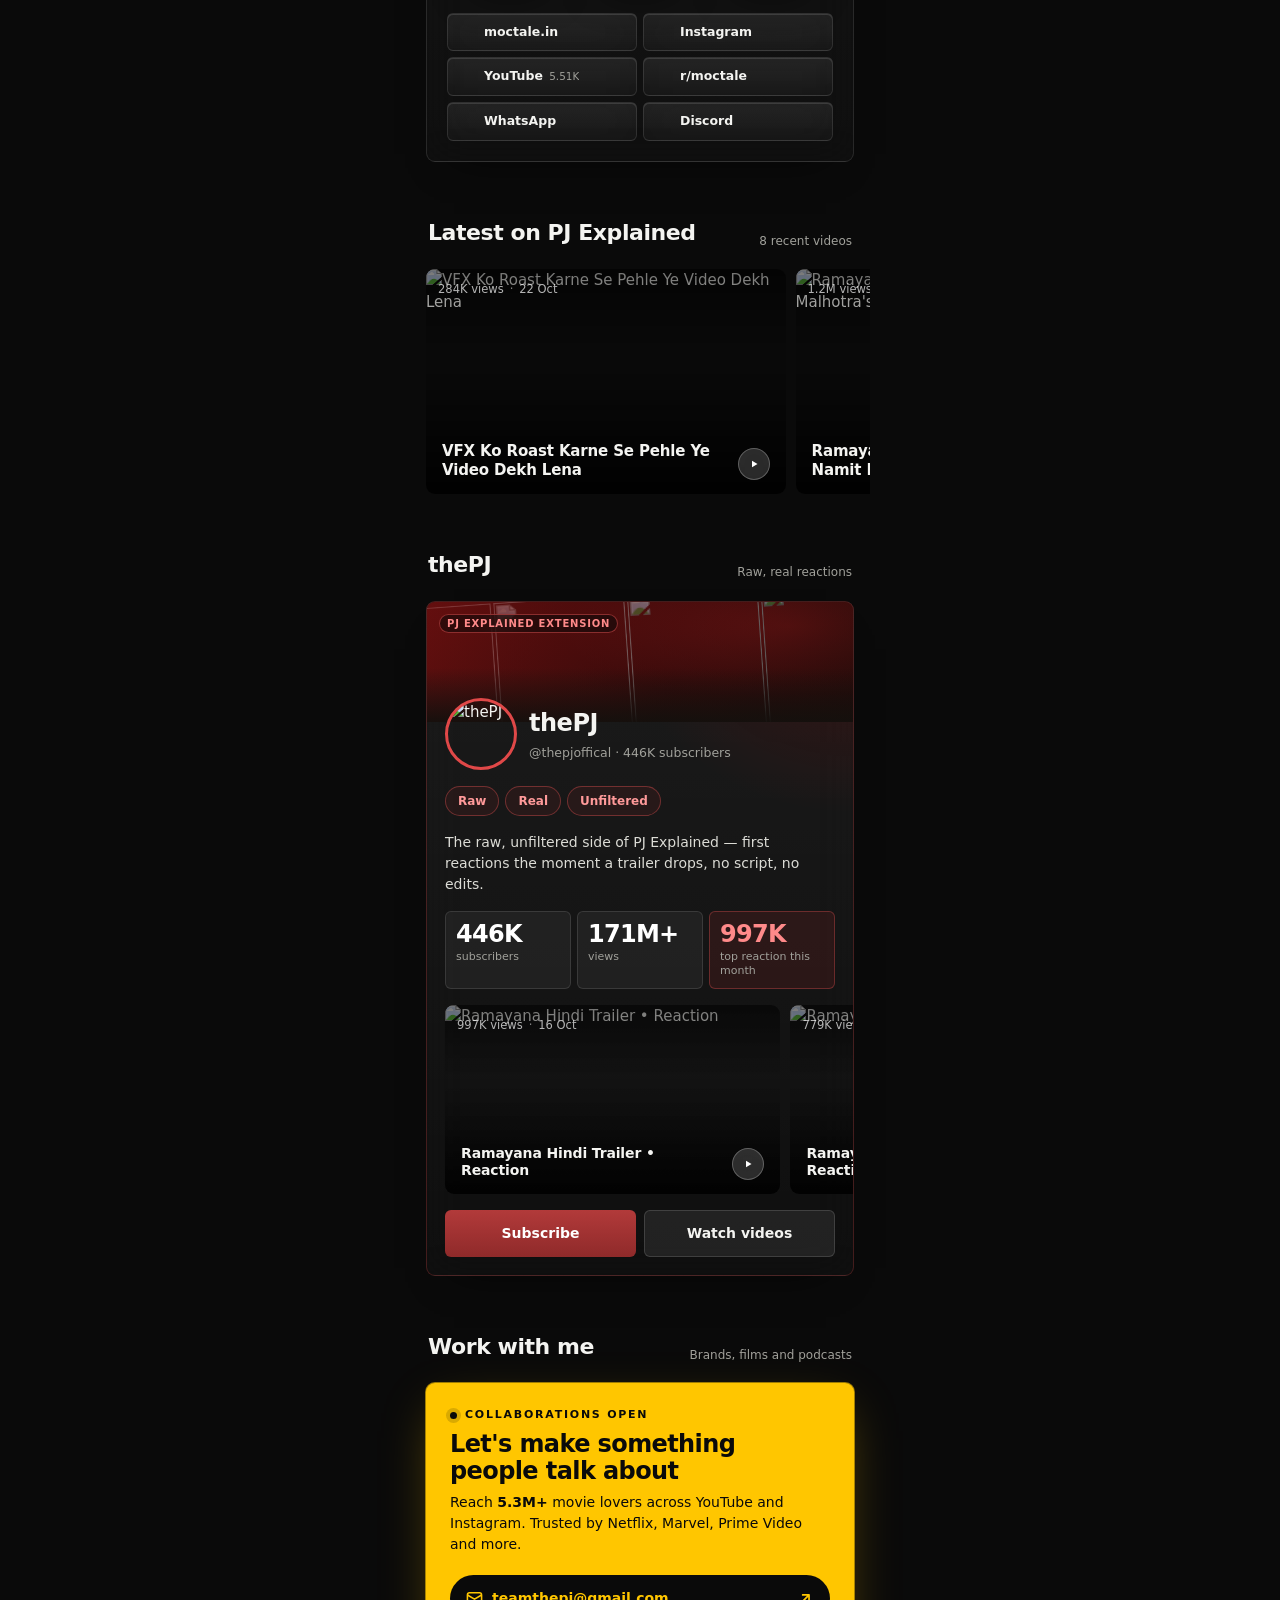
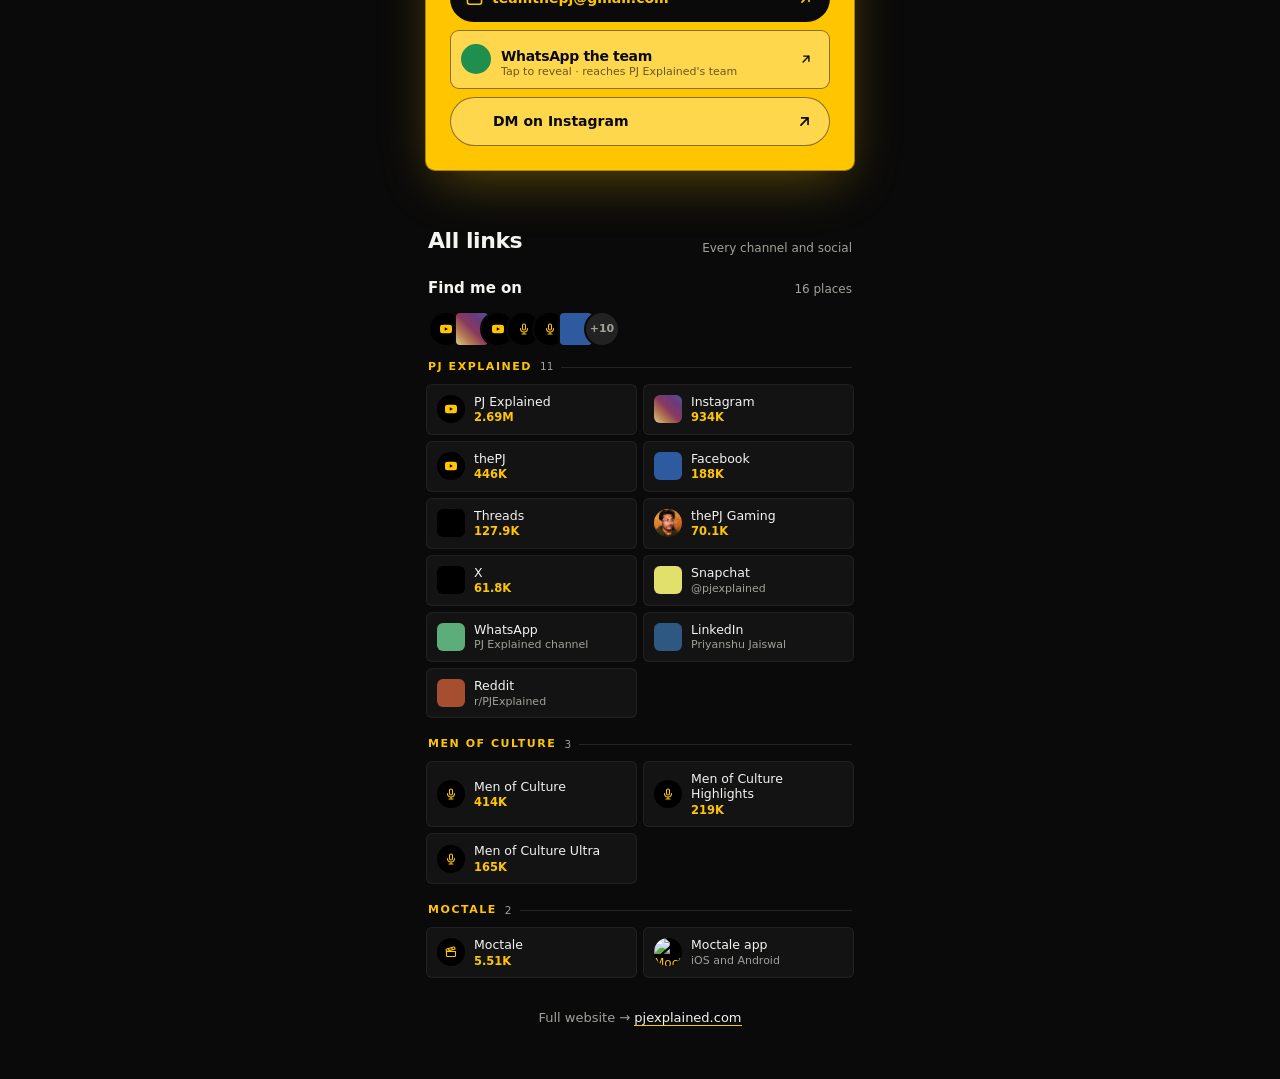
==== commit 5ab2d622: "Add All links to the home page and refresh hero, Moctale and /links - Home: All links section at the" ====
--- a/links/index.html
+++ b/links/index.html
@@ -1,639 +1,650 @@
-<!doctype html>
-<html lang="en">
-<head>
-<meta charset="utf-8">
-<meta name="viewport" content="width=device-width, initial-scale=1, viewport-fit=cover">
-<title>PJ Explained · Links</title>
-<meta name="description" content="Every PJ Explained channel, social and Moctale in one place.">
-<meta name="theme-color" content="#0a0a0a">
-<meta name="apple-mobile-web-app-capable" content="yes">
-<meta name="apple-mobile-web-app-status-bar-style" content="black-translucent">
-<meta property="og:title" content="PJ Explained · Links">
-<meta property="og:url" content="https://pjexplained.com/links">
-<link rel="icon" type="image/png" sizes="64x64" href="/assets/favicon-64.png">
-<link rel="icon" type="image/png" sizes="192x192" href="/assets/favicon-192.png">
-<link rel="apple-touch-icon" href="/assets/apple-touch-icon.png">
-<link rel="preconnect" href="https://fonts.cdnfonts.com" crossorigin>
-<link rel="stylesheet" href="../trueno.css">
-<script src="../data.js"></script>
-<script src="../data-live.js"></script>
-<style>
-/* Trueno only: 300 light · 400 regular · 600 semibold · 800 extrabold. Sentence case, no italics. */
-:root { --y: #ffc600; --bg: #0a0a0a; --muted: #a1a19b; --text: #f4f4f1; --m: #a57bff; --stroke: rgba(255,255,255,.11); --r: 12px; --r-sm: 8px; }
-* { box-sizing: border-box; margin: 0; padding: 0; }
-body { background: var(--bg); color: var(--text); font-family: "Trueno", system-ui, sans-serif; font-size: 15px; line-height: 1.5; -webkit-font-smoothing: antialiased; overflow-x: hidden; }
-a { color: inherit; text-decoration: none; }
-img { display: block; width: 100%; height: 100%; object-fit: cover; }
-svg { width: 1em; height: 1em; flex: none; }
-
-.ambient { position: fixed; inset: -10%; z-index: -1; pointer-events: none; overflow: hidden; }
-.ambient img { position: absolute; width: 80%; height: 50%; filter: blur(80px) saturate(1.3); opacity: .22; animation: drift 28s ease-in-out infinite alternate; }
-.ambient img:nth-child(1) { top: 0; left: -10%; }
-.ambient img:nth-child(2) { bottom: 0; right: -10%; animation-delay: -14s; }
-.ambient::after { content: ""; position: absolute; inset: 0; background: radial-gradient(50% 30% at 80% 10%, rgba(255,198,0,.1), transparent 70%), rgba(10,10,10,.6); }
-@keyframes drift { to { transform: translate(6%, 4%) scale(1.1); } }
-body::after { content: ""; position: fixed; inset: -50%; z-index: 100; pointer-events: none; opacity: .05; mix-blend-mode: overlay;
-  background-image: url("data:image/svg+xml,%3Csvg xmlns='http://www.w3.org/2000/svg' width='220' height='220'%3E%3Cfilter id='n'%3E%3CfeTurbulence type='fractalNoise' baseFrequency='.85' numOctaves='3' stitchTiles='stitch'/%3E%3CfeColorMatrix values='0 0 0 0 1 0 0 0 0 1 0 0 0 0 1 0 0 0 1.2 0'/%3E%3C/filter%3E%3Crect width='100%25' height='100%25' filter='url(%23n)'/%3E%3C/svg%3E");
-  animation: grain 1.4s steps(5) infinite; }
-@keyframes grain { 0%{transform:translate(0,0)} 25%{transform:translate(-3%,2%)} 50%{transform:translate(2%,-3%)} 75%{transform:translate(3%,3%)} 100%{transform:translate(0,0)} }
-@media (prefers-reduced-motion: reduce) { .ambient img, body::after, .track { animation: none; } }
-
-.glass { position: relative; background: linear-gradient(180deg, rgba(255,255,255,.07), rgba(255,255,255,.025)); border: 1px solid var(--stroke); backdrop-filter: blur(22px) saturate(160%); -webkit-backdrop-filter: blur(22px) saturate(160%); box-shadow: inset 0 1px 0 rgba(255,255,255,.12), 0 20px 40px -28px rgba(0,0,0,.8); }
-.si { display: block; width: 1em; height: 1em; background: currentColor; -webkit-mask-size: contain; mask-size: contain; -webkit-mask-repeat: no-repeat; mask-repeat: no-repeat; -webkit-mask-position: center; mask-position: center; flex: none; }
-.blogo { width: 40px; height: 40px; border-radius: 8px; display: grid; place-items: center; font-size: 20px; color: #fff; flex: none; }
-.ig-grad { background: linear-gradient(45deg,#feda75,#fa7e1e 25%,#d62976 50%,#962fbf 75%,#4f5bd5); color: #fff; }
-.pill-img { position: relative; isolation: isolate; overflow: hidden; }
-.pill-img::before { content: ""; position: absolute; inset: 0; z-index: -1; background: var(--img) center / cover; filter: grayscale(1) contrast(1.2); mix-blend-mode: multiply; opacity: .35; -webkit-mask-image: linear-gradient(90deg, transparent 15%, #000 85%); mask-image: linear-gradient(90deg, transparent 15%, #000 85%); }
-.label { font-size: 11px; font-weight: 600; letter-spacing: .16em; text-transform: uppercase; color: var(--y); }
-.num { font-weight: 800; letter-spacing: -.03em; line-height: 1; }
-.circle { width: 40px; height: 40px; border-radius: 50%; background: var(--y); color: #0a0a0a; display: grid; place-items: center; font-size: 16px; flex: none; }
-.chev { color: var(--muted); font-size: 16px; flex: none; }
-
-main { width: 100%; max-width: 460px; margin: 0 auto; padding: max(12px, env(safe-area-inset-top)) 12px 32px; display: grid; grid-template-columns: minmax(0, 1fr); gap: 10px; }
-.sec { display: flex; justify-content: space-between; align-items: baseline; padding: 18px 4px 4px; }
-.sec h2 { font-size: 20px; font-weight: 800; letter-spacing: -.02em; }
-.sec span { color: var(--muted); font-size: 12px; }
-
-/* hero */
-.hero { position: relative; overflow: hidden; border-radius: 14px; height: min(66vh, 540px); min-height: 460px; border: 1px solid var(--stroke); }
-.hero > img { position: absolute; inset: 0; }
-.hero::after { content: ""; position: absolute; inset: 0; background: linear-gradient(180deg, rgba(0,0,0,.25) 0%, rgba(0,0,0,0) 25%, rgba(0,0,0,0) 40%, rgba(0,0,0,.9) 100%); pointer-events: none; }
-.hero .over { position: absolute; z-index: 2; }
-.hero .top { top: 14px; left: 14px; right: 14px; display: flex; justify-content: space-between; align-items: center; }
-.hero .igp { display: flex; align-items: center; gap: 8px; padding: 5px 12px 5px 5px; border-radius: 999px; font-size: 13px; font-weight: 600; background: rgba(255,255,255,.14); border: 1px solid rgba(255,255,255,.2); backdrop-filter: blur(14px); -webkit-backdrop-filter: blur(14px); }
-.hero .igp img { width: 28px; height: 28px; border-radius: 50%; border: 2px solid var(--y); }
-.hero .info { left: 16px; right: 16px; bottom: 16px; }
-.hero h1 { font-size: 38px; line-height: 1; font-weight: 800; letter-spacing: -.035em; display: flex; align-items: center; gap: 8px; }
-.hero h1 .tick { color: var(--y); font-size: 22px; display: inline-grid; }
-.hero .tag { color: rgba(255,255,255,.78); font-size: 14px; margin-top: 6px; font-weight: 300; }
-.hero .reach { display: flex; gap: 14px; margin-top: 10px; font-size: 13px; color: rgba(255,255,255,.8); }
-.hero .reach b { color: var(--y); font-weight: 800; }
-.hero .stats { display: grid; grid-template-columns: 1fr 1fr auto; gap: 6px; margin-top: 14px; }
-.hero .stats a { display: flex; align-items: center; gap: 8px; padding: 7px 10px 7px 7px; border-radius: var(--r-sm); min-width: 0; }
-.hero .stats a.glass { background: rgba(255,255,255,.06); box-shadow: none; border-color: rgba(255,255,255,.1); }
-.hero .stats .blogo { width: 26px; height: 26px; border-radius: 6px; font-size: 14px; filter: saturate(.5) brightness(.92); opacity: .9; }
-.hero .stats .num { display: block; font-size: 14.5px; font-weight: 600; color: rgba(255,255,255,.92); }
-.hero .stats small { display: block; font-size: 10.5px; color: rgba(255,255,255,.6); }
-
-/* about + worked with */
-.about { border-radius: var(--r); padding: 14px 16px; }
-.about p { font-size: 18px; line-height: 1.25; font-weight: 800; letter-spacing: -.02em; margin-top: 4px; }
-.about p .soft { font-weight: 300; }
-.about p a { color: var(--y); }
-.trust { border-radius: var(--r); padding: 12px 0 14px; overflow: hidden; }
-.trust .label { padding: 0 16px; display: flex; justify-content: space-between; }
-.trust .label span { color: var(--muted); letter-spacing: .06em; }
-.marquee { margin-top: 12px; overflow: hidden; -webkit-mask-image: linear-gradient(90deg, transparent, #000 10%, #000 90%, transparent); mask-image: linear-gradient(90deg, transparent, #000 10%, #000 90%, transparent); }
-.track { display: flex; align-items: center; gap: 28px; width: max-content; animation: slide 38s linear infinite; }
-@keyframes slide { to { transform: translateX(-50%); } }
-.track img { width: auto; height: 20px; object-fit: contain; }
-.track .tall { height: 30px; }
-.track .mono { filter: brightness(0) invert(1); opacity: .85; }
-.track .word { font-weight: 800; font-size: 14px; letter-spacing: -.01em; text-transform: uppercase; white-space: nowrap; color: rgba(255,255,255,.85); }
-
-/* channel rows */
-.ch { display: flex; align-items: center; gap: 12px; padding: 9px; border-radius: var(--r); }
-.ch .av { width: 54px; height: 54px; border-radius: var(--r-sm); overflow: hidden; flex: none; background: #000; display: grid; place-items: center; color: var(--y); font-size: 24px; }
-.ch .av > * { grid-area: 1 / 1; }
-.ch .txt { flex: 1; min-width: 0; }
-.ch b { display: flex; align-items: center; gap: 6px; font-size: 15px; font-weight: 600; }
-.ch b svg { color: var(--y); font-size: 13px; }
-.ch small { color: var(--muted); font-size: 12.5px; }
-.ch small strong { color: var(--y); font-weight: 800; }
-.ch .yt { width: 36px; height: 36px; border-radius: 7px; background: #ff0000; color: #fff; display: grid; place-items: center; font-size: 18px; flex: none; }
-.ch.main { background: var(--y); color: #0a0a0a; border-color: transparent; }
-.ch.main small { color: rgba(10,10,10,.65); }
-.ch.main small strong { color: #0a0a0a; }
-
-/* men of culture group */
-.group { border-radius: var(--r); padding: 6px; }
-.group .ch { border: 0; background: none; box-shadow: none; backdrop-filter: none; -webkit-backdrop-filter: none; }
-.group .ext { margin-left: 28px; position: relative; padding: 7px 9px; }
-.group .ext::before { content: ""; position: absolute; left: -16px; top: -6px; bottom: 50%; width: 12px; border-left: 1.5px solid rgba(255,255,255,.2); border-bottom: 1.5px solid rgba(255,255,255,.2); border-bottom-left-radius: 8px; }
-.group .ext .av { width: 42px; height: 42px; border-radius: 50%; }
-.group .ext b { font-size: 14px; }
-.group .ext .tagx { font-size: 10px; font-weight: 600; letter-spacing: .08em; text-transform: uppercase; color: var(--muted); border: 1px solid var(--stroke); border-radius: 999px; padding: 1px 7px; }
-
-/* instagram */
-.ig { border-radius: var(--r); padding: 14px; display: grid; gap: 12px; }
-.ig .who { display: flex; align-items: center; gap: 12px; }
-.ig .ring { width: 54px; height: 54px; border-radius: 50%; padding: 3px; flex: none; }
-.ig .ring img { border-radius: 50%; border: 2px solid #0a0a0a; }
-.ig .who .tx { flex: 1; min-width: 0; }
-.ig .who b { display: block; font-size: 16px; font-weight: 600; }
-.ig .who small { font-size: 12.5px; color: var(--muted); }
-.ig .n { font-size: 28px; text-align: right; color: var(--y); }
-.ig .n small { display: block; font-size: 11px; font-weight: 400; letter-spacing: 0; color: var(--muted); margin-top: 3px; }
-.ig .reels { display: grid; grid-auto-flow: column; grid-auto-columns: 31%; gap: 8px; overflow-x: auto; scroll-snap-type: x mandatory; scrollbar-width: none; }
-.ig .reels::-webkit-scrollbar { display: none; }
-.ig .reel { aspect-ratio: 9 / 16; border-radius: var(--r-sm); overflow: hidden; position: relative; scroll-snap-align: start; background: #0a0a0a; }
-.ig .reel span { position: absolute; top: 7px; right: 7px; width: 24px; height: 24px; border-radius: 5px; font-size: 13px; }
-.ig .follow { display: flex; justify-content: space-between; align-items: center; gap: 10px; border-radius: 999px; padding: 7px 16px 7px 7px; font-weight: 600; font-size: 14px; background: rgba(255,255,255,.06); border: 1px solid rgba(255,255,255,.12); }
-.ig .follow > span { display: flex; align-items: center; gap: 10px; }
-.ig .follow .blogo { width: 30px; height: 30px; border-radius: 50%; font-size: 15px; }
-.ig .follow svg { color: var(--muted); }
-
-/* moctale */
-.moc { border-radius: var(--r); padding: 16px; display: grid; gap: 14px; overflow: hidden; }
-.moc::before { content: ""; position: absolute; inset: 0; pointer-events: none; background: radial-gradient(70% 55% at 100% 0%, rgba(150,90,255,.42), transparent 70%); }
-.moc > * { position: relative; }
-.moc .mtop { display: flex; justify-content: space-between; align-items: center; flex-wrap: wrap; gap: 8px 12px; }
-.moc .mtop .label { white-space: nowrap; }
-.moc .mlogo { height: 26px; width: auto; }
-.moc .label { color: var(--m); }
-.moc h3 { font-size: 26px; line-height: 1.05; font-weight: 800; letter-spacing: -.03em; }
-.moc h3 span { color: var(--m); }
-.moc .what { font-size: 13.5px; color: #d4d1dd; }
-.feat { display: grid; gap: 8px; }
-.feat div { display: grid; grid-template-columns: 78px 1fr; gap: 10px; align-items: baseline; padding: 10px 0; border-top: 1px solid rgba(255,255,255,.1); }
-.feat b { font-size: 14px; font-weight: 800; color: #fff; }
-.feat span { font-size: 13px; color: #c4bfd2; line-height: 1.4; }
-.stores { display: grid; grid-template-columns: 1fr 1fr; gap: 8px; }
-.store { display: flex; align-items: center; gap: 10px; padding: 10px 12px; border-radius: var(--r-sm); background: #0a0a0a; border: 1px solid rgba(255,255,255,.22); }
-.store .si { font-size: 24px; }
-.store small { display: block; font-size: 10px; color: #b5b5b5; line-height: 1.1; }
-.store b { display: block; font-size: 16px; font-weight: 600; line-height: 1.2; }
-.mstats { display: grid; grid-template-columns: repeat(3, 1fr); gap: 6px; }
-.mstats div { border-radius: var(--r-sm); padding: 10px; }
-.mstats .num { display: block; font-size: 19px; }
-.mstats span { display: block; margin-top: 4px; font-size: 10.5px; color: #c4bfd2; line-height: 1.3; }
-.mlinks { display: flex; flex-wrap: wrap; gap: 6px; }
-.mlinks a { display: flex; align-items: center; gap: 6px; padding: 6px 11px 6px 8px; border-radius: 999px; font-size: 12px; font-weight: 600; }
-.mlinks .si { font-size: 14px; }
-
-/* latest */
-.slider { display: grid; grid-auto-flow: column; grid-auto-columns: 84%; gap: 10px; overflow-x: auto; scroll-snap-type: x mandatory; scrollbar-width: none; margin: 0 -12px; padding: 0 12px; scroll-padding: 0 12px; }
-.slider::-webkit-scrollbar { display: none; }
-.slider .vid { scroll-snap-align: start; }
-.tpj .slider { margin: 0 -14px; padding: 0 14px; scroll-padding: 0 14px; grid-auto-columns: 80%; }
-.tpj .slider .vid { aspect-ratio: 16 / 9; }
-.tpj .slider .vid h3 { font-size: 15px; }
-.tpj { border-radius: var(--r); padding: 14px; display: grid; gap: 12px; overflow: hidden; }
-.tpj::before { content: ""; position: absolute; inset: 0; pointer-events: none; background: radial-gradient(70% 50% at 100% 0%, rgba(255,198,0,.16), transparent 70%); }
-.tpj > * { position: relative; }
-.tpj-head { display: flex; align-items: center; gap: 12px; }
-.tpj-head .av { width: 50px; height: 50px; border-radius: 50%; overflow: hidden; flex: none; border: 2px solid var(--y); }
-.tpj-head b { display: flex; align-items: center; gap: 8px; flex-wrap: wrap; font-size: 17px; font-weight: 800; letter-spacing: -.02em; }
-.tpj-head small { color: var(--muted); font-size: 12.5px; }
-.tagx { font-size: 10px; font-weight: 600; letter-spacing: .08em; text-transform: uppercase; color: var(--muted); border: 1px solid var(--stroke); border-radius: 999px; padding: 1px 7px; }
-.tpj-blurb { font-size: 14px; font-weight: 300; color: #dcdcd6; }
-.tpj-stats { display: grid; grid-template-columns: repeat(3, 1fr); gap: 6px; }
-.tpj-stats div { padding: 10px; border-radius: var(--r-sm); background: rgba(255,255,255,.05); border: 1px solid var(--stroke); }
-.tpj-stats .num { display: block; font-size: 20px; color: var(--y); }
-.tpj-stats span:last-child { display: block; margin-top: 4px; font-size: 11px; color: var(--muted); line-height: 1.3; }
-.tpj-sub { display: flex; justify-content: space-between; align-items: center; padding: 7px 16px 7px 7px; border-radius: 999px; background: rgba(255,255,255,.06); border: 1px solid rgba(255,255,255,.12); color: var(--text); font-weight: 600; font-size: 14px; }
-.tpj-sub > span { display: flex; align-items: center; gap: 10px; }
-.tpj-sub .blogo { width: 30px; height: 30px; border-radius: 50%; font-size: 15px; background: #ff0000; }
-.tpj-sub svg { color: var(--muted); }
-.vid { position: relative; overflow: hidden; display: block; aspect-ratio: 16 / 10; border-radius: var(--r); }
-.vid::after { content: ""; position: absolute; inset: 0; background: linear-gradient(180deg, rgba(0,0,0,0) 40%, rgba(0,0,0,.88) 100%); }
-.vid .over { position: absolute; z-index: 2; }
-.vid .top { top: 12px; left: 12px; display: flex; gap: 6px; }
-.vid .top span { padding: 5px 10px; border-radius: 999px; font-size: 12px; font-weight: 600; background: rgba(255,255,255,.14); border: 1px solid rgba(255,255,255,.2); backdrop-filter: blur(14px); -webkit-backdrop-filter: blur(14px); }
-.vid .info { left: 16px; right: 16px; bottom: 14px; display: flex; align-items: flex-end; justify-content: space-between; gap: 12px; }
-.vid h3 { font-size: 18px; line-height: 1.2; font-weight: 800; letter-spacing: -.02em; }
-
-/* socials */
-.grid { display: grid; grid-template-columns: repeat(2, minmax(0, 1fr)); gap: 8px; }
-.soc { border-radius: var(--r); padding: 10px; display: flex; align-items: center; gap: 10px; min-width: 0; }
-.soc .tx { min-width: 0; }
-.soc b { display: block; font-size: 14px; font-weight: 600; }
-.soc small { color: var(--muted); font-size: 12px; display: block; white-space: nowrap; overflow: hidden; text-overflow: ellipsis; }
-.soc small strong { color: var(--y); font-weight: 800; }
-
-.collab { border-radius: var(--r); padding: 20px; background: var(--y); color: #0a0a0a; box-shadow: 0 0 0 1px rgba(255,198,0,.6), 0 18px 50px -12px rgba(255,198,0,.35); }
-.collab::before { opacity: .45; }
-.collab .label { color: #0a0a0a; display: flex; align-items: center; gap: 8px; }
-.collab .label::before { content: ""; width: 7px; height: 7px; border-radius: 50%; background: #0a0a0a; box-shadow: 0 0 0 4px rgba(10,10,10,.15); }
-.collab b { display: block; font-size: 24px; font-weight: 800; letter-spacing: -.025em; line-height: 1.1; margin-top: 8px; }
-.collab .sub { font-size: 14px; margin-top: 8px; max-width: 360px; }
-.collab .sub strong { font-weight: 800; }
-.cbtns { display: grid; gap: 8px; margin-top: 16px; }
-.cbtns a { display: flex; align-items: center; justify-content: space-between; gap: 10px; padding: 13px 16px; border-radius: 999px; font-size: 14px; font-weight: 600; }
-.cbtns a span { display: flex; align-items: center; gap: 9px; min-width: 0; overflow: hidden; text-overflow: ellipsis; }
-.cbtns a .si, .cbtns a svg { font-size: 17px; }
-.cbtns .primary { background: #0a0a0a; color: var(--y); }
-.cbtns .secondary { border: 1px solid rgba(10,10,10,.5); background: rgba(255,255,255,.3); }
-#work { scroll-margin-top: 12px; }
-.hero .workbtn { display: flex; align-items: center; gap: 6px; padding: 8px 14px; border-radius: 999px; font-size: 13px; font-weight: 600; background: var(--y); color: #0a0a0a; box-shadow: 0 6px 20px -6px rgba(255,198,0,.6); }
-.hero .workbtn svg { font-size: 14px; }
-.soc .av { width: 40px; height: 40px; border-radius: 8px; overflow: hidden; flex: none; position: relative; background: #000; display: grid; place-items: center; color: var(--y); font-size: 20px; }
-.soc .av > * { grid-area: 1 / 1; }
-.soc .av .yb { position: absolute; right: -1px; bottom: -1px; width: 16px; height: 16px; border-radius: 5px; background: #ff0000; color: #fff; display: grid; place-items: center; font-size: 9px; }
-html { scroll-behavior: smooth; }
-/* brand colours, toned down so they sit quietly in the dark glass */
-.blogo, .ch .yt, .soc .av .yb, .ig .ring { filter: saturate(.5) brightness(.92); }
-.ig .reel span { opacity: .85; }
-
-/* instagram, bigger */
-.ig { padding: 0 14px 14px; gap: 14px; overflow: hidden; }
-.ig::before { content: ""; position: absolute; inset: 0; pointer-events: none; background: radial-gradient(80% 45% at 100% 0%, rgba(214,41,118,.16), transparent 70%), radial-gradient(60% 40% at 0% 60%, rgba(150,47,191,.1), transparent 70%); }
-.ig > * { position: relative; }
-.ig-banner { height: 110px; margin: 0 -14px; overflow: hidden; -webkit-mask-image: linear-gradient(180deg, #000 30%, transparent 100%); mask-image: linear-gradient(180deg, #000 30%, transparent 100%); }
-.ig-banner img { filter: blur(2px) saturate(.6) brightness(.6); transform: scale(1.1); object-position: 50% 30%; }
-.ig .who { margin-top: -44px; align-items: flex-end; }
-.ig .ring { width: 78px; height: 78px; padding: 3px; }
-.ig .ring img { border: 3px solid #121212; }
-.ig .who b { display: flex; align-items: center; gap: 6px; font-size: 18px; font-weight: 800; letter-spacing: -.02em; }
-.ig .who .tick { color: var(--y); font-size: 15px; display: inline-grid; }
-.ig .who .tx { padding-bottom: 6px; }
-.ig-big .num { display: block; font-size: 52px; color: var(--y); letter-spacing: -.04em; }
-.ig-big span:last-child { display: block; margin-top: 6px; font-size: 14px; color: var(--muted); font-weight: 300; }
-.ig-stats { display: grid; grid-template-columns: repeat(3, 1fr); border-top: 1px solid var(--stroke); border-bottom: 1px solid var(--stroke); }
-.ig-stats div { padding: 12px 0; }
-.ig-stats div + div { padding-left: 14px; border-left: 1px solid var(--stroke); }
-.ig-stats .num { display: block; font-size: 18px; }
-.ig-stats span:last-child { display: block; margin-top: 4px; font-size: 11.5px; color: var(--muted); }
-.ig .reels { grid-auto-columns: 46%; gap: 10px; margin: 0 -14px; padding: 0 14px; scroll-padding: 0 14px; }
-.ig .reel { border-radius: 8px; }
-.ig .reel::after { content: ""; position: absolute; inset: 0; background: linear-gradient(180deg, rgba(0,0,0,0) 60%, rgba(0,0,0,.7)); }
-.ig .reel em { position: absolute; z-index: 2; left: 9px; bottom: 9px; font-style: normal; font-size: 11.5px; font-weight: 600; padding: 4px 9px; border-radius: 999px; background: rgba(255,255,255,.14); border: 1px solid rgba(255,255,255,.2); backdrop-filter: blur(12px); -webkit-backdrop-filter: blur(12px); }
-.ig .reel span { z-index: 2; }
-.ig .follow { padding: 9px 18px 9px 9px; font-size: 15px; }
-.ig .follow .blogo { width: 34px; height: 34px; font-size: 17px; }
-
-/* thePJ, stronger */
-.tpj { padding: 0 14px 14px; }
-.tpj-banner { position: relative; height: 150px; margin: 0 -14px; overflow: hidden; }
-.tpj-banner img { object-position: 50% 30%; }
-.tpj-banner::after { content: ""; position: absolute; inset: 0; background: linear-gradient(180deg, rgba(10,10,10,.1) 0%, rgba(18,16,12,.95) 100%); }
-.tpj-banner .tagx { position: absolute; z-index: 2; top: 12px; left: 12px; background: rgba(10,10,10,.55); border-color: rgba(255,198,0,.4); color: var(--y); backdrop-filter: blur(10px); -webkit-backdrop-filter: blur(10px); }
-.tpj-head { margin-top: -40px; align-items: flex-end; }
-.tpj-head .av { width: 72px; height: 72px; border-width: 3px; }
-.tpj-head > div { padding-bottom: 6px; }
-.tpj-head b { font-size: 24px; }
-.tpj-words { display: flex; gap: 6px; }
-.tpj-words span { font-size: 12px; font-weight: 600; padding: 5px 12px; border-radius: 999px; border: 1px solid rgba(255,198,0,.35); color: var(--y); background: rgba(255,198,0,.06); }
-.tpj-stats .num { font-size: 24px; }
-.tpj-stats div:last-child { background: rgba(255,198,0,.1); border-color: rgba(255,198,0,.3); }
-.tpj .slider { grid-auto-columns: 86%; }
-.tpj .slider .vid h3 { font-size: 16px; }
-
-/* ---------- clean pass: more air, fewer boxes ---------- */
-main { gap: 14px; padding-left: 16px; padding-right: 16px; padding-bottom: 48px; }
-.slider, .ig .reels { margin: 0 -16px; padding: 0 16px; scroll-padding: 0 16px; }
-body::after { opacity: .035; }
-.ambient img { opacity: .15; }
-.sec { padding: 40px 2px 6px; gap: 14px; align-items: flex-end; }
-.sec h2 { font-size: 22px; white-space: nowrap; }
-.sec span { text-align: right; line-height: 1.35; }
-
-/* about + worked with: hairlines instead of boxes */
-.about, .trust { background: none; border: 0; box-shadow: none; backdrop-filter: none; -webkit-backdrop-filter: none; border-radius: 0; }
-.about { padding: 24px 2px 4px; }
-.about p { font-size: 19px; margin-top: 8px; }
-.trust { padding: 18px 0 20px; border-top: 1px solid var(--stroke); border-bottom: 1px solid var(--stroke); margin-top: 8px; }
-.trust .label { padding: 0 2px; }
-.marquee { margin-top: 16px; margin-left: -16px; margin-right: -16px; }
-
-/* channel rows: quiet list, main channel stays highlighted */
-[data-yt] { gap: 10px !important; }
-.ch { padding: 10px; }
-.ch.glass:not(.main) { background: rgba(255,255,255,.03); box-shadow: none; backdrop-filter: none; -webkit-backdrop-filter: none; }
-.group { padding: 8px 6px; }
-.group .ext { padding: 10px 9px; }
-
-/* cards: roomier insides */
-.ig { padding: 0 18px 18px; gap: 18px; }
-.ig-banner { margin: 0 -18px; }
-.ig .reels { margin: 0 -18px; padding: 0 18px; scroll-padding: 0 18px; }
-.moc { padding: 20px; gap: 18px; }
-.feat div { padding: 12px 0; }
-.tpj { padding: 0 18px 18px; gap: 16px; }
-.tpj-banner { margin: 0 -18px; }
-.tpj .slider { margin: 0 -18px; padding: 0 18px; scroll-padding: 0 18px; }
-.collab { padding: 24px; }
-.cbtns { margin-top: 20px; }
-
-/* all links: lighter tiles, more gap */
-.grid { gap: 10px; }
-.soc.glass { background: rgba(255,255,255,.03); box-shadow: none; backdrop-filter: none; -webkit-backdrop-filter: none; padding: 12px; }
-.site { padding-top: 32px; }
-.site { text-align: center; color: var(--muted); font-size: 13px; padding: 16px 0 4px; }
-.site a { color: var(--text); border-bottom: 1px solid var(--y); }
-
-/* ---------- round 2 ---------- */
-/* hero: a touch taller */
-.hero { height: min(72vh, 600px); min-height: 500px; }
-
-/* shared two-button row (Instagram + thePJ) */
-.btn2 { display: grid; grid-template-columns: 1fr 1fr; gap: 8px; }
-.btn2 a { display: grid; place-items: center; padding: 12px; border-radius: 10px; font-size: 14px; font-weight: 600; }
-.btn2 .b1.ig { background: linear-gradient(180deg, #2e66a8, #23558f); color: #fff; }
-.btn2 .b1.yt { background: linear-gradient(180deg, #b23a3a, #8f2a2a); color: #fff; }
-.btn2 .b2 { background: rgba(255,255,255,.08); border: 1px solid rgba(255,255,255,.14); }
-
-/* instagram: stronger identity */
-.ig { border: 1px solid transparent; background: linear-gradient(#141210, #141210) padding-box, linear-gradient(135deg, rgba(254,218,117,.55), rgba(214,41,118,.55), rgba(79,91,213,.55)) border-box; }
-.ig::before { background: radial-gradient(90% 50% at 100% 0%, rgba(214,41,118,.28), transparent 70%), radial-gradient(70% 45% at 0% 55%, rgba(150,47,191,.2), transparent 70%), radial-gradient(60% 40% at 30% 100%, rgba(250,126,30,.14), transparent 70%); }
-.ig-banner { position: relative; }
-.igtag { position: absolute; z-index: 2; top: 12px; left: 14px; display: flex; align-items: center; gap: 8px; font-size: 14px; font-weight: 700; }
-.igtag .blogo { width: 26px; height: 26px; border-radius: 7px; font-size: 14px; filter: none; }
-.ig-big .num { background: linear-gradient(90deg, #fcaf45, #f56040 35%, #e1306c 65%, #c13584); -webkit-background-clip: text; background-clip: text; color: transparent; }
-.ig .reel span { display: none; }
-.ig .reel em { background: none; border: 0; backdrop-filter: none; -webkit-backdrop-filter: none; padding: 0; font-size: 11px; font-weight: 400; color: rgba(255,255,255,.62); }
-
-/* moctale: logo leads, centred */
-.moc .mhead { text-align: center; display: grid; justify-items: center; gap: 8px; padding: 6px 0 2px; }
-.moc .mhead .mlogo { height: 40px; }
-.moc .mhead h3 { font-size: 22px; margin-top: 4px; }
-.moc .cofound { font-size: 13px; color: #c9c3d8; }
-.moc .cofound b { color: #fff; font-weight: 600; }
-.moc .what { text-align: center; }
-.mlinks { display: grid; grid-template-columns: repeat(2, minmax(0, 1fr)); gap: 6px; }
-.mlinks a { padding: 9px 10px; border-radius: 8px; gap: 8px; font-size: 12.5px; min-width: 0; }
-.mlinks .mi { width: 18px; height: 18px; display: grid; place-items: center; flex: none; }
-.mlinks .mi .si, .mlinks .mi img { width: 15px; height: 15px; font-size: 15px; border-radius: 4px; }
-.mlinks .mt { white-space: nowrap; overflow: hidden; text-overflow: ellipsis; }
-.mlinks small { color: var(--muted); font-weight: 400; margin-left: 2px; }
-
-/* video sliders: quieter */
-.vid::before { content: ""; position: absolute; z-index: 1; left: 0; right: 0; top: 0; height: 40%; background: linear-gradient(180deg, rgba(0,0,0,.55), rgba(0,0,0,0)); pointer-events: none; }
-.vid .top { gap: 0; }
-.vid .top span { background: none; border: 0; backdrop-filter: none; -webkit-backdrop-filter: none; padding: 0; font-size: 11.5px; font-weight: 500; color: rgba(255,255,255,.7); }
-.vid .top span + span::before { content: "·"; margin: 0 6px; opacity: .7; }
-.vid h3 { font-size: 15px; font-weight: 600; letter-spacing: -.01em; line-height: 1.25; }
-.tpj .slider .vid h3 { font-size: 14px; }
-.vid .circle { width: 32px; height: 32px; font-size: 12px; background: rgba(255,255,255,.16); color: #fff; border: 1px solid rgba(255,255,255,.25); backdrop-filter: blur(10px); -webkit-backdrop-filter: blur(10px); }
-
-/* hero, round 3: smaller face, thumbnail text cropped off to the left, a bit taller */
-.hero { height: min(78vh, 640px); min-height: 560px; background: radial-gradient(90% 60% at 80% 20%, rgba(255,140,40,.22), transparent 70%), #100e0c; }
-.hero { height: min(76vh, 620px); }
-/* full, sharp photo (thumbnail text removed); face kept centred, bottom fades into the card */
-.hero > img { inset: 0 0 auto 0; width: 100%; height: 400px; object-fit: cover; object-position: 84% 0 !important;
-  -webkit-mask-image: linear-gradient(180deg, #000 68%, transparent 100%); mask-image: linear-gradient(180deg, #000 68%, transparent 100%); }
-.hero::after { background: linear-gradient(180deg, rgba(0,0,0,.28) 0%, rgba(0,0,0,0) 16%, rgba(0,0,0,0) 48%, rgba(16,14,12,.95) 80%); }
-/* thinner top bar */
-.hero .top { top: 12px; left: 12px; right: 12px; }
-.hero .igp { padding: 3px 11px 3px 3px; font-size: 12px; gap: 7px; }
-.hero .igp img { width: 24px; height: 24px; }
-.hero .workbtn { padding: 6px 12px; font-size: 12px; gap: 5px; }
-.hero .workbtn svg { font-size: 13px; }
-
-/* thePJ banner: a strip of its latest reactions, tinted red */
-.tpj-collage { position: absolute; inset: 0; display: grid; grid-template-columns: repeat(4, 1fr); gap: 2px; transform: rotate(-4deg) scale(1.25); transform-origin: 60% 40%; filter: saturate(.8) brightness(.75); }
-.tpj-collage img { height: 100%; }
-.tpj-banner { background: #160f0d; z-index: 0; isolation: isolate; }
-.tpj-head { z-index: 2; }
-.tpj-banner::before { content: ""; position: absolute; inset: 0; z-index: 1; background: linear-gradient(120deg, rgba(120,15,15,.75), rgba(40,8,8,.35) 60%, rgba(20,10,8,.6)); }
-.tpj-banner::after { z-index: 1; }
-.tpj-banner .ytmark { z-index: 1; color: rgba(255,255,255,.14); right: 14px; top: 18px; font-size: 64px; }
-
-/* work with me: tap-to-reveal WhatsApp */
-.cbtns .wa { width: 100%; border-radius: 16px; padding: 10px 16px 10px 10px; font-family: inherit; color: #0a0a0a; cursor: pointer; text-align: left; font-size: 14px; font-weight: 600; display: flex; align-items: center; justify-content: space-between; gap: 10px; }
-.cbtns .wa > span { display: flex; align-items: center; gap: 10px; min-width: 0; }
-.cbtns .wa .wai { width: 30px; height: 30px; border-radius: 50%; background: #1f8f4e; color: #fff; display: grid; place-items: center; flex: none; }
-.cbtns .wa .wai .si { font-size: 16px; }
-.cbtns .wa .wat { display: block; min-width: 0; }
-.cbtns .wa b { display: block; font-size: 14px; font-weight: 600; }
-.cbtns .wa small { display: block; font-size: 11px; font-weight: 400; color: rgba(10,10,10,.62); white-space: normal; }
-
-/* all links: overlapping stack + compact two-column list, nothing hidden */
-.alllinks { display: grid; gap: 12px; }
-.al-head { display: flex; justify-content: space-between; align-items: baseline; padding: 0 2px; }
-.al-head b { font-size: 15px; font-weight: 600; }
-.al-head span { font-size: 12px; color: var(--muted); }
-.al-stack { display: flex; padding-left: 2px; }
-.al-stack .ai { width: 36px; height: 36px; border-radius: 50%; border: 2px solid var(--bg); margin-left: -10px; }
-.al-stack .ai:first-child { margin-left: 0; }
-.al-stack .ai .yb { display: none; }
-.al-stack .more { display: grid; place-items: center; background: #222; font-size: 11px; font-weight: 600; color: var(--muted); }
-.al-grid { display: grid; gap: 18px; }
-.al-g { display: grid; grid-template-columns: repeat(2, minmax(0, 1fr)); gap: 6px; }
-.al-gt { display: flex; align-items: center; gap: 8px; margin: 0 2px 8px; font-size: 11px; font-weight: 600; letter-spacing: .14em; text-transform: uppercase; color: var(--y); }
-.al-gt span { font-size: 10.5px; letter-spacing: 0; color: var(--muted); font-weight: 500; }
-.al-gt::after { content: ""; flex: 1; height: 1px; background: var(--stroke); }
-.al { display: flex; align-items: center; gap: 9px; padding: 9px 10px; border-radius: 8px; background: rgba(255,255,255,.04); border: 1px solid rgba(255,255,255,.06); min-width: 0; }
-.al:active { transform: scale(.98); }
-.ai { position: relative; width: 24px; height: 24px; flex: none; overflow: hidden; display: grid; place-items: center; }
-.ai > * { grid-area: 1 / 1; }
-.ai.av { border-radius: 50%; background: #000; color: var(--y); font-size: 12px; }
-.ai.sq { border-radius: 6px; font-size: 13px; filter: saturate(.5) brightness(.92); }
-.ai .yb { display: none; }
-.al { align-items: center; padding: 9px 10px; }
-.al .at { display: block; flex: 1; min-width: 0; line-height: 1.25; }
-.al .an { display: block; font-size: 12.5px; font-weight: 500; }
-.al .ac { display: block; font-size: 11.5px; font-weight: 700; color: var(--y); margin-top: 1px; }
-.al .ah { display: block; font-size: 11px; color: var(--muted); margin-top: 1px; white-space: nowrap; overflow: hidden; text-overflow: ellipsis; }
-.ai { width: 28px; height: 28px; }
-
-.store { min-width: 0; padding: 10px; }
-.store b { white-space: nowrap; font-size: 15px; }
-
-/* thePJ: YouTube identity */
-.tpj { border-color: rgba(255,80,80,.22); }
-.tpj::before { background: radial-gradient(80% 45% at 100% 0%, rgba(255,0,0,.16), transparent 70%); }
-.tpj-banner { height: 120px; background: radial-gradient(120% 140% at 85% 20%, #7a1515 0%, #3a0c0c 45%, #160f0d 100%); }
-.tpj-banner::after { background: linear-gradient(180deg, rgba(0,0,0,0) 55%, rgba(20,16,13,.95) 100%); }
-.tpj-banner .ytmark { position: absolute; right: -18px; top: 6px; font-size: 130px; color: rgba(255,60,60,.16); }
-.tpj-banner .ytword { position: absolute; right: 18px; bottom: 26px; z-index: 2; font-size: 13px; font-weight: 600; letter-spacing: .14em; text-transform: uppercase; color: rgba(255,255,255,.4); }
-.tpj-banner .tagx { border-color: rgba(255,90,90,.45); color: #ff8a8a; }
-.tpj-head .av { border-color: #e04848; }
-.tpj-words span { border-color: rgba(255,90,90,.35); color: #ff9a9a; background: rgba(255,60,60,.07); }
-.tpj-stats .num { color: #fff; }
-.tpj-stats div:last-child { background: rgba(255,60,60,.1); border-color: rgba(255,90,90,.3); }
-.tpj-stats div:last-child .num { color: #ff8a8a; }
-</style>
-</head>
-<body>
-<div class="ambient" data-ambient></div>
-<main>
-  <div class="hero">
-    <img data-photo alt="PJ Explained">
-    <div class="over top"><a class="igp" data-ig-pill target="_blank" rel="noopener"></a><a class="workbtn pill-img" href="#work" data-work-top>Work with me</a></div>
-    <div class="over info">
-      <h1>PJ Explained <span class="tick" data-check></span></h1>
-      <div class="tag" data-tagline></div>
-      <div class="reach" data-reach></div>
-      <div class="stats" data-stats></div>
-    </div>
-  </div>
-
-  <div class="about glass"><div class="label">About</div><p>Pop-Culture Enthusiast <span class="soft">&amp; Building</span> <a href="#moctale">Moctale.in</a>!</p></div>
-
-  <div class="trust glass"><div class="label">Worked with <span>and many more</span></div><div class="marquee"><div class="track" data-brands></div></div></div>
-
-  <div class="sec"><h2>Watch on YouTube</h2><span>PJ Explained channels</span></div>
-  <div data-yt style="display:grid;gap:8px"></div>
-
-  <div class="sec"><h2>Instagram</h2><span>New reels daily</span></div>
-  <div class="ig glass" data-ig></div>
-
-  <div class="sec"><h2>Men of Culture</h2><span>The podcast and its extensions</span></div>
-  <div class="group glass" data-moc-group></div>
-
-  <div class="sec" id="moctale"><h2>Moctale</h2><span>What we're building</span></div>
-  <div class="moc glass" data-moc></div>
-
-  <div class="sec"><h2>Latest on PJ Explained</h2><span data-when></span></div>
-  <div class="slider" data-latest></div>
-
-  <div class="sec"><h2>thePJ</h2><span>Raw, real reactions</span></div>
-  <div class="tpj glass" data-thepj></div>
-
-  <div class="sec" id="work"><h2>Work with me</h2><span>Brands, films and podcasts</span></div>
-  <div class="collab pill-img" data-collab>
-    <div class="label">Collaborations open</div>
-    <b>Let's make something people talk about</b>
-    <p class="sub">Reach <strong data-reach-n></strong> movie lovers across YouTube and Instagram. Trusted by Netflix, Marvel, Prime Video and more.</p>
-    <div class="cbtns" data-cbtns></div>
-  </div>
-
-  <div class="sec"><h2>All links</h2><span>Every channel and social</span></div>
-  <div class="alllinks">
-    <div class="al-head"><b>Find me on</b><span data-al-count></span></div>
-    <div class="al-stack" data-al-stack></div>
-    <div class="al-grid" data-socials></div>
-  </div>
-
-  <p class="site">Full website → <a href="../">pjexplained.com</a></p>
-</main>
-
-<script>
-const $ = s => document.querySelector(s);
-const YT = PJ.youtube, IG = PJ.instagram, M = PJ.moctale;
-const social = n => PJ.socials.find(s => s.logo === n);
-const img = (src, alt, extra = "") => `<img src="${esc(src)}" alt="${esc(alt)}" loading="lazy" ${extra}>`;
-const vthumb = v => img(thumb(v.id), v.title, `onerror="${thumbFallback}"`);
-const blank = `target="_blank" rel="noopener"`;
-const tile = s => `<span class="blogo" style="background:${s.bg};color:${s.fg || "#fff"}">${logoMask(s.logo)}</span>`;
-const photo = PJ.linksPhoto || (/^https?:/.test(PJ.photo) ? PJ.photo : "../" + PJ.photo);
-const av = c => `<span class="av">${ICON[c.icon]}${img(c.avatar, c.name, `onerror="this.remove()"`)}</span>`;
-const fb = social("facebook");
-
-// hero
-$("[data-ambient]").innerHTML = img(photo, "") + img(PJ.reels[2].img, "");
-$("[data-photo]").src = photo;
-$(".hero").style.setProperty("--photo", `url("${photo}")`);
-$("[data-photo]").style.objectPosition = PJ.photoPos || "50% 50%";
-$("[data-ig-pill]").href = IG.url;
-$("[data-ig-pill]").innerHTML = `${img(IG.avatar, "")}${esc(IG.handle)}`;
-$("[data-work-top]").insertAdjacentHTML("afterbegin", ICON.mail);
-$("[data-work-top]").style.setProperty("--img", `url("${thumb(PJ.channels[1].cover)}")`);
-$("[data-tagline]").textContent = PJ.tagline;
-$("[data-check]").innerHTML = ICON.check;
-$("[data-reach]").innerHTML = `<span><b>${esc(PJ.totals[2].value)}</b> followers</span><span><b>${esc(PJ.totals[3].value)}</b> views</span><span><b>17+</b> brands</span>`;
-$("[data-stats]").innerHTML = `
-  <a class="glass" href="${esc(YT.url)}" ${blank}>${tile({ logo: "youtube", bg: "#ff0000" })}<span><span class="num">${esc(YT.subs)}</span><small>YouTube</small></span></a>
-  <a class="glass" href="${esc(IG.url)}" ${blank}>${tile(social("instagram"))}<span><span class="num">${esc(IG.followers)}</span><small>Instagram</small></span></a>
-  <a class="glass fb" href="${esc(fb.url)}" ${blank} aria-label="Facebook">${tile(fb)}<span><span class="num">${esc(fb.count)}</span><small>Facebook</small></span></a>`;
-
-// brands strip
-const brandItem = b => b.logo ? `<img src="${esc(b.logo)}" alt="${esc(b.name)}" class="${b.mono ? "mono" : ""} ${b.size === "tall" ? "tall" : ""}">` : `<span class="word">${esc(b.name)}</span>`;
-$("[data-brands]").innerHTML = [...PJ.brands, ...PJ.brands].map(brandItem).join("");
-
-// youtube: PJ family
-$("[data-yt]").innerHTML = PJ.channels.filter(c => c.group === "pj").map((c, i) => `
-  <a class="ch glass${i === 0 ? " main" : ""}" href="${esc(c.url)}" ${blank}>
-    ${c.cover ? `<span class="av">${img(thumb(c.cover), c.name, `style="object-position:${esc(c.coverPos || "50% 50%")}" onerror="${thumbFallback}"`)}</span>` : av(c)}
-    <span class="txt"><b>${esc(c.name)}</b><small>${esc(c.tag)} · <strong>${esc(c.subs)}</strong> subscribers</small></span>
-    <span class="yt">${logoMask("youtube")}</span>
-  </a>`).join("");
-
-// men of culture + its extension channels
-$("[data-moc-group]").innerHTML = PJ.channels.filter(c => c.group === "moc").map(c => `
-  <a class="ch${c.ext ? " ext" : ""}" href="${esc(c.url)}" ${blank}>
-    ${c.ext ? av(c) : `<span class="av">${img(thumb(c.cover), c.name, `style="object-position:${esc(c.coverPos || "50% 50%")}" onerror="${thumbFallback}"`)}</span>`}
-    <span class="txt"><b>${esc(c.name)}${c.verified ? ICON.check : ""}${c.ext ? `<span class="tagx">Extension</span>` : ""}</b><small>${c.ext ? "" : "Podcast · "}<strong>${esc(c.subs)}</strong> subscribers · ${esc(c.videos)} videos</small></span>
-    ${c.ext ? `<span class="chev">${ICON.arrow}</span>` : `<span class="yt">${logoMask("youtube")}</span>`}
-  </a>`).join("");
-
-// instagram
-$("[data-ig]").innerHTML = `
-  <div class="ig-banner">${img(PJ.reels[1].img, "")}<span class="igtag"><span class="blogo ig-grad">${logoMask("instagram")}</span>Instagram</span></div>
-  <div class="who">
-    <span class="ring ig-grad">${img(IG.avatar, IG.name)}</span>
-    <div class="tx"><b>${esc(IG.handle)} <span class="tick">${ICON.check}</span></b><small>${esc(IG.name)} on Instagram</small></div>
-  </div>
-  <div class="ig-big"><span class="num">${esc(IG.followers)}</span><span>followers and growing every day</span></div>
-  <div class="ig-stats">
-    <div><span class="num">${esc(IG.posts)}</span><span>posts</span></div>
-    <div><span class="num">${esc(IG.rhythm)}</span><span>new reels</span></div>
-    <div><span class="num">Verified</span><span>account</span></div>
-  </div>
-  <div class="reels">${PJ.reels.slice(0, 8).map((r, i) => `<a class="reel" href="${esc(r.url)}" ${blank}>${img(r.img, "Instagram reel")}<span class="blogo ig-grad">${logoMask("instagram")}</span><em>${i === 0 ? "Latest · " : ""}${esc(ago(r.date))}</em></a>`).join("")}</div>
-  <div class="btn2"><a class="b1 ig" href="${esc(IG.url)}" ${blank}>Follow</a><a class="b2" href="${esc(IG.url.replace(/\/?$/, "/reels/"))}" ${blank}>Watch reels</a></div>`;
-
-// moctale
-const mocYT = PJ.channels.find(c => c.group === "moctale");
-$("[data-moc]").innerHTML = `
-  <div class="mhead">
-    <img class="mlogo" src="${esc(M.logo)}" alt="Moctale">
-    <span class="label">Now on iOS and Android</span>
-    <h3>${esc(M.tagline)}</h3>
-    <p class="cofound">Co-founded by <b>Priyanshu Jaiswal</b> (PJ Explained)</p>
-  </div>
-  <p class="what">India's home for movie and show lovers — one app to find, judge and talk about everything you watch.</p>
-  <div class="feat">${M.features.map(x => `<div><b>${esc(x.title)}</b><span>${esc(x.text)}</span></div>`).join("")}</div>
-  <div class="stores">
-    <a class="store" href="${esc(M.ios)}" ${blank}>${logoMask("apple")}<span><small>Download on the</small><b>App Store</b></span></a>
-    <a class="store" href="${esc(M.android)}" ${blank}>${logoMask("googleplay")}<span><small>Get it on</small><b>Google Play</b></span></a>
-  </div>
-  <div class="mstats">${M.stats.slice(0, 3).map(s => `<div class="glass"><span class="num">${esc(s.value)}</span><span>${esc(s.label)}</span></div>`).join("")}</div>
-  <div class="mlinks">${M.links.map(l => `<a class="glass" href="${esc(l.url)}" ${blank}><span class="mi">${l.logo ? logoMask(l.logo) : img(M.icon, "")}</span><span class="mt">${esc(l.name)}${l.logo === "youtube" && mocYT ? ` <small>${esc(mocYT.subs)}</small>` : ""}</span></a>`).join("")}</div>`;
-
-// video sliders: PJ Explained, then thePJ
-const slide = v => `
-  <a class="vid" href="${watch(v.id)}" ${blank}>${vthumb(v)}
-    <div class="over top"><span>${esc(v.views)} views</span><span>${esc(ago(v.date))}</span></div>
-    <div class="over info"><h3>${esc(v.title)}</h3><span class="circle">${ICON.play}</span></div>
-  </a>`;
-$("[data-when]").textContent = `${PJ.pjVideos.length} recent videos`;
-$("[data-latest]").innerHTML = PJ.pjVideos.map(slide).join("");
-const T = PJ.thepj, tpj = PJ.channels.find(c => c.handle === T.handle);
-$("[data-thepj]").innerHTML = `
-  <div class="tpj-banner"><div class="tpj-collage">${T.videos.slice(0, 4).map(v => img(thumb(v.id), "", `onerror="${thumbFallback}"`)).join("")}</div><span class="ytmark">${logoMask("youtube")}</span><span class="tagx">PJ Explained extension</span></div>
-  <div class="tpj-head">
-    <span class="av">${img(thumb(tpj.cover), T.name, `style="object-position:${esc(tpj.coverPos || "50% 50%")}" onerror="${thumbFallback}"`)}</span>
-    <div><b>${esc(T.name)}</b><small>${esc(T.handle)} · ${esc(T.stats[0].value)} subscribers</small></div>
-  </div>
-  <div class="tpj-words"><span>Raw</span><span>Real</span><span>Unfiltered</span></div>
-  <p class="tpj-blurb">${esc(T.blurb)}</p>
-  <div class="tpj-stats">${T.stats.map(s => `<div><span class="num">${esc(s.value)}</span><span>${esc(s.label)}</span></div>`).join("")}</div>
-  <div class="slider">${T.videos.map(slide).join("")}</div>
-  <div class="btn2"><a class="b1 yt" href="${esc(T.url.replace(/\/?$/, "?sub_confirmation=1"))}" ${blank}>Subscribe</a><a class="b2" href="${esc(T.url.replace(/\/?$/, "/videos"))}" ${blank}>Watch videos</a></div>`;
-
-// all links: every YouTube channel, every social, and Moctale
-// biggest first, then the ones without a count; everything stays visible
-const toNum = s => { const m = String(s || "").match(/([\d.]+)\s*([KMB])?/i); return m ? +m[1] * ({ K: 1e3, M: 1e6, B: 1e9 }[(m[2] || "").toUpperCase()] || 1) : 0; };
-const allLinks = [
-  ...PJ.channels.map(c => ({ name: c.name, count: c.subs, url: c.url,
-    icon: `<span class="ai av">${ICON[c.icon]}${img(c.avatar, c.name, `onerror="this.remove()"`)}<span class="yb">${logoMask("youtube")}</span></span>` })),
-  ...PJ.socials.map(s => ({ name: s.name, count: s.count, sub: s.handle, url: s.url,
-    icon: `<span class="ai sq" style="background:${s.bg};color:${s.fg || "#fff"}">${logoMask(s.logo)}</span>` })),
-  { name: "Moctale app", sub: "iOS and Android", url: "https://www.moctale.in", icon: `<span class="ai av">${img(M.icon, "Moctale")}</span>` }
-].sort((a, b) => toNum(b.count) - toNum(a.count));
-$("[data-al-count]").textContent = `${allLinks.length} places`;
-$("[data-al-stack]").innerHTML = allLinks.slice(0, 6).map(l => l.icon).join("") + `<span class="ai more">+${allLinks.length - 6}</span>`;
-// grouped: PJ's own channels and socials, then Men of Culture, then Moctale
-const groupOf = l => /men of culture/i.test(l.name) ? "moc" : /moctale/i.test(l.name) ? "moctale" : "pj";
-const alGroups = [["pj", "PJ Explained"], ["moc", "Men of Culture"], ["moctale", "Moctale"]];
-const alRow = l => `
-  <a class="al" href="${esc(l.url)}" ${blank}>${l.icon}<span class="at"><span class="an">${esc(l.name)}</span>${l.count ? `<span class="ac">${esc(l.count)}</span>` : `<span class="ah">${esc(l.sub || "")}</span>`}</span></a>`;
-$("[data-socials]").innerHTML = alGroups.map(([id, title]) => {
-  const items = allLinks.filter(l => groupOf(l) === id);
-  return `<div class="al-group"><div class="al-gt">${esc(title)}<span>${items.length}</span></div><div class="al-g">${items.map(alRow).join("")}</div></div>`;
-}).join("");
-
-// work with me
-$("[data-collab]").style.setProperty("--img", `url("${thumb(PJ.channels[1].cover)}")`);
-$("[data-reach-n]").textContent = PJ.totals[2].value;
-$("[data-cbtns]").innerHTML = (PJ.email ? `<a class="primary" href="mailto:${esc(PJ.email)}"><span>${ICON.mail}${esc(PJ.email)}</span>${ICON.arrow}</a>` : "")
-  + (PJ.teamWhatsApp ? `<button type="button" class="secondary wa" data-wa><span><span class="wai">${logoMask("whatsapp")}</span><span class="wat"><b data-wa-num>WhatsApp the team</b><small data-wa-note>Tap to reveal · reaches PJ Explained's team</small></span></span>${ICON.arrow}</button>` : "")
-  + `<a class="secondary" href="${esc(IG.url)}" ${blank}><span>${logoMask("instagram")}DM on Instagram</span>${ICON.arrow}</a>`;
-
-// team WhatsApp: hidden until tapped, then it becomes a WhatsApp link
-const waBtn = $("[data-wa]");
-if (waBtn) waBtn.addEventListener("click", () => {
-  const d = PJ.teamWhatsApp.split("").reverse().join("");
-  const a = document.createElement("a");
-  a.className = waBtn.className + " open";
-  a.href = `https://wa.me/${d}`; a.target = "_blank"; a.rel = "noopener";
-  a.innerHTML = waBtn.innerHTML;
-  a.querySelector("[data-wa-num]").textContent = `+${d.slice(0, 2)} ${d.slice(2, 7)} ${d.slice(7)}`;
-  a.querySelector("[data-wa-note]").textContent = "Connects you to PJ Explained's team · tap to chat";
-  waBtn.replaceWith(a);
-}, { once: true });
-</script>
-</body>
-</html>
+<!doctype html>
+<html lang="en">
+<head>
+<meta charset="utf-8">
+<meta name="viewport" content="width=device-width, initial-scale=1, viewport-fit=cover">
+<title>PJ Explained · Links</title>
+<meta name="description" content="Every PJ Explained channel, social and Moctale in one place.">
+<meta name="theme-color" content="#0a0a0a">
+<meta name="apple-mobile-web-app-capable" content="yes">
+<meta name="apple-mobile-web-app-status-bar-style" content="black-translucent">
+<meta property="og:title" content="PJ Explained · Links">
+<meta property="og:url" content="https://pjexplained.com/links">
+<link rel="icon" type="image/png" sizes="64x64" href="/assets/favicon-64.png?v=2">
+<link rel="icon" type="image/png" sizes="192x192" href="/assets/favicon-192.png?v=2">
+<link rel="apple-touch-icon" href="/assets/apple-touch-icon.png?v=2">
+<link rel="preconnect" href="https://fonts.cdnfonts.com" crossorigin>
+<link rel="stylesheet" href="../trueno.css">
+<script src="../data.js"></script>
+<script src="../data-live.js"></script>
+<style>
+/* Trueno only: 300 light · 400 regular · 600 semibold · 800 extrabold. Sentence case, no italics. */
+:root { --y: #ffc600; --bg: #0a0a0a; --muted: #a1a19b; --text: #f4f4f1; --m: #a57bff; --stroke: rgba(255,255,255,.11); --r: 12px; --r-sm: 8px; }
+* { box-sizing: border-box; margin: 0; padding: 0; }
+body { background: var(--bg); color: var(--text); font-family: "Trueno", system-ui, sans-serif; font-size: 15px; line-height: 1.5; -webkit-font-smoothing: antialiased; overflow-x: hidden; }
+a { color: inherit; text-decoration: none; }
+img { display: block; width: 100%; height: 100%; object-fit: cover; }
+svg { width: 1em; height: 1em; flex: none; }
+
+.ambient { position: fixed; inset: -10%; z-index: -1; pointer-events: none; overflow: hidden; }
+.ambient img { position: absolute; width: 80%; height: 50%; filter: blur(80px) saturate(1.3); opacity: .22; animation: drift 28s ease-in-out infinite alternate; }
+.ambient img:nth-child(1) { top: 0; left: -10%; }
+.ambient img:nth-child(2) { bottom: 0; right: -10%; animation-delay: -14s; }
+.ambient::after { content: ""; position: absolute; inset: 0; background: radial-gradient(50% 30% at 80% 10%, rgba(255,198,0,.1), transparent 70%), rgba(10,10,10,.6); }
+@keyframes drift { to { transform: translate(6%, 4%) scale(1.1); } }
+body::after { content: ""; position: fixed; inset: -50%; z-index: 100; pointer-events: none; opacity: .05; mix-blend-mode: overlay;
+  background-image: url("data:image/svg+xml,%3Csvg xmlns='http://www.w3.org/2000/svg' width='220' height='220'%3E%3Cfilter id='n'%3E%3CfeTurbulence type='fractalNoise' baseFrequency='.85' numOctaves='3' stitchTiles='stitch'/%3E%3CfeColorMatrix values='0 0 0 0 1 0 0 0 0 1 0 0 0 0 1 0 0 0 1.2 0'/%3E%3C/filter%3E%3Crect width='100%25' height='100%25' filter='url(%23n)'/%3E%3C/svg%3E");
+  animation: grain 1.4s steps(5) infinite; }
+@keyframes grain { 0%{transform:translate(0,0)} 25%{transform:translate(-3%,2%)} 50%{transform:translate(2%,-3%)} 75%{transform:translate(3%,3%)} 100%{transform:translate(0,0)} }
+@media (prefers-reduced-motion: reduce) { .ambient img, body::after, .track { animation: none; } }
+
+.glass { position: relative; background: linear-gradient(180deg, rgba(255,255,255,.07), rgba(255,255,255,.025)); border: 1px solid var(--stroke); backdrop-filter: blur(22px) saturate(160%); -webkit-backdrop-filter: blur(22px) saturate(160%); box-shadow: inset 0 1px 0 rgba(255,255,255,.12), 0 20px 40px -28px rgba(0,0,0,.8); }
+.si { display: block; width: 1em; height: 1em; background: currentColor; -webkit-mask-size: contain; mask-size: contain; -webkit-mask-repeat: no-repeat; mask-repeat: no-repeat; -webkit-mask-position: center; mask-position: center; flex: none; }
+.blogo { width: 40px; height: 40px; border-radius: 8px; display: grid; place-items: center; font-size: 20px; color: #fff; flex: none; }
+.ig-grad { background: linear-gradient(45deg,#feda75,#fa7e1e 25%,#d62976 50%,#962fbf 75%,#4f5bd5); color: #fff; }
+.pill-img { position: relative; isolation: isolate; overflow: hidden; }
+.pill-img::before { content: ""; position: absolute; inset: 0; z-index: -1; background: var(--img) center / cover; filter: grayscale(1) contrast(1.2); mix-blend-mode: multiply; opacity: .35; -webkit-mask-image: linear-gradient(90deg, transparent 15%, #000 85%); mask-image: linear-gradient(90deg, transparent 15%, #000 85%); }
+.label { font-size: 11px; font-weight: 600; letter-spacing: .16em; text-transform: uppercase; color: var(--y); }
+.num { font-weight: 800; letter-spacing: -.03em; line-height: 1; }
+.circle { width: 40px; height: 40px; border-radius: 50%; background: var(--y); color: #0a0a0a; display: grid; place-items: center; font-size: 16px; flex: none; }
+.chev { color: var(--muted); font-size: 16px; flex: none; }
+
+main { width: 100%; max-width: 460px; margin: 0 auto; padding: max(12px, env(safe-area-inset-top)) 12px 32px; display: grid; grid-template-columns: minmax(0, 1fr); gap: 10px; }
+.sec { display: flex; justify-content: space-between; align-items: baseline; padding: 18px 4px 4px; }
+.sec h2 { font-size: 20px; font-weight: 800; letter-spacing: -.02em; }
+.sec span { color: var(--muted); font-size: 12px; }
+
+/* hero */
+.hero { position: relative; overflow: hidden; border-radius: 14px; height: min(66vh, 540px); min-height: 460px; border: 1px solid var(--stroke); }
+.hero > img { position: absolute; inset: 0; }
+.hero::after { content: ""; position: absolute; inset: 0; background: linear-gradient(180deg, rgba(0,0,0,.25) 0%, rgba(0,0,0,0) 25%, rgba(0,0,0,0) 40%, rgba(0,0,0,.9) 100%); pointer-events: none; }
+.hero .over { position: absolute; z-index: 2; }
+.hero .top { top: 14px; left: 14px; right: 14px; display: flex; justify-content: space-between; align-items: center; }
+.hero .igp { display: flex; align-items: center; gap: 8px; padding: 5px 12px 5px 5px; border-radius: 999px; font-size: 13px; font-weight: 600; background: rgba(255,255,255,.14); border: 1px solid rgba(255,255,255,.2); backdrop-filter: blur(14px); -webkit-backdrop-filter: blur(14px); }
+.hero .igp img { width: 28px; height: 28px; border-radius: 50%; border: 2px solid var(--y); }
+.hero .info { left: 16px; right: 16px; bottom: 16px; }
+.hero h1 { font-size: 38px; line-height: 1; font-weight: 800; letter-spacing: -.035em; display: flex; align-items: center; gap: 8px; }
+.hero h1 .tick { color: var(--y); font-size: 22px; display: inline-grid; }
+.hero .tag { color: rgba(255,255,255,.78); font-size: 14px; margin-top: 6px; font-weight: 300; }
+/* wordmark: same as pjexplained.com — small yellow label, bold PJ + light Explained, short yellow bar */
+.hero .eyebrow { font-size: 11px; font-weight: 600; letter-spacing: .14em; text-transform: uppercase; color: var(--y); margin-bottom: 6px; }
+.hero h1.wm { display: block; font-size: 40px; font-weight: 300; letter-spacing: -.035em; line-height: 1; white-space: nowrap; }
+.hero h1.wm b { font-weight: 800; }
+.hero h1.wm::after { content: ""; display: block; width: 44px; height: 4px; border-radius: 2px; background: var(--y); margin: 12px 0 2px; }
+.hero .reach { display: flex; gap: 14px; margin-top: 10px; font-size: 13px; color: rgba(255,255,255,.8); }
+.hero .reach b { color: var(--y); font-weight: 800; }
+.hero .stats { display: grid; grid-template-columns: 1fr 1fr auto; gap: 6px; margin-top: 14px; }
+.hero .stats a { display: flex; align-items: center; gap: 8px; padding: 7px 10px 7px 7px; border-radius: var(--r-sm); min-width: 0; }
+.hero .stats a.glass { background: rgba(255,255,255,.06); box-shadow: none; border-color: rgba(255,255,255,.1); }
+.hero .stats .blogo { width: 26px; height: 26px; border-radius: 6px; font-size: 14px; filter: saturate(.5) brightness(.92); opacity: .9; }
+.hero .stats .num { display: block; font-size: 14.5px; font-weight: 600; color: rgba(255,255,255,.92); }
+.hero .stats small { display: block; font-size: 10.5px; color: rgba(255,255,255,.6); }
+
+/* about + worked with */
+.about { border-radius: var(--r); padding: 14px 16px; }
+.about p { font-size: 18px; line-height: 1.25; font-weight: 800; letter-spacing: -.02em; margin-top: 4px; }
+.about p .soft { font-weight: 300; }
+.about p a { color: var(--y); }
+.trust { border-radius: var(--r); padding: 12px 0 14px; overflow: hidden; }
+.trust .label { padding: 0 16px; display: flex; justify-content: space-between; }
+.trust .label span { color: var(--muted); letter-spacing: .06em; }
+.marquee { margin-top: 12px; overflow: hidden; -webkit-mask-image: linear-gradient(90deg, transparent, #000 10%, #000 90%, transparent); mask-image: linear-gradient(90deg, transparent, #000 10%, #000 90%, transparent); }
+.track { display: flex; align-items: center; gap: 28px; width: max-content; animation: slide 38s linear infinite; }
+@keyframes slide { to { transform: translateX(-50%); } }
+.track img { width: auto; height: 20px; object-fit: contain; }
+.track .tall { height: 30px; }
+.track .mono { filter: brightness(0) invert(1); opacity: .85; }
+.track .word { font-weight: 800; font-size: 14px; letter-spacing: -.01em; text-transform: uppercase; white-space: nowrap; color: rgba(255,255,255,.85); }
+
+/* channel rows */
+.ch { display: flex; align-items: center; gap: 12px; padding: 9px; border-radius: var(--r); }
+.ch .av { width: 54px; height: 54px; border-radius: var(--r-sm); overflow: hidden; flex: none; background: #000; display: grid; place-items: center; color: var(--y); font-size: 24px; }
+.ch .av > * { grid-area: 1 / 1; }
+.ch .txt { flex: 1; min-width: 0; }
+.ch b { display: flex; align-items: center; gap: 6px; font-size: 15px; font-weight: 600; }
+.ch b svg { color: var(--y); font-size: 13px; }
+.ch small { color: var(--muted); font-size: 12.5px; }
+.ch small strong { color: var(--y); font-weight: 800; }
+.ch .yt { width: 36px; height: 36px; border-radius: 7px; background: #ff0000; color: #fff; display: grid; place-items: center; font-size: 18px; flex: none; }
+.ch.main { background: var(--y); color: #0a0a0a; border-color: transparent; }
+.ch.main small { color: rgba(10,10,10,.65); }
+.ch.main small strong { color: #0a0a0a; }
+
+/* men of culture group */
+.group { border-radius: var(--r); padding: 6px; }
+.group .ch { border: 0; background: none; box-shadow: none; backdrop-filter: none; -webkit-backdrop-filter: none; }
+.group .ext { margin-left: 28px; position: relative; padding: 7px 9px; }
+.group .ext::before { content: ""; position: absolute; left: -16px; top: -6px; bottom: 50%; width: 12px; border-left: 1.5px solid rgba(255,255,255,.2); border-bottom: 1.5px solid rgba(255,255,255,.2); border-bottom-left-radius: 8px; }
+.group .ext .av { width: 42px; height: 42px; border-radius: 50%; }
+.group .ext b { font-size: 14px; }
+.group .ext .tagx { font-size: 10px; font-weight: 600; letter-spacing: .08em; text-transform: uppercase; color: var(--muted); border: 1px solid var(--stroke); border-radius: 999px; padding: 1px 7px; }
+
+/* instagram */
+.ig { border-radius: var(--r); padding: 14px; display: grid; gap: 12px; }
+.ig .who { display: flex; align-items: center; gap: 12px; }
+.ig .ring { width: 54px; height: 54px; border-radius: 50%; padding: 3px; flex: none; }
+.ig .ring img { border-radius: 50%; border: 2px solid #0a0a0a; }
+.ig .who .tx { flex: 1; min-width: 0; }
+.ig .who b { display: block; font-size: 16px; font-weight: 600; }
+.ig .who small { font-size: 12.5px; color: var(--muted); }
+.ig .n { font-size: 28px; text-align: right; color: var(--y); }
+.ig .n small { display: block; font-size: 11px; font-weight: 400; letter-spacing: 0; color: var(--muted); margin-top: 3px; }
+.ig .reels { display: grid; grid-auto-flow: column; grid-auto-columns: 31%; gap: 8px; overflow-x: auto; scroll-snap-type: x mandatory; scrollbar-width: none; }
+.ig .reels::-webkit-scrollbar { display: none; }
+.ig .reel { aspect-ratio: 9 / 16; border-radius: var(--r-sm); overflow: hidden; position: relative; scroll-snap-align: start; background: #0a0a0a; }
+.ig .reel span { position: absolute; top: 7px; right: 7px; width: 24px; height: 24px; border-radius: 5px; font-size: 13px; }
+.ig .follow { display: flex; justify-content: space-between; align-items: center; gap: 10px; border-radius: 999px; padding: 7px 16px 7px 7px; font-weight: 600; font-size: 14px; background: rgba(255,255,255,.06); border: 1px solid rgba(255,255,255,.12); }
+.ig .follow > span { display: flex; align-items: center; gap: 10px; }
+.ig .follow .blogo { width: 30px; height: 30px; border-radius: 50%; font-size: 15px; }
+.ig .follow svg { color: var(--muted); }
+
+/* moctale */
+.moc { border-radius: var(--r); padding: 16px; display: grid; gap: 14px; overflow: hidden; }
+.moc::before { content: ""; position: absolute; inset: 0; pointer-events: none; background: radial-gradient(70% 55% at 100% 0%, rgba(150,90,255,.42), transparent 70%); }
+.moc > * { position: relative; }
+.moc .mtop { display: flex; justify-content: space-between; align-items: center; flex-wrap: wrap; gap: 8px 12px; }
+.moc .mtop .label { white-space: nowrap; }
+.moc .mlogo { height: 26px; width: auto; }
+.moc .label { color: var(--m); }
+.moc h3 { font-size: 26px; line-height: 1.05; font-weight: 800; letter-spacing: -.03em; }
+.moc h3 span { color: var(--m); }
+.moc .what { font-size: 13.5px; color: #d4d1dd; }
+.feat { display: grid; gap: 8px; }
+.feat div { display: grid; grid-template-columns: 78px 1fr; gap: 10px; align-items: baseline; padding: 10px 0; border-top: 1px solid rgba(255,255,255,.1); }
+.feat b { font-size: 14px; font-weight: 800; color: #fff; }
+.feat span { font-size: 13px; color: #c4bfd2; line-height: 1.4; }
+.stores { display: grid; grid-template-columns: 1fr 1fr; gap: 8px; }
+.store { display: flex; align-items: center; gap: 10px; padding: 10px 12px; border-radius: var(--r-sm); background: #0a0a0a; border: 1px solid rgba(255,255,255,.22); }
+.store .si { font-size: 24px; }
+.store small { display: block; font-size: 10px; color: #b5b5b5; line-height: 1.1; }
+.store b { display: block; font-size: 16px; font-weight: 600; line-height: 1.2; }
+.mstats { display: grid; grid-template-columns: repeat(3, 1fr); gap: 6px; }
+.mstats div { border-radius: var(--r-sm); padding: 10px; }
+.mstats .num { display: block; font-size: 19px; }
+.mstats span { display: block; margin-top: 4px; font-size: 10.5px; color: #c4bfd2; line-height: 1.3; }
+.mlinks { display: flex; flex-wrap: wrap; gap: 6px; }
+.mlinks a { display: flex; align-items: center; gap: 6px; padding: 6px 11px 6px 8px; border-radius: 999px; font-size: 12px; font-weight: 600; }
+.mlinks .si { font-size: 14px; }
+
+/* latest */
+.slider { display: grid; grid-auto-flow: column; grid-auto-columns: 84%; gap: 10px; overflow-x: auto; scroll-snap-type: x mandatory; scrollbar-width: none; margin: 0 -12px; padding: 0 12px; scroll-padding: 0 12px; }
+.slider::-webkit-scrollbar { display: none; }
+.slider .vid { scroll-snap-align: start; }
+.tpj .slider { margin: 0 -14px; padding: 0 14px; scroll-padding: 0 14px; grid-auto-columns: 80%; }
+.tpj .slider .vid { aspect-ratio: 16 / 9; }
+.tpj .slider .vid h3 { font-size: 15px; }
+.tpj { border-radius: var(--r); padding: 14px; display: grid; gap: 12px; overflow: hidden; }
+.tpj::before { content: ""; position: absolute; inset: 0; pointer-events: none; background: radial-gradient(70% 50% at 100% 0%, rgba(255,198,0,.16), transparent 70%); }
+.tpj > * { position: relative; }
+.tpj-head { display: flex; align-items: center; gap: 12px; }
+.tpj-head .av { width: 50px; height: 50px; border-radius: 50%; overflow: hidden; flex: none; border: 2px solid var(--y); }
+.tpj-head b { display: flex; align-items: center; gap: 8px; flex-wrap: wrap; font-size: 17px; font-weight: 800; letter-spacing: -.02em; }
+.tpj-head small { color: var(--muted); font-size: 12.5px; }
+.tagx { font-size: 10px; font-weight: 600; letter-spacing: .08em; text-transform: uppercase; color: var(--muted); border: 1px solid var(--stroke); border-radius: 999px; padding: 1px 7px; }
+.tpj-blurb { font-size: 14px; font-weight: 300; color: #dcdcd6; }
+.tpj-stats { display: grid; grid-template-columns: repeat(3, 1fr); gap: 6px; }
+.tpj-stats div { padding: 10px; border-radius: var(--r-sm); background: rgba(255,255,255,.05); border: 1px solid var(--stroke); }
+.tpj-stats .num { display: block; font-size: 20px; color: var(--y); }
+.tpj-stats span:last-child { display: block; margin-top: 4px; font-size: 11px; color: var(--muted); line-height: 1.3; }
+.tpj-sub { display: flex; justify-content: space-between; align-items: center; padding: 7px 16px 7px 7px; border-radius: 999px; background: rgba(255,255,255,.06); border: 1px solid rgba(255,255,255,.12); color: var(--text); font-weight: 600; font-size: 14px; }
+.tpj-sub > span { display: flex; align-items: center; gap: 10px; }
+.tpj-sub .blogo { width: 30px; height: 30px; border-radius: 50%; font-size: 15px; background: #ff0000; }
+.tpj-sub svg { color: var(--muted); }
+.vid { position: relative; overflow: hidden; display: block; aspect-ratio: 16 / 10; border-radius: var(--r); }
+.vid::after { content: ""; position: absolute; inset: 0; background: linear-gradient(180deg, rgba(0,0,0,0) 40%, rgba(0,0,0,.88) 100%); }
+.vid .over { position: absolute; z-index: 2; }
+.vid .top { top: 12px; left: 12px; display: flex; gap: 6px; }
+.vid .top span { padding: 5px 10px; border-radius: 999px; font-size: 12px; font-weight: 600; background: rgba(255,255,255,.14); border: 1px solid rgba(255,255,255,.2); backdrop-filter: blur(14px); -webkit-backdrop-filter: blur(14px); }
+.vid .info { left: 16px; right: 16px; bottom: 14px; display: flex; align-items: flex-end; justify-content: space-between; gap: 12px; }
+.vid h3 { font-size: 18px; line-height: 1.2; font-weight: 800; letter-spacing: -.02em; }
+
+/* socials */
+.grid { display: grid; grid-template-columns: repeat(2, minmax(0, 1fr)); gap: 8px; }
+.soc { border-radius: var(--r); padding: 10px; display: flex; align-items: center; gap: 10px; min-width: 0; }
+.soc .tx { min-width: 0; }
+.soc b { display: block; font-size: 14px; font-weight: 600; }
+.soc small { color: var(--muted); font-size: 12px; display: block; white-space: nowrap; overflow: hidden; text-overflow: ellipsis; }
+.soc small strong { color: var(--y); font-weight: 800; }
+
+.collab { border-radius: var(--r); padding: 20px; background: var(--y); color: #0a0a0a; box-shadow: 0 0 0 1px rgba(255,198,0,.6), 0 18px 50px -12px rgba(255,198,0,.35); }
+.collab::before { opacity: .45; }
+.collab .label { color: #0a0a0a; display: flex; align-items: center; gap: 8px; }
+.collab .label::before { content: ""; width: 7px; height: 7px; border-radius: 50%; background: #0a0a0a; box-shadow: 0 0 0 4px rgba(10,10,10,.15); }
+.collab b { display: block; font-size: 24px; font-weight: 800; letter-spacing: -.025em; line-height: 1.1; margin-top: 8px; }
+.collab .sub { font-size: 14px; margin-top: 8px; max-width: 360px; }
+.collab .sub strong { font-weight: 800; }
+.cbtns { display: grid; gap: 8px; margin-top: 16px; }
+.cbtns a { display: flex; align-items: center; justify-content: space-between; gap: 10px; padding: 13px 16px; border-radius: 999px; font-size: 14px; font-weight: 600; }
+.cbtns a span { display: flex; align-items: center; gap: 9px; min-width: 0; overflow: hidden; text-overflow: ellipsis; }
+.cbtns a .si, .cbtns a svg { font-size: 17px; }
+.cbtns .primary { background: #0a0a0a; color: var(--y); }
+.cbtns .secondary { border: 1px solid rgba(10,10,10,.5); background: rgba(255,255,255,.3); }
+#work { scroll-margin-top: 12px; }
+.hero .workbtn { display: flex; align-items: center; gap: 6px; padding: 8px 14px; border-radius: 999px; font-size: 13px; font-weight: 600; background: var(--y); color: #0a0a0a; box-shadow: 0 6px 20px -6px rgba(255,198,0,.6); }
+.hero .workbtn svg { font-size: 14px; }
+.soc .av { width: 40px; height: 40px; border-radius: 8px; overflow: hidden; flex: none; position: relative; background: #000; display: grid; place-items: center; color: var(--y); font-size: 20px; }
+.soc .av > * { grid-area: 1 / 1; }
+.soc .av .yb { position: absolute; right: -1px; bottom: -1px; width: 16px; height: 16px; border-radius: 5px; background: #ff0000; color: #fff; display: grid; place-items: center; font-size: 9px; }
+html { scroll-behavior: smooth; }
+/* brand colours, toned down so they sit quietly in the dark glass */
+.blogo, .ch .yt, .soc .av .yb, .ig .ring { filter: saturate(.5) brightness(.92); }
+.ig .reel span { opacity: .85; }
+
+/* instagram, bigger */
+.ig { padding: 0 14px 14px; gap: 14px; overflow: hidden; }
+.ig::before { content: ""; position: absolute; inset: 0; pointer-events: none; background: radial-gradient(80% 45% at 100% 0%, rgba(214,41,118,.16), transparent 70%), radial-gradient(60% 40% at 0% 60%, rgba(150,47,191,.1), transparent 70%); }
+.ig > * { position: relative; }
+.ig-banner { height: 110px; margin: 0 -14px; overflow: hidden; -webkit-mask-image: linear-gradient(180deg, #000 30%, transparent 100%); mask-image: linear-gradient(180deg, #000 30%, transparent 100%); }
+.ig-banner img { filter: blur(2px) saturate(.6) brightness(.6); transform: scale(1.1); object-position: 50% 30%; }
+.ig .who { margin-top: -44px; align-items: flex-end; }
+.ig .ring { width: 78px; height: 78px; padding: 3px; }
+.ig .ring img { border: 3px solid #121212; }
+.ig .who b { display: flex; align-items: center; gap: 6px; font-size: 18px; font-weight: 800; letter-spacing: -.02em; }
+.ig .who .tick { color: var(--y); font-size: 15px; display: inline-grid; }
+.ig .who .tx { padding-bottom: 6px; }
+.ig-big .num { display: block; font-size: 52px; color: var(--y); letter-spacing: -.04em; }
+.ig-big span:last-child { display: block; margin-top: 6px; font-size: 14px; color: var(--muted); font-weight: 300; }
+.ig-stats { display: grid; grid-template-columns: repeat(3, 1fr); border-top: 1px solid var(--stroke); border-bottom: 1px solid var(--stroke); }
+.ig-stats div { padding: 12px 0; }
+.ig-stats div + div { padding-left: 14px; border-left: 1px solid var(--stroke); }
+.ig-stats .num { display: block; font-size: 18px; }
+.ig-stats span:last-child { display: block; margin-top: 4px; font-size: 11.5px; color: var(--muted); }
+.ig .reels { grid-auto-columns: 46%; gap: 10px; margin: 0 -14px; padding: 0 14px; scroll-padding: 0 14px; }
+.ig .reel { border-radius: 8px; }
+.ig .reel::after { content: ""; position: absolute; inset: 0; background: linear-gradient(180deg, rgba(0,0,0,0) 60%, rgba(0,0,0,.7)); }
+.ig .reel em { position: absolute; z-index: 2; left: 9px; bottom: 9px; font-style: normal; font-size: 11.5px; font-weight: 600; padding: 4px 9px; border-radius: 999px; background: rgba(255,255,255,.14); border: 1px solid rgba(255,255,255,.2); backdrop-filter: blur(12px); -webkit-backdrop-filter: blur(12px); }
+.ig .reel span { z-index: 2; }
+.ig .follow { padding: 9px 18px 9px 9px; font-size: 15px; }
+.ig .follow .blogo { width: 34px; height: 34px; font-size: 17px; }
+
+/* thePJ, stronger */
+.tpj { padding: 0 14px 14px; }
+.tpj-banner { position: relative; height: 150px; margin: 0 -14px; overflow: hidden; }
+.tpj-banner img { object-position: 50% 30%; }
+.tpj-banner::after { content: ""; position: absolute; inset: 0; background: linear-gradient(180deg, rgba(10,10,10,.1) 0%, rgba(18,16,12,.95) 100%); }
+.tpj-banner .tagx { position: absolute; z-index: 2; top: 12px; left: 12px; background: rgba(10,10,10,.55); border-color: rgba(255,198,0,.4); color: var(--y); backdrop-filter: blur(10px); -webkit-backdrop-filter: blur(10px); }
+.tpj-head { margin-top: -40px; align-items: flex-end; }
+.tpj-head .av { width: 72px; height: 72px; border-width: 3px; }
+.tpj-head > div { padding-bottom: 6px; }
+.tpj-head b { font-size: 24px; }
+.tpj-words { display: flex; gap: 6px; }
+.tpj-words span { font-size: 12px; font-weight: 600; padding: 5px 12px; border-radius: 999px; border: 1px solid rgba(255,198,0,.35); color: var(--y); background: rgba(255,198,0,.06); }
+.tpj-stats .num { font-size: 24px; }
+.tpj-stats div:last-child { background: rgba(255,198,0,.1); border-color: rgba(255,198,0,.3); }
+.tpj .slider { grid-auto-columns: 86%; }
+.tpj .slider .vid h3 { font-size: 16px; }
+
+/* ---------- clean pass: more air, fewer boxes ---------- */
+main { gap: 14px; padding-left: 16px; padding-right: 16px; padding-bottom: 48px; }
+.slider, .ig .reels { margin: 0 -16px; padding: 0 16px; scroll-padding: 0 16px; }
+body::after { opacity: .035; }
+.ambient img { opacity: .15; }
+.sec { padding: 40px 2px 6px; gap: 14px; align-items: flex-end; }
+.sec h2 { font-size: 22px; white-space: nowrap; }
+.sec span { text-align: right; line-height: 1.35; }
+
+/* about + worked with: hairlines instead of boxes */
+.about, .trust { background: none; border: 0; box-shadow: none; backdrop-filter: none; -webkit-backdrop-filter: none; border-radius: 0; }
+.about { padding: 24px 2px 4px; }
+.about p { font-size: 19px; margin-top: 8px; }
+.trust { padding: 18px 0 20px; border-top: 1px solid var(--stroke); border-bottom: 1px solid var(--stroke); margin-top: 8px; }
+.trust .label { padding: 0 2px; }
+.marquee { margin-top: 16px; margin-left: -16px; margin-right: -16px; }
+
+/* channel rows: quiet list, main channel stays highlighted */
+[data-yt] { gap: 10px !important; }
+.ch { padding: 10px; }
+.ch.glass:not(.main) { background: rgba(255,255,255,.03); box-shadow: none; backdrop-filter: none; -webkit-backdrop-filter: none; }
+.group { padding: 8px 6px; }
+.group .ext { padding: 10px 9px; }
+
+/* cards: roomier insides */
+.ig { padding: 0 18px 18px; gap: 18px; }
+.ig-banner { margin: 0 -18px; }
+.ig .reels { margin: 0 -18px; padding: 0 18px; scroll-padding: 0 18px; }
+.moc { padding: 20px; gap: 18px; }
+.feat div { padding: 12px 0; }
+.tpj { padding: 0 18px 18px; gap: 16px; }
+.tpj-banner { margin: 0 -18px; }
+.tpj .slider { margin: 0 -18px; padding: 0 18px; scroll-padding: 0 18px; }
+.collab { padding: 24px; }
+.cbtns { margin-top: 20px; }
+
+/* all links: lighter tiles, more gap */
+.grid { gap: 10px; }
+.soc.glass { background: rgba(255,255,255,.03); box-shadow: none; backdrop-filter: none; -webkit-backdrop-filter: none; padding: 12px; }
+.site { padding-top: 32px; }
+.site { text-align: center; color: var(--muted); font-size: 13px; padding: 16px 0 4px; }
+.site a { color: var(--text); border-bottom: 1px solid var(--y); }
+
+/* ---------- round 2 ---------- */
+/* hero: a touch taller */
+.hero { height: min(72vh, 600px); min-height: 500px; }
+
+/* shared two-button row (Instagram + thePJ) */
+.btn2 { display: grid; grid-template-columns: 1fr 1fr; gap: 8px; }
+.btn2 a { display: grid; place-items: center; padding: 12px; border-radius: 10px; font-size: 14px; font-weight: 600; }
+.btn2 .b1.igf { background: linear-gradient(180deg, #2e66a8, #23558f); color: #fff; }
+.btn2 .b1.yt { background: linear-gradient(180deg, #b23a3a, #8f2a2a); color: #fff; }
+.btn2 .b2 { background: rgba(255,255,255,.08); border: 1px solid rgba(255,255,255,.14); }
+
+/* instagram: stronger identity */
+.ig { border: 1px solid transparent; background: linear-gradient(#141210, #141210) padding-box, linear-gradient(135deg, rgba(254,218,117,.55), rgba(214,41,118,.55), rgba(79,91,213,.55)) border-box; }
+.ig::before { background: radial-gradient(90% 50% at 100% 0%, rgba(214,41,118,.28), transparent 70%), radial-gradient(70% 45% at 0% 55%, rgba(150,47,191,.2), transparent 70%), radial-gradient(60% 40% at 30% 100%, rgba(250,126,30,.14), transparent 70%); }
+.ig-banner { position: relative; }
+.igtag { position: absolute; z-index: 2; top: 12px; left: 14px; display: flex; align-items: center; gap: 8px; font-size: 14px; font-weight: 700; }
+.igtag .blogo { width: 26px; height: 26px; border-radius: 7px; font-size: 14px; filter: none; }
+.ig-big .num { background: linear-gradient(90deg, #fcaf45, #f56040 35%, #e1306c 65%, #c13584); -webkit-background-clip: text; background-clip: text; color: transparent; }
+.ig .reel span { display: none; }
+.ig .reel em { background: none; border: 0; backdrop-filter: none; -webkit-backdrop-filter: none; padding: 0; font-size: 11px; font-weight: 400; color: rgba(255,255,255,.62); }
+
+/* moctale: logo leads, centred */
+.moc .mhead { text-align: center; display: grid; justify-items: center; gap: 8px; padding: 6px 0 2px; }
+.moc .mhead .mlogo { height: 40px; }
+.moc .mhead h3 { font-size: 22px; margin-top: 4px; }
+.moc .cofound { font-size: 13px; color: #c9c3d8; }
+.moc .cofound b { color: #fff; font-weight: 600; }
+.moc .what { text-align: center; }
+.mlinks { display: grid; grid-template-columns: repeat(2, minmax(0, 1fr)); gap: 6px; }
+.mlinks a { padding: 9px 10px; border-radius: 8px; gap: 8px; font-size: 12.5px; min-width: 0; }
+.mlinks .mi { width: 18px; height: 18px; display: grid; place-items: center; flex: none; }
+.mlinks .mi .si, .mlinks .mi img { width: 15px; height: 15px; font-size: 15px; border-radius: 4px; }
+.mlinks .mt { white-space: nowrap; overflow: hidden; text-overflow: ellipsis; }
+.mlinks small { color: var(--muted); font-weight: 400; margin-left: 2px; }
+
+/* video sliders: quieter */
+.vid::before { content: ""; position: absolute; z-index: 1; left: 0; right: 0; top: 0; height: 40%; background: linear-gradient(180deg, rgba(0,0,0,.55), rgba(0,0,0,0)); pointer-events: none; }
+.vid .top { gap: 0; }
+.vid .top span { background: none; border: 0; backdrop-filter: none; -webkit-backdrop-filter: none; padding: 0; font-size: 11.5px; font-weight: 500; color: rgba(255,255,255,.7); }
+.vid .top span + span::before { content: "·"; margin: 0 6px; opacity: .7; }
+.vid h3 { font-size: 15px; font-weight: 600; letter-spacing: -.01em; line-height: 1.25; }
+.tpj .slider .vid h3 { font-size: 14px; }
+.vid .circle { width: 32px; height: 32px; font-size: 12px; background: rgba(255,255,255,.16); color: #fff; border: 1px solid rgba(255,255,255,.25); backdrop-filter: blur(10px); -webkit-backdrop-filter: blur(10px); }
+
+/* hero, round 3: smaller face, thumbnail text cropped off to the left, a bit taller */
+.hero { height: min(78vh, 640px); min-height: 560px; background: radial-gradient(90% 60% at 80% 20%, rgba(255,140,40,.22), transparent 70%), #100e0c; }
+.hero { height: min(76vh, 620px); }
+/* full, sharp photo (thumbnail text removed); face kept centred, bottom fades into the card */
+.hero > img { inset: 0 0 auto 0; width: 100%; height: 400px; object-fit: cover; object-position: 84% 0 !important;
+  -webkit-mask-image: linear-gradient(180deg, #000 68%, transparent 100%); mask-image: linear-gradient(180deg, #000 68%, transparent 100%); }
+.hero::after { background: linear-gradient(180deg, rgba(0,0,0,.28) 0%, rgba(0,0,0,0) 16%, rgba(0,0,0,0) 48%, rgba(16,14,12,.95) 80%); }
+/* thinner top bar */
+.hero .top { top: 12px; left: 12px; right: 12px; }
+.hero .igp { padding: 3px 11px 3px 3px; font-size: 12px; gap: 7px; }
+.hero .igp img { width: 24px; height: 24px; }
+.hero .workbtn { padding: 6px 12px; font-size: 12px; gap: 5px; }
+.hero .workbtn svg { font-size: 13px; }
+
+/* thePJ banner: a strip of its latest reactions, tinted red */
+.tpj-collage { position: absolute; inset: 0; display: grid; grid-template-columns: repeat(4, 1fr); gap: 2px; transform: rotate(-4deg) scale(1.25); transform-origin: 60% 40%; filter: saturate(.8) brightness(.75); }
+.tpj-collage img { height: 100%; }
+.tpj-banner { background: #160f0d; z-index: 0; isolation: isolate; }
+.tpj-head { z-index: 2; }
+.tpj-banner::before { content: ""; position: absolute; inset: 0; z-index: 1; background: linear-gradient(120deg, rgba(120,15,15,.75), rgba(40,8,8,.35) 60%, rgba(20,10,8,.6)); }
+.tpj-banner::after { z-index: 1; }
+.tpj-banner .ytmark { z-index: 1; color: rgba(255,255,255,.14); right: 14px; top: 18px; font-size: 64px; }
+
+/* work with me: tap-to-reveal WhatsApp */
+.cbtns .wa { width: 100%; border-radius: 16px; padding: 10px 16px 10px 10px; font-family: inherit; color: #0a0a0a; cursor: pointer; text-align: left; font-size: 14px; font-weight: 600; display: flex; align-items: center; justify-content: space-between; gap: 10px; }
+.cbtns .wa > span { display: flex; align-items: center; gap: 10px; min-width: 0; }
+.cbtns .wa .wai { width: 30px; height: 30px; border-radius: 50%; background: #1f8f4e; color: #fff; display: grid; place-items: center; flex: none; }
+.cbtns .wa .wai .si { font-size: 16px; }
+.cbtns .wa .wat { display: block; min-width: 0; }
+.cbtns .wa b { display: block; font-size: 14px; font-weight: 600; }
+.cbtns .wa small { display: block; font-size: 11px; font-weight: 400; color: rgba(10,10,10,.62); white-space: normal; }
+
+/* all links: overlapping stack + compact two-column list, nothing hidden */
+.alllinks { display: grid; gap: 12px; }
+.al-head { display: flex; justify-content: space-between; align-items: baseline; padding: 0 2px; }
+.al-head b { font-size: 15px; font-weight: 600; }
+.al-head span { font-size: 12px; color: var(--muted); }
+.al-stack { display: flex; padding-left: 2px; }
+.al-stack .ai { width: 36px; height: 36px; border-radius: 50%; border: 2px solid var(--bg); margin-left: -10px; }
+.al-stack .ai:first-child { margin-left: 0; }
+.al-stack .ai .yb { display: none; }
+.al-stack .more { display: grid; place-items: center; background: #222; font-size: 11px; font-weight: 600; color: var(--muted); }
+.al-grid { display: grid; gap: 18px; }
+.al-g { display: grid; grid-template-columns: repeat(2, minmax(0, 1fr)); gap: 6px; }
+.al-gt { display: flex; align-items: center; gap: 8px; margin: 0 2px 8px; font-size: 11px; font-weight: 600; letter-spacing: .14em; text-transform: uppercase; color: var(--y); }
+.al-gt span { font-size: 10.5px; letter-spacing: 0; color: var(--muted); font-weight: 500; }
+.al-gt::after { content: ""; flex: 1; height: 1px; background: var(--stroke); }
+.al { display: flex; align-items: center; gap: 9px; padding: 9px 10px; border-radius: 8px; background: rgba(255,255,255,.04); border: 1px solid rgba(255,255,255,.06); min-width: 0; }
+.al:active { transform: scale(.98); }
+.ai { position: relative; width: 24px; height: 24px; flex: none; overflow: hidden; display: grid; place-items: center; }
+.ai > * { grid-area: 1 / 1; }
+.ai.av { border-radius: 50%; background: #000; color: var(--y); font-size: 12px; }
+.ai.sq { border-radius: 6px; font-size: 13px; filter: saturate(.5) brightness(.92); }
+.ai .yb { display: none; }
+.al { align-items: center; padding: 9px 10px; }
+.al .at { display: block; flex: 1; min-width: 0; line-height: 1.25; }
+.al .an { display: block; font-size: 12.5px; font-weight: 500; }
+.al .ac { display: block; font-size: 11.5px; font-weight: 700; color: var(--y); margin-top: 1px; }
+.al .ah { display: block; font-size: 11px; color: var(--muted); margin-top: 1px; white-space: nowrap; overflow: hidden; text-overflow: ellipsis; }
+.ai { width: 28px; height: 28px; }
+
+.store { min-width: 0; padding: 10px; }
+.store b { white-space: nowrap; font-size: 15px; }
+
+/* thePJ: YouTube identity */
+.tpj { border-color: rgba(255,80,80,.22); }
+.tpj::before { background: radial-gradient(80% 45% at 100% 0%, rgba(255,0,0,.16), transparent 70%); }
+.tpj-banner { height: 120px; background: radial-gradient(120% 140% at 85% 20%, #7a1515 0%, #3a0c0c 45%, #160f0d 100%); }
+.tpj-banner::after { background: linear-gradient(180deg, rgba(0,0,0,0) 55%, rgba(20,16,13,.95) 100%); }
+.tpj-banner .ytmark { position: absolute; right: -18px; top: 6px; font-size: 130px; color: rgba(255,60,60,.16); }
+.tpj-banner .ytword { position: absolute; right: 18px; bottom: 26px; z-index: 2; font-size: 13px; font-weight: 600; letter-spacing: .14em; text-transform: uppercase; color: rgba(255,255,255,.4); }
+.tpj-banner .tagx { border-color: rgba(255,90,90,.45); color: #ff8a8a; }
+.tpj-head .av { border-color: #e04848; }
+.tpj-words span { border-color: rgba(255,90,90,.35); color: #ff9a9a; background: rgba(255,60,60,.07); }
+.tpj-stats .num { color: #fff; }
+.tpj-stats div:last-child { background: rgba(255,60,60,.1); border-color: rgba(255,90,90,.3); }
+.tpj-stats div:last-child .num { color: #ff8a8a; }
+/* ---------- tighter corners everywhere ---------- */
+:root { --r: 9px; --r-sm: 6px; }
+.hero { border-radius: 10px; }
+.cbtns .wa, .collab, .moc, .ig, .tpj, .group { border-radius: 9px; }
+.btn2 a, .store, .mlinks a, .al, .mstats div, .tpj-stats div { border-radius: 6px; }
+.blogo { border-radius: 7px; }
+</style>
+</head>
+<body>
+<div class="ambient" data-ambient></div>
+<main>
+  <div class="hero">
+    <img data-photo alt="PJ Explained">
+    <div class="over top"><a class="igp" data-ig-pill target="_blank" rel="noopener"></a><a class="workbtn pill-img" href="#work" data-work-top>Work with me</a></div>
+    <div class="over info">
+      <div class="eyebrow">Film and pop-culture enthusiast</div>
+      <h1 class="wm"><b>PJ</b> Explained</h1>
+      <div class="tag" data-tagline></div>
+      <div class="reach" data-reach></div>
+      <div class="stats" data-stats></div>
+    </div>
+  </div>
+
+  <div class="about glass"><div class="label">About</div><p>Pop-Culture Enthusiast <span class="soft">&amp; Building</span> <a href="#moctale">Moctale.in</a>!</p></div>
+
+  <div class="trust glass"><div class="label">Worked with <span>and many more</span></div><div class="marquee"><div class="track" data-brands></div></div></div>
+
+  <div class="sec"><h2>Watch on YouTube</h2><span>PJ Explained channels</span></div>
+  <div data-yt style="display:grid;gap:8px"></div>
+
+  <div class="sec"><h2>Instagram</h2><span>New reels daily</span></div>
+  <div class="ig glass" data-ig></div>
+
+  <div class="sec"><h2>Men of Culture</h2><span>The podcast and its extensions</span></div>
+  <div class="group glass" data-moc-group></div>
+
+  <div class="sec" id="moctale"><h2>Moctale</h2><span>What we're building</span></div>
+  <div class="moc glass" data-moc></div>
+
+  <div class="sec"><h2>Latest on PJ Explained</h2><span data-when></span></div>
+  <div class="slider" data-latest></div>
+
+  <div class="sec"><h2>thePJ</h2><span>Raw, real reactions</span></div>
+  <div class="tpj glass" data-thepj></div>
+
+  <div class="sec" id="work"><h2>Work with me</h2><span>Brands, films and podcasts</span></div>
+  <div class="collab pill-img" data-collab>
+    <div class="label">Collaborations open</div>
+    <b>Let's make something people talk about</b>
+    <p class="sub">Reach <strong data-reach-n></strong> movie lovers across YouTube and Instagram. Trusted by Netflix, Marvel, Prime Video and more.</p>
+    <div class="cbtns" data-cbtns></div>
+  </div>
+
+  <div class="sec"><h2>All links</h2><span>Every channel and social</span></div>
+  <div class="alllinks">
+    <div class="al-head"><b>Find me on</b><span data-al-count></span></div>
+    <div class="al-stack" data-al-stack></div>
+    <div class="al-grid" data-socials></div>
+  </div>
+
+  <p class="site">Full website → <a href="../">pjexplained.com</a></p>
+</main>
+
+<script>
+const $ = s => document.querySelector(s);
+const YT = PJ.youtube, IG = PJ.instagram, M = PJ.moctale;
+const social = n => PJ.socials.find(s => s.logo === n);
+const img = (src, alt, extra = "") => `<img src="${esc(src)}" alt="${esc(alt)}" loading="lazy" ${extra}>`;
+const vthumb = v => img(thumb(v.id), v.title, `onerror="${thumbFallback}"`);
+const blank = `target="_blank" rel="noopener"`;
+const tile = s => `<span class="blogo" style="background:${s.bg};color:${s.fg || "#fff"}">${logoMask(s.logo)}</span>`;
+const photo = PJ.linksPhoto || (/^https?:/.test(PJ.photo) ? PJ.photo : "../" + PJ.photo);
+const av = c => `<span class="av">${ICON[c.icon]}${img(c.avatar, c.name, `onerror="this.remove()"`)}</span>`;
+const fb = social("facebook");
+
+// hero
+$("[data-ambient]").innerHTML = img(photo, "") + img(PJ.reels[2].img, "");
+$("[data-photo]").src = photo;
+$(".hero").style.setProperty("--photo", `url("${photo}")`);
+$("[data-photo]").style.objectPosition = PJ.photoPos || "50% 50%";
+$("[data-ig-pill]").href = IG.url;
+$("[data-ig-pill]").innerHTML = `${img(IG.avatar, "")}${esc(IG.handle)}`;
+$("[data-work-top]").insertAdjacentHTML("afterbegin", ICON.mail);
+$("[data-work-top]").style.setProperty("--img", `url("${thumb(PJ.channels[1].cover)}")`);
+$("[data-tagline]").textContent = PJ.tagline;
+$("[data-reach]").innerHTML = `<span><b>${esc(PJ.totals[2].value)}</b> followers</span><span><b>${esc(PJ.totals[3].value)}</b> views</span><span><b>17+</b> brands</span>`;
+$("[data-stats]").innerHTML = `
+  <a class="glass" href="${esc(YT.url)}" ${blank}>${tile({ logo: "youtube", bg: "#ff0000" })}<span><span class="num">${esc(YT.subs)}</span><small>YouTube</small></span></a>
+  <a class="glass" href="${esc(IG.url)}" ${blank}>${tile(social("instagram"))}<span><span class="num">${esc(IG.followers)}</span><small>Instagram</small></span></a>
+  <a class="glass fb" href="${esc(fb.url)}" ${blank} aria-label="Facebook">${tile(fb)}<span><span class="num">${esc(fb.count)}</span><small>Facebook</small></span></a>`;
+
+// brands strip
+const brandItem = b => b.logo ? `<img src="${esc(b.logo)}" alt="${esc(b.name)}" class="${b.mono ? "mono" : ""} ${b.size === "tall" ? "tall" : ""}">` : `<span class="word">${esc(b.name)}</span>`;
+$("[data-brands]").innerHTML = [...PJ.brands, ...PJ.brands].map(brandItem).join("");
+
+// youtube: PJ family
+$("[data-yt]").innerHTML = PJ.channels.filter(c => c.group === "pj").map((c, i) => `
+  <a class="ch glass${i === 0 ? " main" : ""}" href="${esc(c.url)}" ${blank}>
+    ${c.cover ? `<span class="av">${img(thumb(c.cover), c.name, `style="object-position:${esc(c.coverPos || "50% 50%")}" onerror="${thumbFallback}"`)}</span>` : av(c)}
+    <span class="txt"><b>${esc(c.name)}</b><small>${esc(c.tag)} · <strong>${esc(c.subs)}</strong> subscribers</small></span>
+    <span class="yt">${logoMask("youtube")}</span>
+  </a>`).join("");
+
+// men of culture + its extension channels
+$("[data-moc-group]").innerHTML = PJ.channels.filter(c => c.group === "moc").map(c => `
+  <a class="ch${c.ext ? " ext" : ""}" href="${esc(c.url)}" ${blank}>
+    ${c.ext ? av(c) : `<span class="av">${img(thumb(c.cover), c.name, `style="object-position:${esc(c.coverPos || "50% 50%")}" onerror="${thumbFallback}"`)}</span>`}
+    <span class="txt"><b>${esc(c.name)}${c.verified ? ICON.check : ""}${c.ext ? `<span class="tagx">Extension</span>` : ""}</b><small>${c.ext ? "" : "Podcast · "}<strong>${esc(c.subs)}</strong> subscribers · ${esc(c.videos)} videos</small></span>
+    ${c.ext ? `<span class="chev">${ICON.arrow}</span>` : `<span class="yt">${logoMask("youtube")}</span>`}
+  </a>`).join("");
+
+// instagram
+$("[data-ig]").innerHTML = `
+  <div class="ig-banner">${img(PJ.reels[1].img, "")}<span class="igtag"><span class="blogo ig-grad">${logoMask("instagram")}</span>Instagram</span></div>
+  <div class="who">
+    <span class="ring ig-grad">${img(IG.avatar, IG.name)}</span>
+    <div class="tx"><b>${esc(IG.handle)} <span class="tick">${ICON.check}</span></b><small>${esc(IG.name)} on Instagram</small></div>
+  </div>
+  <div class="ig-big"><span class="num">${esc(IG.followers)}</span><span>followers and growing every day</span></div>
+  <div class="ig-stats">
+    <div><span class="num">${esc(IG.posts)}</span><span>posts</span></div>
+    <div><span class="num">${esc(IG.rhythm)}</span><span>new reels</span></div>
+    <div><span class="num">Verified</span><span>account</span></div>
+  </div>
+  <div class="reels">${PJ.reels.slice(0, 8).map((r, i) => `<a class="reel" href="${esc(r.url)}" ${blank}>${img(r.img, "Instagram reel")}<span class="blogo ig-grad">${logoMask("instagram")}</span><em>${i === 0 ? "Latest · " : ""}${esc(ago(r.date))}</em></a>`).join("")}</div>
+  <div class="btn2"><a class="b1 igf" href="${esc(IG.url)}" ${blank}>Follow</a><a class="b2" href="${esc(IG.url.replace(/\/?$/, "/reels/"))}" ${blank}>Watch reels</a></div>`;
+
+// moctale
+const mocYT = PJ.channels.find(c => c.group === "moctale");
+$("[data-moc]").innerHTML = `
+  <div class="mhead">
+    <img class="mlogo" src="${esc(M.logo)}" alt="Moctale">
+    <span class="label">Now on iOS and Android</span>
+    <h3>${esc(M.tagline)}</h3>
+    <p class="cofound">Co-founded by <b>Priyanshu Jaiswal</b> (PJ Explained)</p>
+  </div>
+  <p class="what">India's home for movie and show lovers — one app to find, judge and talk about everything you watch.</p>
+  <div class="feat">${M.features.map(x => `<div><b>${esc(x.title)}</b><span>${esc(x.text)}</span></div>`).join("")}</div>
+  <div class="stores">
+    <a class="store" href="${esc(M.ios)}" ${blank}>${logoMask("apple")}<span><small>Download on the</small><b>App Store</b></span></a>
+    <a class="store" href="${esc(M.android)}" ${blank}>${logoMask("googleplay")}<span><small>Get it on</small><b>Google Play</b></span></a>
+  </div>
+  <div class="mstats">${M.stats.slice(0, 3).map(s => `<div class="glass"><span class="num">${esc(s.value)}</span><span>${esc(s.label)}</span></div>`).join("")}</div>
+  <div class="mlinks">${M.links.map(l => `<a class="glass" href="${esc(l.url)}" ${blank}><span class="mi">${l.logo ? logoMask(l.logo) : img(M.icon, "")}</span><span class="mt">${esc(l.name)}${l.logo === "youtube" && mocYT ? ` <small>${esc(mocYT.subs)}</small>` : ""}</span></a>`).join("")}</div>`;
+
+// video sliders: PJ Explained, then thePJ
+const slide = v => `
+  <a class="vid" href="${watch(v.id)}" ${blank}>${vthumb(v)}
+    <div class="over top"><span>${esc(v.views)} views</span><span>${esc(ago(v.date))}</span></div>
+    <div class="over info"><h3>${esc(v.title)}</h3><span class="circle">${ICON.play}</span></div>
+  </a>`;
+$("[data-when]").textContent = `${PJ.pjVideos.length} recent videos`;
+$("[data-latest]").innerHTML = PJ.pjVideos.map(slide).join("");
+const T = PJ.thepj, tpj = PJ.channels.find(c => c.handle === T.handle);
+$("[data-thepj]").innerHTML = `
+  <div class="tpj-banner"><div class="tpj-collage">${T.videos.slice(0, 4).map(v => img(thumb(v.id), "", `onerror="${thumbFallback}"`)).join("")}</div><span class="ytmark">${logoMask("youtube")}</span><span class="tagx">PJ Explained extension</span></div>
+  <div class="tpj-head">
+    <span class="av">${img(thumb(tpj.cover), T.name, `style="object-position:${esc(tpj.coverPos || "50% 50%")}" onerror="${thumbFallback}"`)}</span>
+    <div><b>${esc(T.name)}</b><small>${esc(T.handle)} · ${esc(T.stats[0].value)} subscribers</small></div>
+  </div>
+  <div class="tpj-words"><span>Raw</span><span>Real</span><span>Unfiltered</span></div>
+  <p class="tpj-blurb">${esc(T.blurb)}</p>
+  <div class="tpj-stats">${T.stats.map(s => `<div><span class="num">${esc(s.value)}</span><span>${esc(s.label)}</span></div>`).join("")}</div>
+  <div class="slider">${T.videos.map(slide).join("")}</div>
+  <div class="btn2"><a class="b1 yt" href="${esc(T.url.replace(/\/?$/, "?sub_confirmation=1"))}" ${blank}>Subscribe</a><a class="b2" href="${esc(T.url.replace(/\/?$/, "/videos"))}" ${blank}>Watch videos</a></div>`;
+
+// all links: every YouTube channel, every social, and Moctale
+// biggest first, then the ones without a count; everything stays visible
+const toNum = s => { const m = String(s || "").match(/([\d.]+)\s*([KMB])?/i); return m ? +m[1] * ({ K: 1e3, M: 1e6, B: 1e9 }[(m[2] || "").toUpperCase()] || 1) : 0; };
+const allLinks = [
+  ...PJ.channels.map(c => ({ name: c.name, count: c.subs, url: c.url,
+    icon: `<span class="ai av">${ICON[c.icon]}${img(c.avatar, c.name, `onerror="this.remove()"`)}<span class="yb">${logoMask("youtube")}</span></span>` })),
+  ...PJ.socials.map(s => ({ name: s.name, count: s.count, sub: s.handle, url: s.url,
+    icon: `<span class="ai sq" style="background:${s.bg};color:${s.fg || "#fff"}">${logoMask(s.logo)}</span>` })),
+  { name: "Moctale app", sub: "iOS and Android", url: "https://www.moctale.in", icon: `<span class="ai av">${img(M.icon, "Moctale")}</span>` }
+].sort((a, b) => toNum(b.count) - toNum(a.count));
+$("[data-al-count]").textContent = `${allLinks.length} places`;
+$("[data-al-stack]").innerHTML = allLinks.slice(0, 6).map(l => l.icon).join("") + `<span class="ai more">+${allLinks.length - 6}</span>`;
+// grouped: PJ's own channels and socials, then Men of Culture, then Moctale
+const groupOf = l => /men of culture/i.test(l.name) ? "moc" : /moctale/i.test(l.name) ? "moctale" : "pj";
+const alGroups = [["pj", "PJ Explained"], ["moc", "Men of Culture"], ["moctale", "Moctale"]];
+const alRow = l => `
+  <a class="al" href="${esc(l.url)}" ${blank}>${l.icon}<span class="at"><span class="an">${esc(l.name)}</span>${l.count ? `<span class="ac">${esc(l.count)}</span>` : `<span class="ah">${esc(l.sub || "")}</span>`}</span></a>`;
+$("[data-socials]").innerHTML = alGroups.map(([id, title]) => {
+  const items = allLinks.filter(l => groupOf(l) === id);
+  return `<div class="al-group"><div class="al-gt">${esc(title)}<span>${items.length}</span></div><div class="al-g">${items.map(alRow).join("")}</div></div>`;
+}).join("");
+
+// work with me
+$("[data-collab]").style.setProperty("--img", `url("${thumb(PJ.channels[1].cover)}")`);
+$("[data-reach-n]").textContent = PJ.totals[2].value;
+$("[data-cbtns]").innerHTML = (PJ.email ? `<a class="primary" href="mailto:${esc(PJ.email)}"><span>${ICON.mail}${esc(PJ.email)}</span>${ICON.arrow}</a>` : "")
+  + (PJ.teamWhatsApp ? `<button type="button" class="secondary wa" data-wa><span><span class="wai">${logoMask("whatsapp")}</span><span class="wat"><b data-wa-num>WhatsApp the team</b><small data-wa-note>Tap to reveal · reaches PJ Explained's team</small></span></span>${ICON.arrow}</button>` : "")
+  + `<a class="secondary" href="${esc(IG.url)}" ${blank}><span>${logoMask("instagram")}DM on Instagram</span>${ICON.arrow}</a>`;
+
+// team WhatsApp: hidden until tapped, then it becomes a WhatsApp link
+const waBtn = $("[data-wa]");
+if (waBtn) waBtn.addEventListener("click", () => {
+  const d = PJ.teamWhatsApp.split("").reverse().join("");
+  const a = document.createElement("a");
+  a.className = waBtn.className + " open";
+  a.href = `https://wa.me/${d}`; a.target = "_blank"; a.rel = "noopener";
+  a.innerHTML = waBtn.innerHTML;
+  a.querySelector("[data-wa-num]").textContent = `+${d.slice(0, 2)} ${d.slice(2, 7)} ${d.slice(7)}`;
+  a.querySelector("[data-wa-note]").textContent = "Connects you to PJ Explained's team · tap to chat";
+  waBtn.replaceWith(a);
+}, { once: true });
+</script>
+</body>
+</html>
